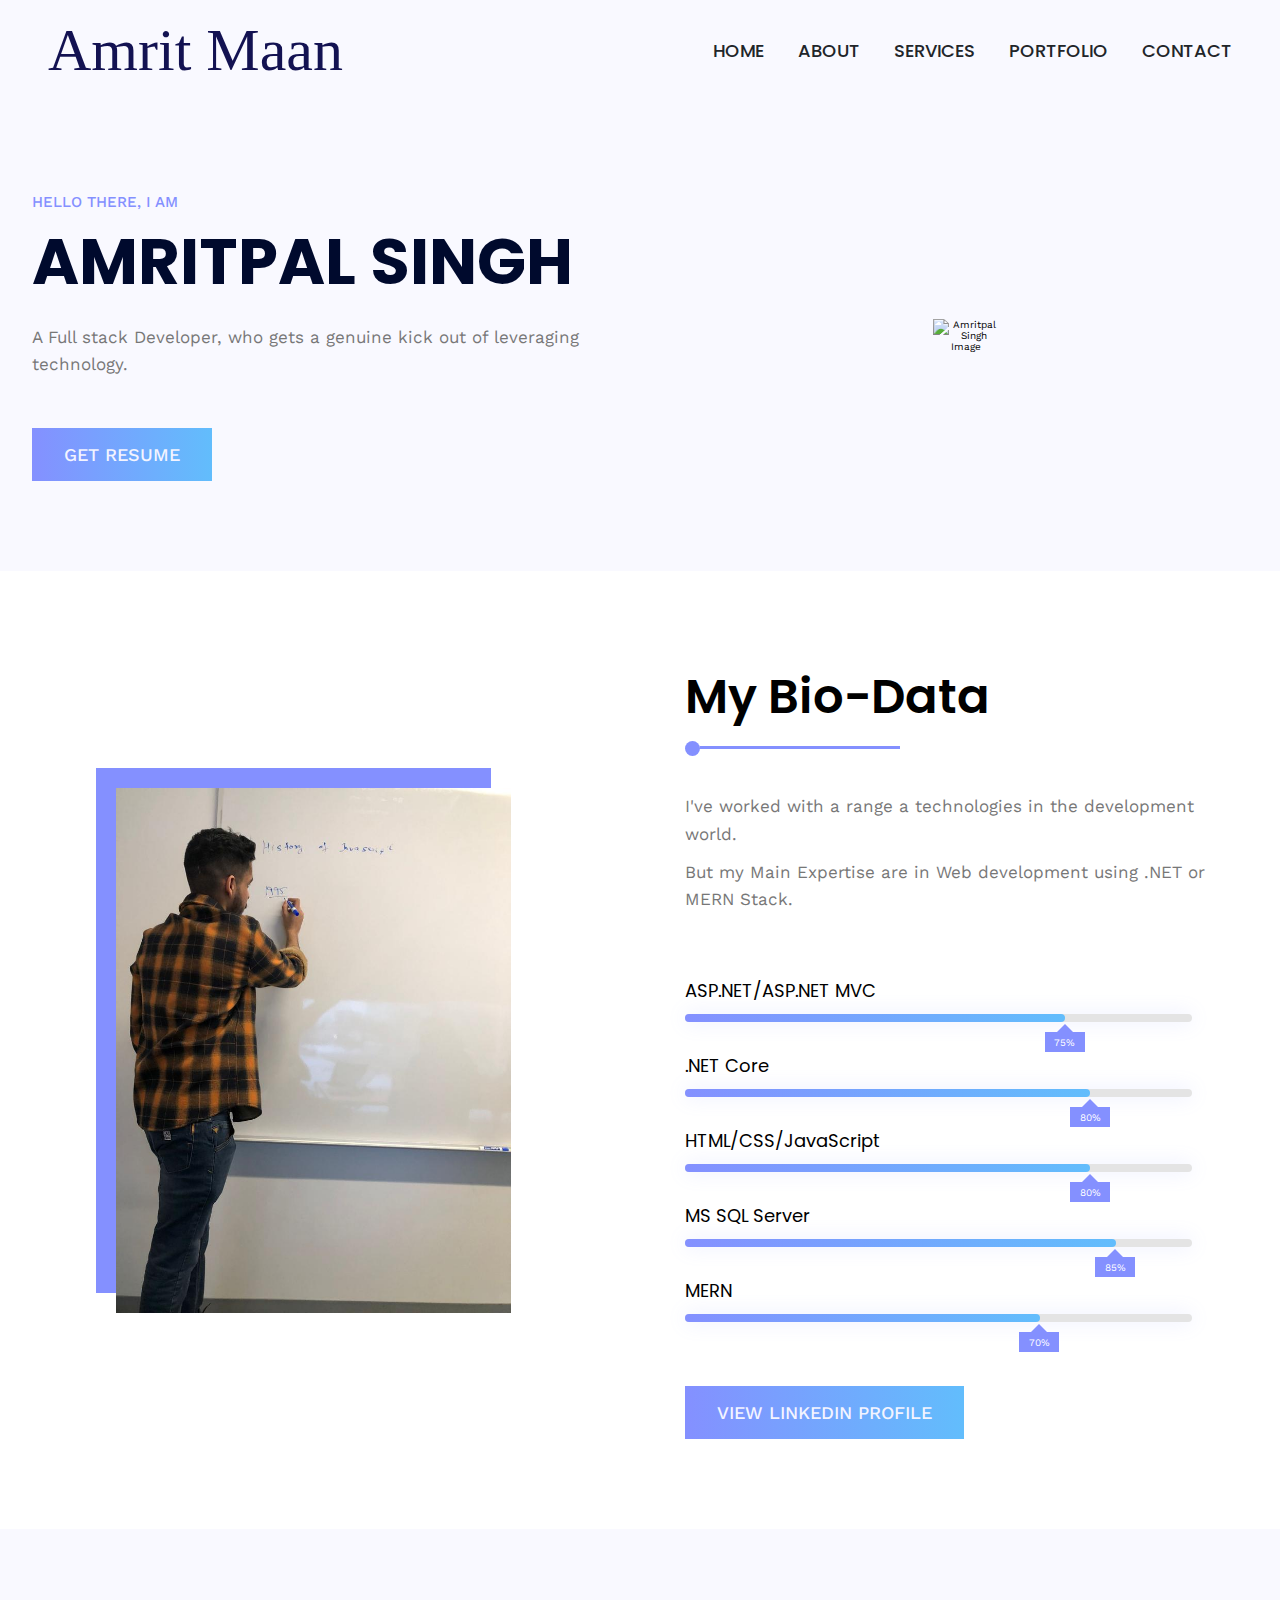
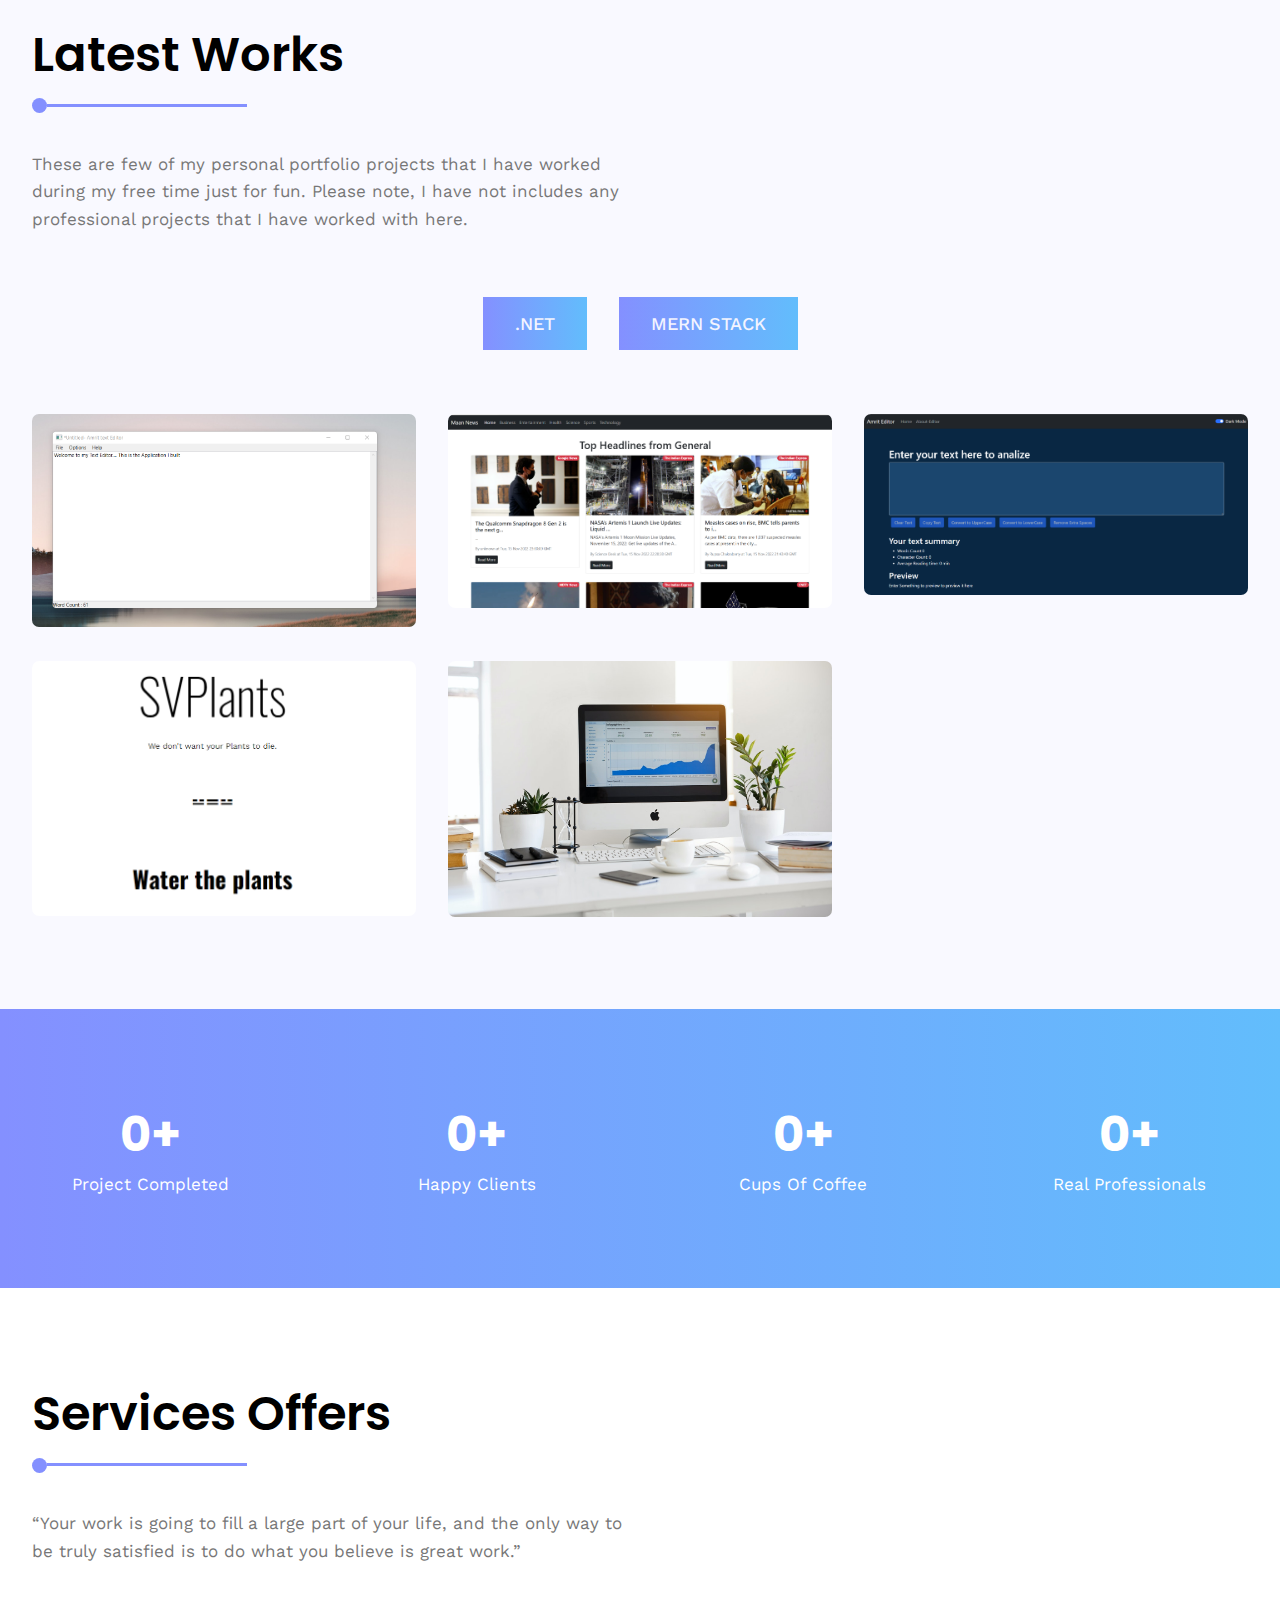
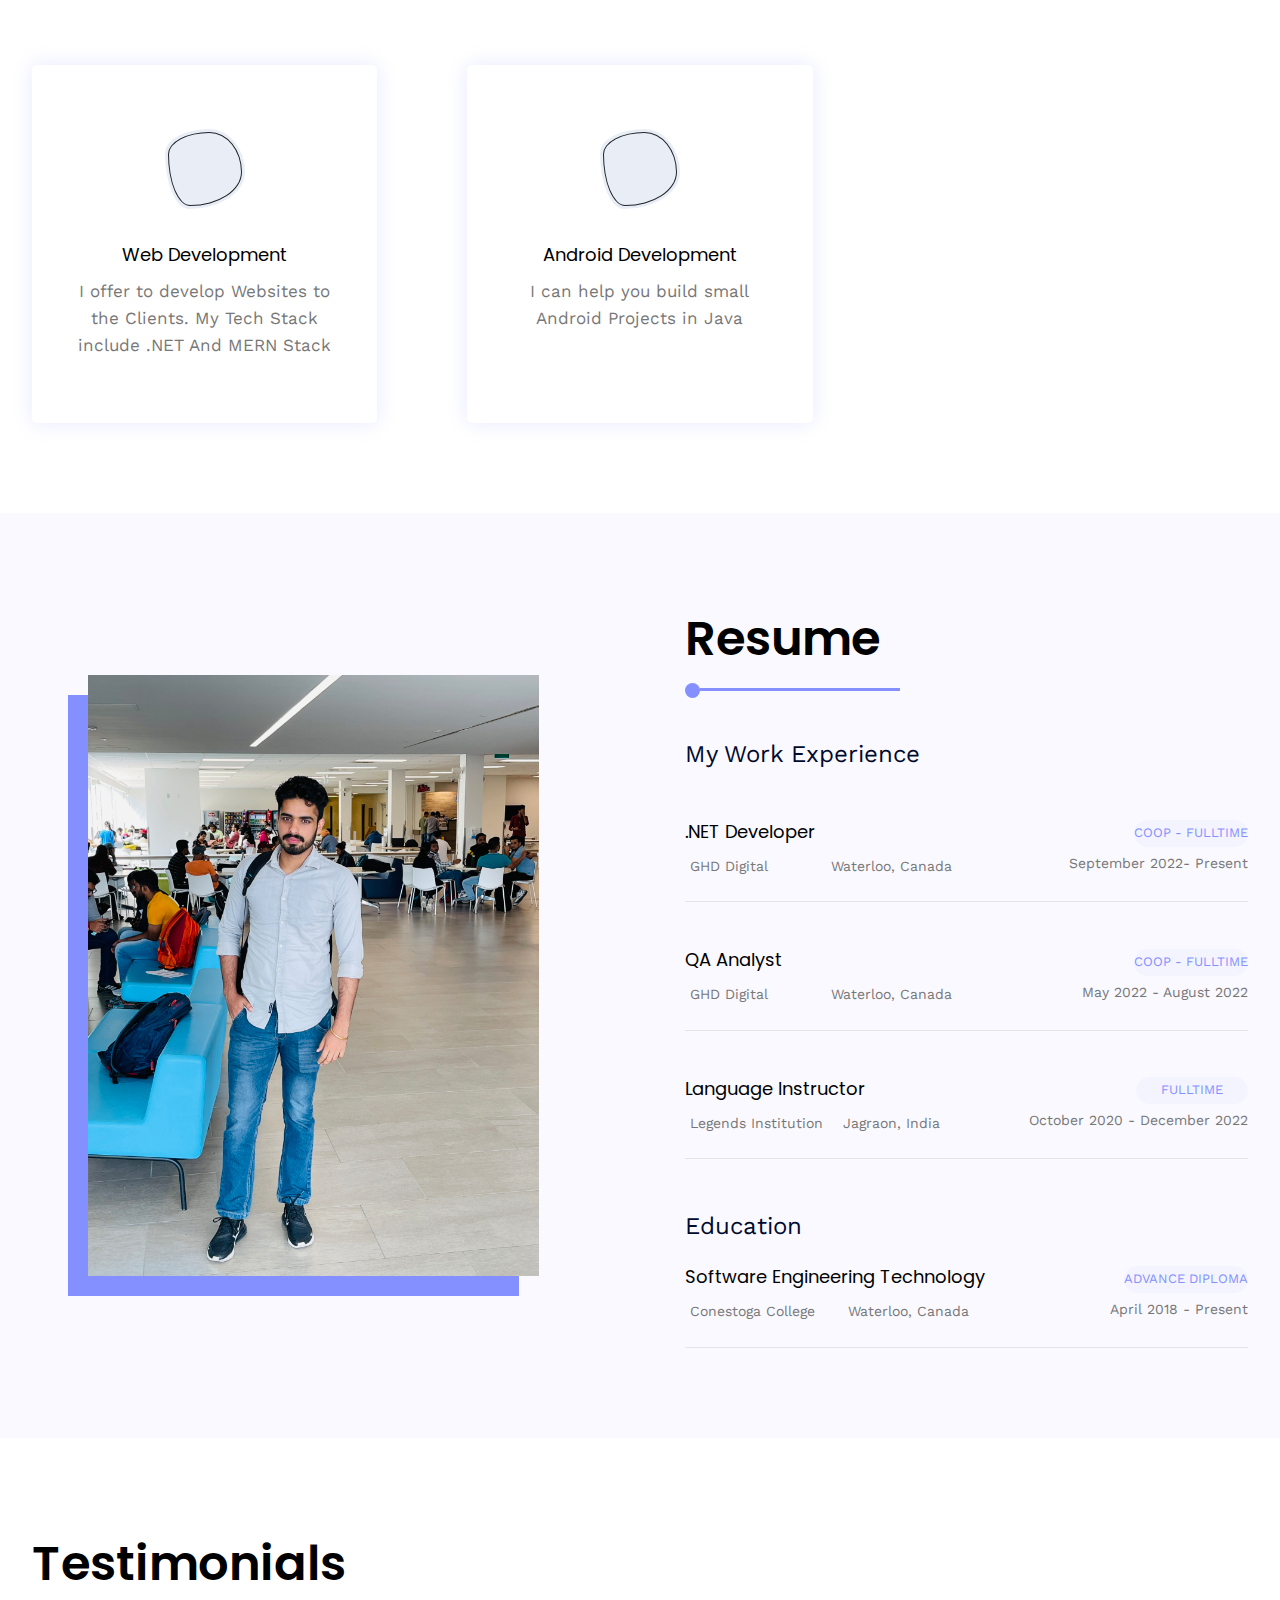
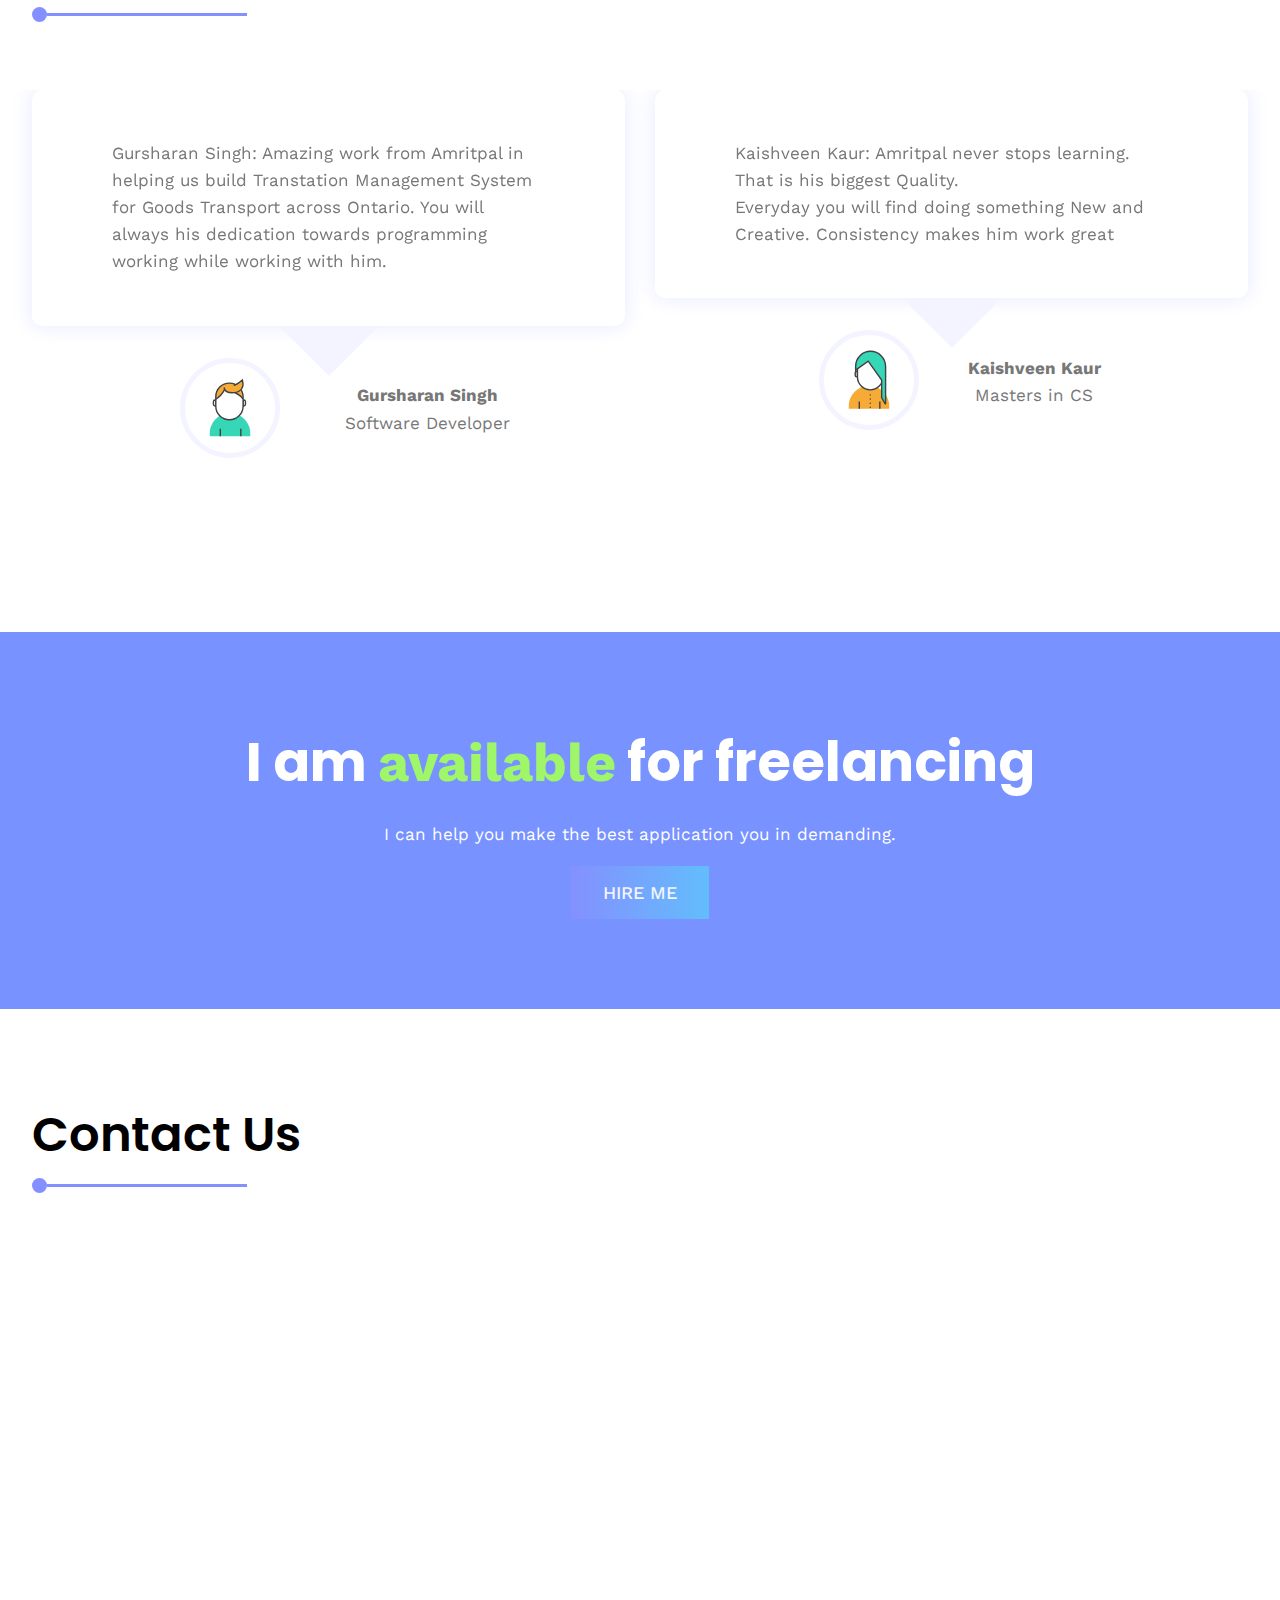
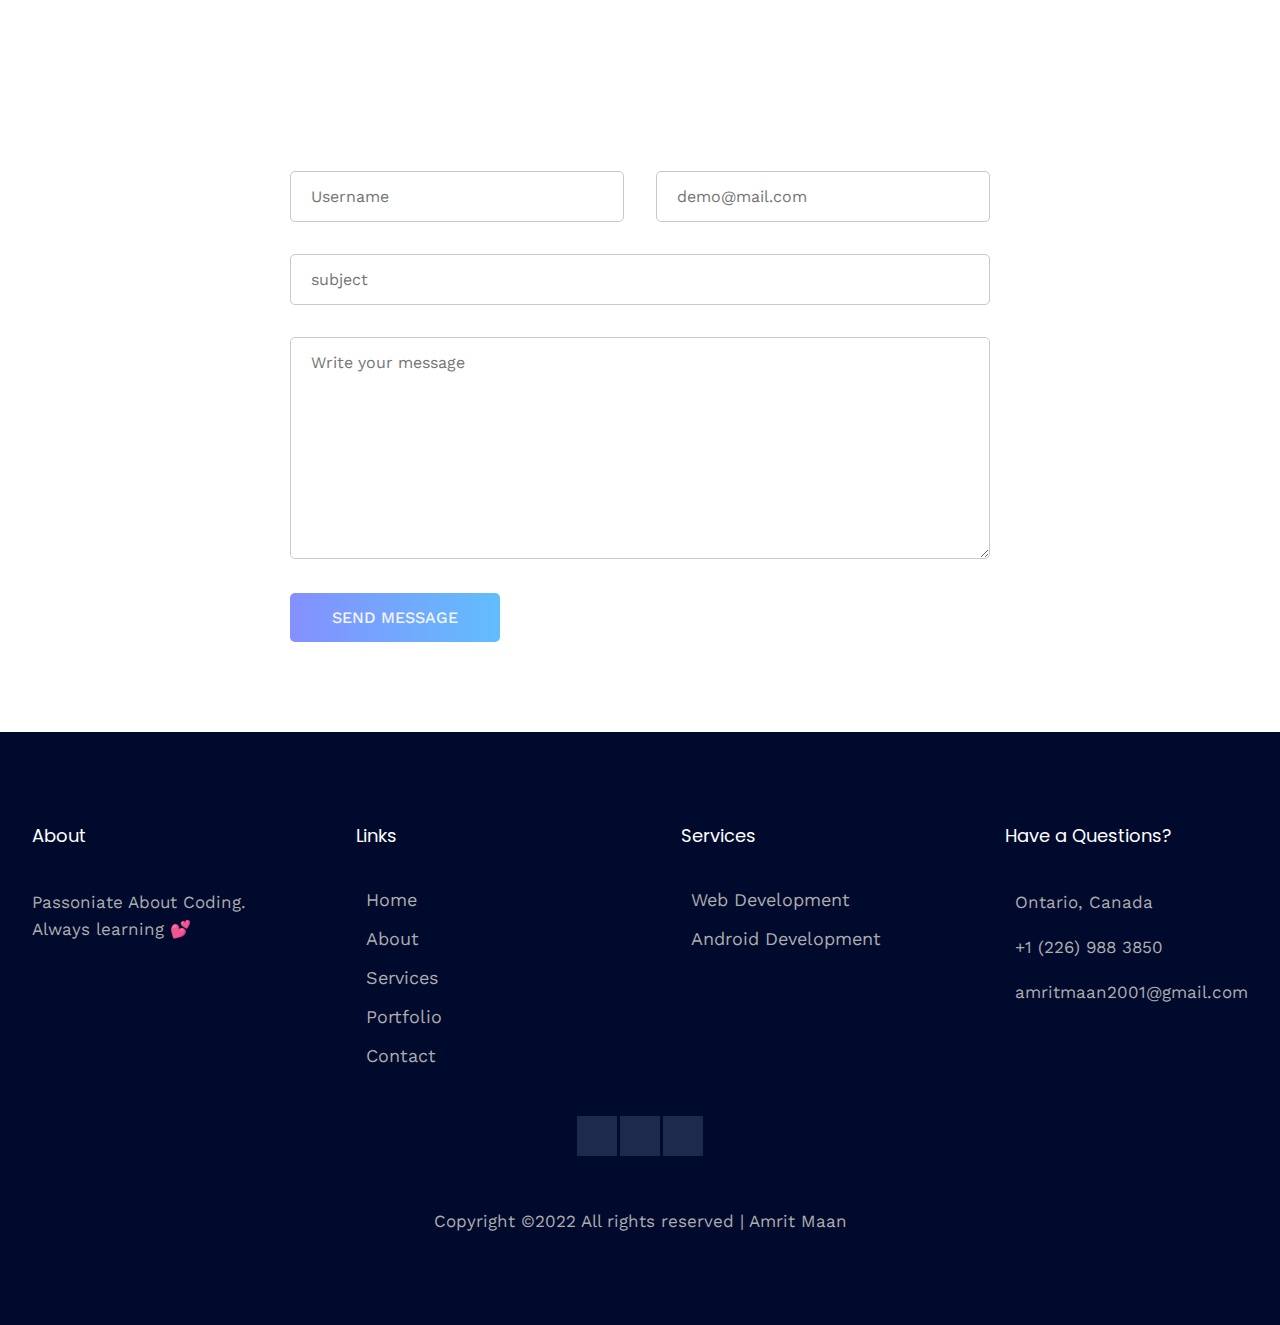
==== index.html @ 1813f5d7 "Portfolio Development Complete" ====
<!DOCTYPE html>
<html lang="en">

<head>
  <meta charset="UTF-8">
  <meta http-equiv="X-UA-Compatible" content="IE=edge">
  <meta name="viewport" content="width=device-width, initial-scale=1.0">
  <meta name="description" content="This is Amritpal Singh Personal Portfolio">
  <meta name="keywords" content="Amritpal, Singh, Personal, Portfolio, .NET, Developer, MERN, Software">
  <meta name="author" content="Amritpal Singh">
  <link rel="shortcut icon" href="images/Favicon/favicon.ico" type="image/x-icon">
  <link rel="apple-touch-icon" sizes="57x57" href="images/Favicon/apple-icon-57x57.png">
  <link rel="apple-touch-icon" sizes="60x60" href="images/Favicon/apple-icon-60x60.png">
  <link rel="apple-touch-icon" sizes="72x72" href="images/Favicon/apple-icon-72x72.png">
  <link rel="apple-touch-icon" sizes="76x76" href="images/Favicon/apple-icon-76x76.png">
  <link rel="apple-touch-icon" sizes="114x114" href="images/Favicon/apple-icon-114x114.png">
  <link rel="apple-touch-icon" sizes="120x120" href="images/Favicon/apple-icon-120x120.png">
  <link rel="apple-touch-icon" sizes="144x144" href="images/Favicon/apple-icon-144x144.png">
  <link rel="apple-touch-icon" sizes="152x152" href="images/Favicon/apple-icon-152x152.png">
  <link rel="apple-touch-icon" sizes="180x180" href="images/Favicon/apple-icon-180x180.png">
  <link rel="icon" type="image/png" sizes="192x192"  href="images/Favicon/android-icon-192x192.png">
  <link rel="icon" type="image/png" sizes="32x32" href="images/Favicon/favicon-32x32.png">
  <link rel="icon" type="image/png" sizes="96x96" href="images/Favicon/favicon-96x96.png">
  <link rel="icon" type="image/png" sizes="16x16" href="images/Favicon/favicon-16x16.png">
  <link rel="manifest" href="/manifest.json">
  <meta name="msapplication-TileColor" content="#ffffff">
  <meta name="msapplication-TileImage" content="/ms-icon-144x144.png">
  <meta name="theme-color" content="#ffffff">


  <link rel="stylesheet" href="https://cdnjs.cloudflare.com/ajax/libs/font-awesome/6.2.0/css/all.min.css"
    integrity="sha512-xh6O/CkQoPOWDdYTDqeRdPCVd1SpvCA9XXcUnZS2FmJNp1coAFzvtCN9BmamE+4aHK8yyUHUSCcJHgXloTyT2A=="
    crossorigin="anonymous" referrerpolicy="no-referrer" />
  <link rel="stylesheet" href="https://cdn.jsdelivr.net/npm/swiper@8/swiper-bundle.min.css" />
  <link rel="stylesheet" href="css/style.css">
  <script src="./index.js" defer></script>
  <title>Amrit Maan</title>
</head>

<body>
  <header class="header">
    <a href="./index.html">
      <div id="logo">Amrit Maan</div>
    </a>

    <nav class="navbar">
      <ul class="navbar-lists">
        <li><a href="./index.html" class="navbar-link home-link">Home</a></li>
        <li>
          <a href="./about.html" class="navbar-link about-link">About</a>
        </li>
        <li>
          <a class="navbar-link service-link" href="services.html">Services</a>
        </li>
        <li>
          <a class="navbar-link portfolio-link" href="./index.html#portfolio">Portfolio</a>
        </li>
        <li>
          <a class="navbar-link contact-link" href="./contact.html">Contact</a>
        </li>
      </ul>
    </nav>
    <div class="mobile-navbar-btn">
      <ion-icon name="menu-outline" class="mobile-nav-icon"></ion-icon>
      <ion-icon name="close-outline" class="mobile-nav-icon"></ion-icon>
    </div>
  </header>



  <!-- ======================================== 
          Our Main Hero Section Start  
    ========================================  -->
  <main>
    <section class="section-hero section">
      <div class="container grid grid-two-column">
        <div class="section-hero-data">
          <p class="hero-top-data">Hello There, I am</p>
          <h1 class="hero-heading">Amritpal Singh</h1>
          <p class="hero-para">
            A Full stack Developer, who gets a genuine kick out of leveraging technology.
          </p>
          <div>
            <a href="#" class="btn hireme-btn">Get Resume</a>
          </div>
        </div>
        <!-- hero section right side  -->
        <div class="section-hero-image">
          <picture>
            <source srcset="images/hero2.JPEG" type="image/webp" />
            <source srcset="images/hero2.JPEG" type="image/jpg" />
            <img src="images/Hero2.JPEG" alt="Amritpal Singh Image" class="hero-img" loading="lazy" />
          </picture>
        </div>
      </div>
    </section>
  </main>

  <!-- ======================================== 
          Our Bio-Data Section Start  
    ========================================  -->

  <section class="section-biodata section">
    <div class="container grid grid-two-column">
      <div class="bio-image">
        <img src="images/Hero.JPG" alt="my bio data image" />
      </div>
      <!-- bio right side data  -->
      <div class="bio-data">
        <h2 class="common-heading">my bio-data</h2>
        <p>
          I've worked with a range a technologies in the development world.
        </p>
        <br />
        <p>
          But my Main Expertise are in Web development using .NET or MERN Stack.
        </p>
        <div class="bio-data-stats">
          <div class="bio-stats">
            <h3>ASP.NET/ASP.NET MVC</h3>
            <div class="bio-progress-bar">
              <span>75%</span>
            </div>
          </div>
          <div class="bio-stats">
            <h3>.NET Core</h3>
            <div class="bio-progress-bar bio-progress-2">
              <span>80%</span>
            </div>
          </div>
          <div class="bio-stats">
            <h3>HTML/CSS/JavaScript</h3>
            <div class="bio-progress-bar bio-progress-3">
              <span>80%</span>
            </div>
          </div>
          <div class="bio-stats">
            <h3>MS SQL Server</h3>
            <div class="bio-progress-bar bio-progress-4">
              <span>85%</span>
            </div>
          </div>
          <div class="bio-stats">
            <h3>MERN</h3>
            <div class="bio-progress-bar bio-progress-5">
              <span>70%</span>
            </div>
          </div>
        </div>
        <div class="bio-data-btn">
          <a href="https://www.linkedin.com/in/amritpal-singh-11212001" class="btn">View LinkedIn Profile</a>
        </div>
      </div>
    </div>
  </section>






  <!-- ======================================== 
          Our portfolio Section Start  
    ========================================  -->
  <section class="section section-portfolio" id="portfolio-section">
    <div class="container">
      <h2 class="common-heading">Latest Works</h2>
      <p>
        These are few of my personal portfolio projects that I have worked during my free time just for fun.
        Please note, I have not includes
        any professional projects that I have worked with here.
      </p>
    </div>

    <div class="p-btns">
      <div class="btn p-btn" data-btn-num="1">.NET</div>
      <div class="btn p-btn" data-btn-num="2">MERN Stack</div>
    </div>

    <div class="container grid grid-three-column portfolio-images">
      <div class="img-overlay p-btn--1">
        <img src="images/folio/Text-Editor-WPF.png" alt="my works" loading="lazy" />
        <div class="overlay">
          <a href="https://github.com/Amrit-Maan2221/Text-Editor-Application" target="_thapa"
            class="common-heading">.NET Text Editor Application</a>
        </div>
      </div>

      <div class="img-overlay p-btn--2">
        <img src="images/folio/News-website.png" alt="my works" loading="lazy" />
        <div class="overlay">
          <a href="https://github.com/Amrit-Maan2221/News-website-ReactJs" target="_thapa" class="common-heading">MAAN
            NEWS- News Website
          </a>
        </div>
      </div>

      <div class="img-overlay p-btn--2">
        <img src="images/folio/Web Text Editor.png" alt="portfolio images " loading="lazy" />
        <div class="overlay">
          <a href="https://github.com/Amrit-Maan2221/Text-Editor-Using-React" target="_blank" class="common-heading">Web
            Text Editor</a>
        </div>
      </div>
      <div class="img-overlay p-btn--2 p-btn--1">
        <img src="images/folio/SV-Plants.png" alt="portfolio images " loading="lazy" />
        <div class="overlay">
          <a href="https://github.com/Amrit-Maan2221/SVPlants-PlantWateringSystem" target="_blank"
            class="common-heading">SV Plants - Plant Watering System</a>
        </div>
      </div>
      <div class="img-overlay p-btn--1">
        <img src="images/folio/5.jpg" alt="portfolio images " loading="lazy" />
        <div class="overlay">
          <a href="" target="_blank" class="common-heading">Employee Management System</a>
        </div>
      </div>
    </div>
  </section>




  <!-- ======================================== 
          Our work counter Section Start  
    ========================================  -->

  <section class="section section-work-data">
    <div class="container grid grid-four-column">
      <div>
        <h2 class="counter-numbers" data-number="10+">0+</h2>
        <p>project completed</p>
      </div>
      <div>
        <h2 class="counter-numbers" data-number="10+">0+</h2>
        <p>Happy Clients</p>
      </div>
      <div>
        <h2 class="counter-numbers" data-number="10+">0+</h2>
        <p>cups of coffee</p>
      </div>
      <div>
        <h2 class="counter-numbers" data-number="10+">0+</h2>
        <p>real professionals</p>
      </div>
    </div>
  </section>





  <!-- ======================================== 
          Our Services  Section Start  
    ========================================  -->

  <section class="section section-services">
    <div class="container">
      <h2 class="common-heading">Services Offers</h2>
      <p>
        “Your work is going to fill a large part of your life, and the only way to be truly satisfied is to do what you believe is great work.”
      </p>
    </div>

    <!-- services offers card  -->
    <div class="container grid grid-three-column">

      <div class="service-box">
        <ion-icon name="logo-react" class="service-icon"></ion-icon>
        <h3>web development</h3>
        <p>
          I offer to develop Websites to the Clients. My Tech Stack include .NET And MERN Stack
        </p>
      </div>
      <div class="service-box">
        <ion-icon name="logo-android" class="service-icon"></ion-icon>
        <h3>Android Development</h3>
        <p>
          I can help you build small Android Projects in Java
        </p>
      </div>


    </div>
  </section>




  <!-- ======================================== 
          Our Resume  Section Start  
    ========================================  -->

  <section class="section section-resume">
    <div class="container grid grid-two-column">
      <!-- resume left side  -->
      <div class="resume-img">
        <img class="lazy-img" src="images/About.jpg" alt="resume image" loading="lazy" />
      </div>

      <!-- resume right side  -->
      <div class="resume-data">
        <h2 class="common-heading">resume</h2>
        <p class="resume-para">My Work Experience</p>

        <div class="resume-data-subsection">
          <div class="resume-data-left">
            <h3>.NET Developer</h3>
            <div class="grid grid-two-column">
              <p>
                <ion-icon name="business-outline"></ion-icon> GHD Digital
              </p>
              <p>
                <ion-icon name="location-outline"></ion-icon> Waterloo, Canada
              </p>
            </div>
          </div>

          <div class="resume-data-right">
            <p class="resume-data-button">Coop - fulltime</p>
            <p>
              <ion-icon name="calendar-outline"></ion-icon>
              <span>September 2022- Present</span>
            </p>
          </div>
        </div>
        <!-- end  -->

        <div class="resume-data-subsection">
          <div class="resume-data-left">
            <h3>QA Analyst</h3>
            <div class="grid grid-two-column">
              <p>
                <ion-icon name="business-outline"></ion-icon> GHD Digital
              </p>
              <p>
                <ion-icon name="location-outline"></ion-icon> Waterloo, Canada
              </p>
            </div>
          </div>

          <div class="resume-data-right">
            <p class="resume-data-button">Coop - fulltime</p>
            <p>
              <ion-icon name="calendar-outline"></ion-icon>
              <span>May 2022 - August 2022 </span>
            </p>
          </div>
        </div>
        <!-- end  -->

        <div class="resume-data-subsection">
          <div class="resume-data-left">
            <h3>Language Instructor</h3>
            <div class="grid grid-two-column">
              <p>
                <ion-icon name="business-outline"></ion-icon> Legends Institution
              </p>
              <p>
                <ion-icon name="location-outline"></ion-icon> Jagraon, India
              </p>
            </div>
          </div>

          <div class="resume-data-right">
            <p class="resume-data-button">fulltime</p>
            <p>
              <ion-icon name="calendar-outline"></ion-icon>
              <span>October 2020 - December 2022 </span>
            </p>
          </div>
        </div>
        <!-- end  -->

        <div class="resume-data-bottom-subsection">
          <p class="resume-para">Education</p>
          <div class="resume-data-subsection margin-small">
            <div class="resume-data-left">
              <h3>Software Engineering Technology</h3>
              <div class="grid grid-two-column">
                <p>
                  <i class="fa-solid fa-graduation-cap"></i>
                  Conestoga College
                </p>
                <p>
                  <ion-icon name="location-outline"></ion-icon> Waterloo, Canada
                </p>
              </div>
            </div>

            <div class="resume-data-right">
              <p class="resume-data-button">Advance Diploma</p>
              <p>
                <ion-icon name="calendar-outline"></ion-icon>
                <span>April 2018 - Present </span>
              </p>
            </div>
          </div>
          <!-- end -->
        </div>
      </div>
    </div>
  </section>








  <!-- ======================================== 
          Our Testimonial Section Start  
    ========================================  -->

  <section class="section section-testimonial">
    <div class="container">
      <h2 class="common-heading">Testimonials</h2>
    </div>
    <!-- Slider main container -->
    <!-- Swiper -->
    <div class="swiper mySwiper container">
      <div class="swiper-wrapper">
        <div class="swiper-slide">

          <div class="swiper-client-msg">
            <p>Gursharan Singh: Amazing work from Amritpal in helping us build Transtation Management System for Goods Transport 
              across Ontario. You will always his dedication towards programming working while working with him.
            </p>
          </div>
          <div class="swiper-client-data grid grid-two-column">
            <figure>
              <img src="images/male-avatar.svg" loading="lazy" alt="">
            </figure>
            <div class="client-data-details">
              <p><b>Gursharan Singh</b></p>
              <p>Software Developer</p>
            </div>
          </div>
        </div>
        <!-- slide end  -->
        <div class="swiper-slide">

          <div class="swiper-client-msg">
            <p>Kaishveen Kaur: Amritpal never stops learning. That is his biggest Quality.<br/> Everyday you will find doing something New and Creative. Consistency makes him work great</p>
          </div>
          <div class="swiper-client-data grid grid-two-column">
            <figure>
              <img src="images/female-avatar.svg" alt="" loading="lazy">
            </figure>
            <div class="client-data-details">
              <p><b>Kaishveen Kaur</b></p>
              <p>Masters in CS</p>
            </div>
          </div>
        </div>
        <!-- slide end  -->
       

      </div>
      <div class="swiper-pagination"></div>
    </div>
    </div>
  </section>





  <!-- ======================================== 
          Our Freelancing   Section Start  
    ========================================  -->

  <section class="section section-freelancing">
    <div class="overlay"></div>
    <div class="container">
      <h2>I am <span>available</span> for freelancing</h2>
      <p>
        I can help you make the best application you in demanding.
      </p>
      <a href="./contact.html" class="btn">HIRE ME</a>
    </div>
  </section>


  <!-- ======================================== 
          Our contact us   Section Start  
    ========================================  -->

  <section class="section section-contact">
    <div class="container">
      <h2 class="common-heading">Contact Us</h2>
      <div class="section-contact-map">
        <iframe
          src="https://www.google.com/maps/embed?pb=!1m18!1m12!1m3!1d92638.88562930217!2d-80.61675923327745!3d43.482197125405804!2m3!1f0!2f0!3f0!3m2!1i1024!2i768!4f13.1!3m3!1m2!1s0x882bf1565ffe672b%3A0x5037b28c7231d90!2sWaterloo%2C%20ON!5e0!3m2!1sen!2sca!4v1668231505254!5m2!1sen!2sca"
          width="100%" height="450" style="border:0;margin: 0 auto;" allowfullscreen="" loading="lazy"
          referrerpolicy="no-referrer-when-downgrade"></iframe>
      </div>
      <div class="section-contact-main contact-container">
        <form action="https://formspree.io/f/mqkjnbge" method="POST">
          <div class="grid grid-two-column">
            <div>
              <label for="username"></label>
              <input type="text" name="username" placeholder="Username" id="username" required autocomplete="off" />
            </div>
            <div>
              <label for="email"></label>
              <input type="email" name="email" placeholder="demo@mail.com" id="email" autocomplete="off" required />
            </div>
          </div>

          <div>
            <label for="subject"></label>
            <input type="text" name="subject" placeholder="subject" id="subject" autocomplete="off" required />
          </div>
          <div>
            <label for="textarea"></label>
            <textarea name="textarea" id="textarea" cols="30" rows="10" autocomplete="off"
              placeholder="Write your message" required></textarea>
          </div>

          <div>
            <input type="submit" name="submit" id="submit" class="btn" value="send message" />
          </div>
        </form>
      </div>

    </div>
  </section>


  <!-- ======================================== 
          Our Footer   Section Start  
    ========================================  -->
  <footer class="section-footer section">
    <div class="container grid grid-four-column">
      <div class="f-about">
        <h3>About</h3>
        <p>
          Passoniate About Coding. Always learning 💕
        </p>
      </div>
      <!-- end -->
      <div class="f-links">
        <h3>Links</h3>
        <ul>
          <li>
            <span>
              <ion-icon name="arrow-forward-outline"></ion-icon>
            </span><a href="./index.html">home</a>
          </li>
          <li>
            <span>
              <ion-icon name="arrow-forward-outline"></ion-icon>
            </span><a href="./about.html">about</a>
          </li>
          <li>
            <span>
              <ion-icon name="arrow-forward-outline"></ion-icon>
            </span><a href="./services.html">services</a>
          </li>
          <li>
            <span>
              <ion-icon name="arrow-forward-outline"></ion-icon>
            </span><a href="./index.html#portfolio">portfolio</a>
          </li>

          <li>
            <span>
              <ion-icon name="arrow-forward-outline"></ion-icon>
            </span><a href="./contact.html">contact</a>
          </li>
        </ul>
      </div>
      <!-- end  -->
      <div class="f-services">
        <h3>Services</h3>
        <ul>
          <li>
            <span>
              <ion-icon name="arrow-forward-outline"></ion-icon>
            </span><a href="./services.html">web development</a>
          </li>
          <li>
            <span>
              <ion-icon name="arrow-forward-outline"></ion-icon>
            </span><a href="./services.html">Android Development</a>
          </li>
        </ul>
      </div>
      <!-- end  -->
      <div class="f-address">
        <h3>Have a Questions?</h3>
        <address>
          <div>
            <p>
              <span>
                <ion-icon name="location-outline"></ion-icon>
              </span>
              Ontario, Canada
            </p>
          </div>

          <div>
            <p>
              <span>
                <ion-icon name="call-outline"></ion-icon>
              </span>
              <a href="tel:+12269883850"> +1 (226) 988 3850 </a>
            </p>
          </div>

          <div>
            <p>
              <span>
                <ion-icon name="mail-outline"></ion-icon>
              </span>
              <a href="mailto:amritmaan2001@gmail.com">
                amritmaan2001@gmail.com
              </a>
            </p>
          </div>
        </address>
      </div>
    </div>

    <div class="container">
      <div class="f-social-icons">
        <a href="https://github.com/Amrit-Maan2221" target="_blank">
          <ion-icon class="icons" name="logo-github"></ion-icon>
        </a>
        <a href="https://www.linkedin.com/in/amritpal-singh-11212001/" target="_blank">
          <ion-icon class="icons" name="logo-linkedin"></ion-icon>
        </a>
        <a href="https://www.instagram.com/amrit_maan.21/" target="_blank">
          <ion-icon class="icons" name="logo-instagram"></ion-icon>
        </a>
      </div>

      <div class="f-credits">
        <p>
          Copyright ©2022 All rights reserved | Amrit Maan
        </p>
      </div>
    </div>
  </footer>





  <script type="module" src="https://unpkg.com/ionicons@5.5.2/dist/ionicons/ionicons.esm.js"></script>
  <script nomodule src="https://unpkg.com/ionicons@5.5.2/dist/ionicons/ionicons.js"></script>
  <script src="https://cdn.jsdelivr.net/npm/swiper@8/swiper-bundle.min.js"></script>
</body>

</html>
---- css/style.css ----
@import url("https://fonts.googleapis.com/css2?family=Poppins:wght@500;600;700;800&family=Work+Sans:wght@400;500&display=swap");

* {
  margin: 0;
  padding: 0;
  box-sizing: border-box;
  font-family: "Work Sans", sans-serif;
}

:root {
  --heading: rgb(0 10 45);
  --para: #777;
  --para-tint: #e4e4e4;
  --white: #fff;
  --black: #212529;
  --helper: #8490ff;
  --overlay: #3e64ff;
  --helper-tint: #f3f4ff;
  --bg: rgb(249 249 255);
  --icons-bg: rgba(144, 172, 209, 0.2);
  --gradient: linear-gradient(0deg, rgb(132 144 255) 0%, rgb(98 189 252) 100%);
  --gradientSupport: -webkit-linear-gradient(0deg,
      rgb(132 144 255) 0%,
      rgb(98 189 252) 100%);
  --shadow: 0px 0px 20px 0px rgb(132 144 255 / 20%);
  --shadowSupport: 0px 20px 20px 0px rgb(132 144 255 / 30%);
}

html {
  font-size: 62.5%;
  /* scroll-behavior: smooth; */
  /* 1rem = 10px */
  overflow-x: hidden;
}

body {
  overflow-x: hidden;
}

h1,
h2,
h3,
h4 {
  font-family: "Poppins", sans-serif;
}

h1 {
  color: var(--heading);
  font-size: 6rem;
  font-weight: 600;
}

h3 {
  font-size: 1.8rem;
  font-weight: 400;
}

p {
  color: var(--para);
  line-height: 1.6;
  font-size: 1.7rem;
}

a {
  text-decoration: none;
}

li {
  list-style: none;
}

/* ===========================================
Header Section Start
======================================= */

.header {
  padding: 0 4.8rem;
  height: 10rem;
  display: flex;
  justify-content: space-between;
  align-items: center;
  background: var(--bg);
  /* background-color: #e7f5ff; */
}

.header #logo {
  font-family: 'Brush Script MT', cursive;
  FONT-SIZE: 6rem;
  color: #131252;
}

.navbar-lists {
  display: flex;
  gap: 4.8rem;
  list-style: none;
}

.navbar-link:link,
.navbar-link:visited {
  display: inline-block;
  text-decoration: none;
  font-size: 1.8rem;
  font-weight: 500;
  text-transform: uppercase;
  color: #212529;
  transition: all 0.3s;
  font-family: "Poppins", sans-serif;
}

.navbar-link:hover,
.navbar-link:active {
  color: var(--helper);
}

.mobile-navbar-btn {
  /* by default for normal screen we want to hide  */
  display: none;
  background: transparent;
  cursor: pointer;
  border: none;
}

.mobile-nav-icon {
  width: 5rem;
  height: 5rem;
  color: #212529;
}

/* for desktop or mobile menu-outline one must be visible  
and we need to hide the close menu icon
*/
.mobile-nav-icon[name="close-outline"] {
  display: none;
}

/* sticky Navbar */
.sticky .header {
  position: fixed;
  top: 0;
  left: 0;
  height: 8rem;
  width: 100%;
  background-color: rgba(255, 255, 255, 1);
  box-shadow: 0 0 2rem 0 rgba(0, 0, 0, 0.1);
  z-index: 9999;
  padding-top: 0;
  padding-bottom: 0;
}

.sticky .section-hero {
  margin-top: 10rem;
}










/* ===========================================
Resuable Code Section 
======================================= */

.section {
  padding: 9rem 0;
}

.container {
  max-width: 140rem;
  margin: 0 auto;
}

.grid {
  display: grid;
  gap: 9rem;
}

.grid-two-column {
  grid-template-columns: repeat(2, 1fr);
  /* grid-template-columns: 1fr 1fr; */
}

.grid-three-column {
  grid-template-columns: repeat(3, 1fr);
  /* grid-template-columns: 1fr 1fr; */
}

.grid-four-column {
  grid-template-columns: repeat(4, 1fr);
  /* grid-template-columns: 1fr 1fr; */
}

.btn {
  background: var(--gradientSupport);
  padding: 1.6rem 3.2rem;
  border: none;
  color: var(--helper-tint);
  display: inline-block;
  text-transform: uppercase;
  font-size: 1.8rem;
  font-weight: 500;
  cursor: pointer;
  transition: all 0.3s ease;
  -webkit-transition: all 0.3s ease 0s;
  -moz-transition: all 0.3s ease 0s;
  -o-transition: all 0.3s ease 0s;
}

.btn:hover,
.btn:active {
  /* box-shadow: 0 2rem 2rem 0 rgb(132 144 255 / 30%); */
  box-shadow: var(--shadowSupport);
}

.common-heading {
  font-size: 4.8rem;
  font-weight: 600;
  margin-bottom: 6rem;
  text-transform: capitalize;
  position: relative;
}

.common-heading::before {
  content: "";
  position: absolute;
  top: 110%;
  left: 0;
  width: 1.5rem;
  height: 1.5rem;
  background: var(--helper);
  border-radius: 50%;
}

.common-heading::after {
  content: "";
  position: absolute;
  top: 118%;
  left: 1.5rem;
  min-width: 20rem;

  height: 0.3rem;
  background: var(--helper);
}

/* ===========================================
  hero Section Start
  ======================================= */

.section-hero {
  background-color: var(--bg);
}

.section-hero-data {
  display: flex;
  flex-direction: column;
  justify-content: center;
  /* align-items: flex-start; */
}

.hero-top-data {
  text-transform: uppercase;
  font-weight: 500;
  font-size: 1.5rem;
  color: var(--helper);
}

.hero-heading {
  text-transform: uppercase;
  font-weight: 700;
  font-size: 6.4rem;
}

.hero-para {
  margin-top: 1.5rem;
  margin-bottom: 5rem;
  max-width: 60rem;
}

.section-hero-image {
  display: flex;
  justify-content: center;
  align-items: center;
}

picture {
  text-align: center;
}

.hero-img {
  max-width: 55%;
}



/* ===========================================
BIO Section Start
======================================= */

.bio-image {
  display: flex;
  justify-content: center;
  align-items: center;
}

.bio-image img {
  width: 70%;
  box-shadow: -2rem -2rem 0 0 var(--helper);
  display: inline-block;
}

.bio-data-stats {
  display: flex;
  padding: 6.4rem 0;
  flex-direction: column;
  gap: 3rem;
}

.bio-stats h3 {
  margin-bottom: 1rem;
}

.bio-progress-bar {
  width: 90%;
  height: 0.8rem;
  background-color: var(--para-tint);
  border-radius: 10rem;
  box-shadow: var(--shadow);
  position: relative;
}

.bio-progress-bar::before {
  content: "";
  position: absolute;
  top: 0;
  left: 0;
  width: 75%;
  height: inherit;
  background: var(--gradientSupport);
  border-radius: 10rem;
}


.bio-progress-2::before,
.bio-progress-3::before {
  width: 80%;
}

.bio-progress-4::before {
  width: 85%;
}


.bio-progress-5::before {
  width: 70%;
}

.bio-progress-bar span {
  position: absolute;
  top: 1.8rem;
  width: 4rem;
  height: 2rem;
  background: var(--helper);
  color: var(--white);
  display: flex;
  justify-content: center;
  align-items: center;
  border: none;
  outline: 0;
}

.bio-progress-bar span {
  left: 71%;
}

.bio-progress-2 span {
  left: 76%;
}

.bio-progress-3 span {
  left: 76%;
}

.bio-progress-4 span {
  left: 81%;
}

.bio-progress-5 span {
  left: 66%;
}

/* to create a caret  */
.bio-progress-bar span::after {
  content: "";
  position: absolute;
  width: 0;
  height: 0;
  border: 0.8rem solid var(--helper);
  border-color: transparent;
  border-bottom-color: var(--helper);
  top: -1.6rem;
}










/* ===========================================
porfolio Section Start
======================================= */
.section-portfolio {
  background: var(--bg);
  transition: all 0.7s linear;
}

.section-portfolio p {
  max-width: 60rem;
}

.p-btns {
  display: flex;
  justify-content: center;
  align-items: center;
  gap: 3.2rem;
  margin-top: 6.4rem;
  margin: 6.4rem 0;
}

.portfolio-images {
  gap: 3.2rem;
  /* margin-top: 6.4rem; */
}

.portfolio-images img {
  width: 100%;
  border-radius: 7px;
  position: relative;
  overflow: hidden;
}

.img-overlay {
  position: relative;
  overflow: hidden;
}

.img-overlay .overlay {
  position: absolute;
  top: 0;
  left: 0;
  width: 100%;
  height: 100%;
  background: var(--gradientSupport);
  opacity: 0;
  display: flex;
  justify-content: center;
  align-items: center;
  transform: translateY(100%);
  transition: all 0.3s linear;
  border-radius: 7px;
}

.img-overlay:hover>.overlay {
  transform: translateY(0);
  opacity: 0.8;
  cursor: pointer;
}

.img-overlay .common-heading {
  margin: 0;
  color: var(--white);
  text-decoration: none;
  font-size: 3.2rem;
}

.p-btn-active {
  transform: translateY(-1rem);
}

.p-image-not-acitve {
  display: none;
}




/* ===========================================
work data Section Start
======================================= */

.section-work-data {
  background: var(--gradientSupport);
  text-align: center;
  transition: all 0.7s linear;
  color: var(--white);
}

.counter-numbers {
  font-size: 4.8rem;
}

.section-work-data p {
  color: var(--white);
  text-transform: capitalize;
}



/* ===========================================
our services Section Start
======================================= */
.section-services {
  transition: all 0.7s linear;
}

.section-services p {
  max-width: 60rem;
}

.section-services .grid {
  margin-top: 10rem;
  row-gap: 10rem;
}

.service-box {
  text-align: center;
  box-shadow: var(--shadow);
  border-radius: 5px;
  padding: 6.4rem 3.4rem;
  transition: all 0.2s linear;
}

.service-box:hover,
.service-box:active {
  transform: translateY(-3rem);
}

.service-icon {
  width: 8rem;
  height: 8rem;
  background-color: var(--icons-bg);
  display: inline-block;
  border-radius: 56% 44% 70% 30% / 30% 54% 46% 70%;
  padding: 1.4rem 1.8rem;
  position: relative;
  color: var(--heading);
  animation: water-wave 3s linear infinite;
}

.service-icon::after {
  content: "";
  position: absolute;
  top: 50%;
  left: 50%;
  transform: translate(-50%, -50%);
  width: 90%;
  height: 90%;
  border-radius: 56% 44% 70% 30% / 30% 54% 46% 70%;
  background: transparent;
  border: 1px solid var(--black);
  animation: water-wave 3s linear infinite;
}

@keyframes water-wave {
  0% {
    border-radius: 56% 44% 70% 30% / 30% 54% 46% 70%;
  }

  50% {
    border-radius: 3% 97% 15% 85% / 72% 0% 100% 28%;
  }

  100% {
    border-radius: 56% 44% 70% 30% / 30% 54% 46% 70%;
  }
}

.service-box h3 {
  text-transform: capitalize;
  margin-top: 3rem;
  margin-bottom: 1rem;
}


/* ===========================================
our REsume Section Start
======================================= */

.section-resume {
  background: var(--bg);
  transition: all 0.7s linear;
}

.resume-img {
  display: flex;
  justify-content: center;
  align-items: center;
}

.resume-img img {
  width: 80%;
  box-shadow: -2rem 2rem 0 0 var(--helper);
}

/* resume right side style  */
.resume-para {
  font-size: 2.4rem;
  letter-spacing: 0;
  text-transform: capitalize;
  color: var(--heading);
}

.resume-data-subsection {
  display: flex;
  justify-content: space-between;
  align-items: center;
  gap: 4.8rem;
  margin-top: 4.4rem;
  padding-bottom: 2.4rem;
  border-bottom: 1px solid var(--para-tint);
}

.resume-data-left .grid {
  gap: 1.5rem;
}

.resume-data-left h3 {
  margin-bottom: 1rem;
}

.resume-data-left .grid p,
.resume-data-right p {
  font-size: 1.4rem;
  display: flex;
  align-items: center;
  gap: 0.5rem;
}

.resume-data-right {
  display: flex;
  flex-direction: column;
  align-items: flex-end;
  justify-content: center;
}

.resume-data-right .resume-data-button {
  font-size: 1.3rem;
  text-transform: uppercase;
  color: var(--helper);
  padding: 0.3rem 0;
  min-width: 50%;
  background: #f3f4ff;
  justify-content: center;
  border-radius: 10rem;
  margin-bottom: 0.5rem;
}

.resume-data-bottom-subsection {
  margin-top: 4.8rem;
}

.resume-data-bottom-subsection .margin-small {
  margin-top: 1.8rem;
}


/* ===========================================
Scroll Section Start
======================================= */

.scrollTop-style {
  position: fixed;
  right: 2%;
  bottom: 5%;
  z-index: 1;
}

.scroll-top {
  width: 4rem;
  height: 4rem;
  background: var(--helper);
  display: inline-block;
  padding: 1.4rem 1.8rem;
  position: relative;
  color: var(--white);
  animation: water-wave 3s linear infinite;
  cursor: pointer;
}



/* ===========================================
our swiper Section Start
======================================= */

.swiper {
  width: 100%;
  height: 100%;
  margin-top: 9rem;
}

.swiper-slide {
  text-align: center;
  font-size: 18px;
  background: #fff;

  /* Center slide text vertically */
  display: -webkit-box;
  display: -ms-flexbox;
  display: -webkit-flex;
  display: flex;
  flex-direction: column;
  -webkit-box-pack: center;
  -ms-flex-pack: center;
  -webkit-justify-content: center;
  justify-content: center;
  -webkit-box-align: center;
  -ms-flex-align: center;
  -webkit-align-items: center;
  align-items: center;
  margin-bottom: 8rem;
}

.swiper-client-msg {
  padding: 5rem 8rem;
  background: var(--white);
  border-radius: 1rem;
  text-align: left;
  box-shadow: var(--shadow);
  position: relative;
}

.swiper-client-msg::before {
  content: "";
  position: absolute;
  bottom: -10rem;
  left: 50%;
  transform: translateX(-50%);
  border: 5rem solid var(--white);
  border-color: transparent;
  border-top-color: var(--helper-tint);
}

.swiper-client-msg p::before {
  content: "\f10d";
  position: absolute;
  top: 0;
  left: 2rem;
  font-size: 5rem;
  font-family: "Font Awesome 6 Free";
  font-weight: 900;
  color: #ced3ff;
}

.swiper-client-msg p::after {
  content: "\f10e";
  position: absolute;
  bottom: 0;
  right: 3rem;
  font-size: 5rem;
  font-family: "Font Awesome 6 Free";
  font-weight: 900;
  color: #ced3ff;
}

.swiper-client-data {
  align-items: center;
  margin-top: 3.2rem;
  gap: 3.2rem;
}

.swiper-slide img {
  max-width: 10rem;
  height: 10rem;
  border-radius: 50%;
  border: 0.5rem solid var(--helper-tint);
}




/* ===========================================
Freelancing Section Start
======================================= */

.section-freelancing {
  background-image: url("../images/folio/3.jpg");
  background-repeat: no-repeat;
  background-size: 100%;
  background-attachment: fixed;
  position: relative;
  transition: all 0.7s linear;
  text-align: center;
}

.section-freelancing .overlay {
  position: absolute;
  top: 0;
  left: 0;
  width: 100%;
  height: 100%;
  background-color: var(--overlay);
  opacity: 0.7;
}

.section-freelancing .container {
  position: relative;
}

.section-freelancing h2 {
  font-size: 5.4rem;
}

.section-freelancing span {
  color: #a0f669;
}

.section-freelancing h2,
.section-freelancing p {
  color: var(--white);
  margin-bottom: 1.8rem;
}



/* ===========================================
contact Section Start
======================================= */

.section-contact-main {
  max-width: 70rem;
  margin: 0 auto;
  margin-top: 9rem;
  transition: all 0.3s linear;
}

.section-contact-main .grid {
  gap: 3.2rem;
}

.section-contact-main form {
  display: flex;
  flex-direction: column;
  gap: 3.2rem;
}

.section-contact-main input,
.section-contact-main textarea {
  padding: 1.5rem 2rem;
  border: 0.1rem solid #c9c9c9;
  border-radius: 5px;
  font-size: 1.6rem;
  font-family: "work sans";
  width: 100%;
}

.section-contact-main input[type="submit"] {
  max-width: 30%;
  border: none;
}

.section-contact-map {
  display: flex;
  justify-content: center;
  align-items: center;
}




/* ===========================================
Footer Section Start
======================================= */

.section-footer {
  background: var(--heading);
  transition: all 0.7s linear;
}

.section-footer h3 {
  color: var(--white);
  margin-bottom: 4rem;
}

.f-about p {
  color: #adadad;
}

.f-links ul,
.f-services ul,
.f-address address {
  display: flex;
  flex-direction: column;
  gap: 1.8rem;
  justify-content: center;
}

.f-links li,
.f-links a,
.f-services li,
.f-services a {
  font-size: 1.8rem;
  color: #adadad;
  text-transform: capitalize;
}

.f-links span,
.f-services span,
.f-address span {
  margin-right: 1rem;
}

.f-address p,
.f-address p a {
  font-style: normal;
  color: #adadad;
}

.f-social-icons {
  margin: 5rem 0;
  text-align: center;
  color: #adadad;
}

.f-social-icons .icons {
  width: 4rem;
  height: 4rem;
  background-color: var(--icons-bg);
  display: inline-block;
  padding: 1.4rem 1.8rem;
  position: relative;
  color: var(--white);
  animation: water-wave 3s linear infinite;
  cursor: pointer;
}

.f-credits p {
  text-align: center;
  color: #adadad;
}

.footer a:hover,
.footer a:active {
  color: var(--white);
}






/* ===========================================
Media Queries Section
======================================= */

@media (max-width: 94em) {
  .container {
    max-width: 130rem;
    padding: 0 3.2rem;
  }

  .navbar-lists {
    gap: 3.4rem;
  }
}

/* for width below 1200px  */
@media (max-width: 75em) {
  html {
    font-size: 56.25%;
  }

  .container {
    max-width: 110rem;
  }

  .grid {
    gap: 4.8rem;
  }

  .section-resume .grid-two-column {
    grid-template-columns: 1fr 2fr;
  }

  .section-resume .resume-data-subsection .grid-two-column {
    grid-template-columns: 1fr 1fr;
  }

  .resume-para {
    margin-bottom: 2.2rem;
  }

  .resume-data-subsection {
    margin-top: 2.2rem;
  }
/* section freelancing */
  .section-freelancing {
    background-size: 150%;
  }
}

/* media queries less then 980px */
@media (max-width: 980px) {

  /* to make all the container with same padding  */
  .container {
    padding: 0 3.2rem;
  }

  html {
    font-size: 50%;
  }

  /* when we are in 980px we need to show the menu open icon */
  .mobile-navbar-btn {
    display: block;
    /* background-color: #212529; */
    z-index: 99999;
    border: 3px solid #212529;
    color: #212529;
  }

  .header {
    position: relative;
  }


  .navbar {
    width: 100%;
    height: 100vh;
    background: var(--gradient);
    position: absolute;
    top: 0;
    left: 0;
    display: flex;
    justify-content: center;
    align-items: center;
    transform: translateX(100%);
    transition: all 0.5s linear;
    opacity: 0;
    visibility: hidden;
    pointer-events: none;
  }

  .navbar-lists {
    flex-direction: column;
    align-items: center;
  }

  .navbar .navbar-lists .navbar-link:link,
  .navbar .navbar-lists .navbar-link:visited {
    color: #212529;
    font-size: 3.2rem;
  }

  .active .navbar {
    opacity: 1;
    visibility: visible;
    pointer-events: auto;
    transform: translateX(0);
    z-index: 9999;
  }

  .active .mobile-navbar-btn .mobile-nav-icon[name="close-outline"] {
    display: block;
  }

  .active .mobile-navbar-btn .mobile-nav-icon[name="menu-outline"] {
    display: none;
  }

  /* hero section  */

  .section-hero h1 {
    line-height: 1.05;
  }

  /* section bidoata  */
  .section-biodata .grid {
    gap: 3rem;
  }

  /* section work  */
  .section-work-data .counter-numbers {
    font-size: 3.2rem;
  }

  /* services section  */

  .section-services .grid {
    gap: 6rem;
  }

  .section-services .grid-three-column {
    grid-template-columns: repeat(2, 1fr);
  }

  /* resume section  */
  .section-resume .grid-two-column {
    grid-template-columns: 1fr;
  }

  .section-resume .grid-two-column img {
    width: 50%;
  }

  .resume-img {
    grid-row: 2;
    transform: translateY(-2rem);
  }

  /* testimonial section  */
  .section-testimonial .grid-three-column {
    grid-template-columns: 2fr;
  }

  .section-footer .grid-four-column {
    grid-template-columns: 1fr 1fr;
  }
  /* section freelancing */
  .section-freelancing {
    background-size: 175%;
  }
}

/* Below 780px  */
@media (max-width: 780px) {
  .container {
    max-width: 720px;
  }

  
  .header #logo {
    FONT-SIZE: 4rem;
  }

  /* hero section  */
  .section-hero .grid-two-column {
    grid-template-columns: 1fr;
  }

  .section-hero-data {
    align-items: center;
  }

  .hero-heading {
    text-align: center;
  }

  .hero-para {
    text-align: center;
    margin-top: 2rem;
    margin-bottom: 2.5rem;
  }

  .section-hero img {
    width: 70%;
  }

  /* section biodata */
  .section-biodata .grid-two-column {
    grid-template-columns: 1fr;
  }

  .section-biodata .bio-image {
    grid-row: 2/3;
  }

  .section-biodata .bio-image img {
    width: 50%;
  }

  /* work section  */
  .section-portfolio .grid-three-column {
    grid-template-columns: repeat(2, 1fr);
  }
  /* section freelancing */
  .section-freelancing {
    background-size: 250%;
  }

}

/* Below 560px  */
@media (max-width: 35em) {
  .header {
    padding: 0 3.2rem;
  }

  .header .logo {
    width: 60%;
  }

  /* work section  */
  .section-work-data .grid-four-column {
    grid-template-columns: 1fr 1fr;
  }

  /* services section  */
  .section-services .grid-three-column {
    grid-template-columns: 1fr;
  }

  /* portfolio btns */
  .p-btns {
    gap: 1.8rem;
  }

  .p-btn {
    padding: 1.2rem 2.4rem;
  }

  /* resume section */
  .resume-data-subsection {
    display: grid;
    gap: 1.6rem;
    grid-template-columns: 1fr;
  }

  .resume-data-right {
    flex-direction: column;
    align-items: self-start;
    justify-content: flex-start;
    gap: 0.8rem;
  }

  .resume-data-right .resume-data-button {
    min-width: 30%;
  }

  .section-resume .resume-data-subsection .grid-two-column {
    grid-template-columns: 1fr;
  }

  /* .section-freelancing */
  .section-freelancing h2 {
    font-size: 2.8rem;
  }

  /* Contact */
  .section-contact-main input[type="submit"] {
    max-width: 45%;
  }
  .section-contact-main .grid.grid-two-column{
    grid-template-columns: 1fr;
    
  }
  .section-footer .grid{
    gap: 0.2rem;
    row-gap: 4.8rem;
  }
  /* Portfolio */
  .img-overlay .common-heading {
    font-size: 1.6rem;
  }
  .section-portfolio .grid-three-column {
    grid-template-columns: repeat(1, 1fr);
}

  /* footer */
  .section-footer .f-about, .section-footer .f-address{
    grid-column: 1/-1;
  }
  .section-footer .f-services li{
    display: flex;
    justify-content: flex-start;
  }

  /* section freelancing */
  .section-freelancing {
    background-size: 450%;
  }
}
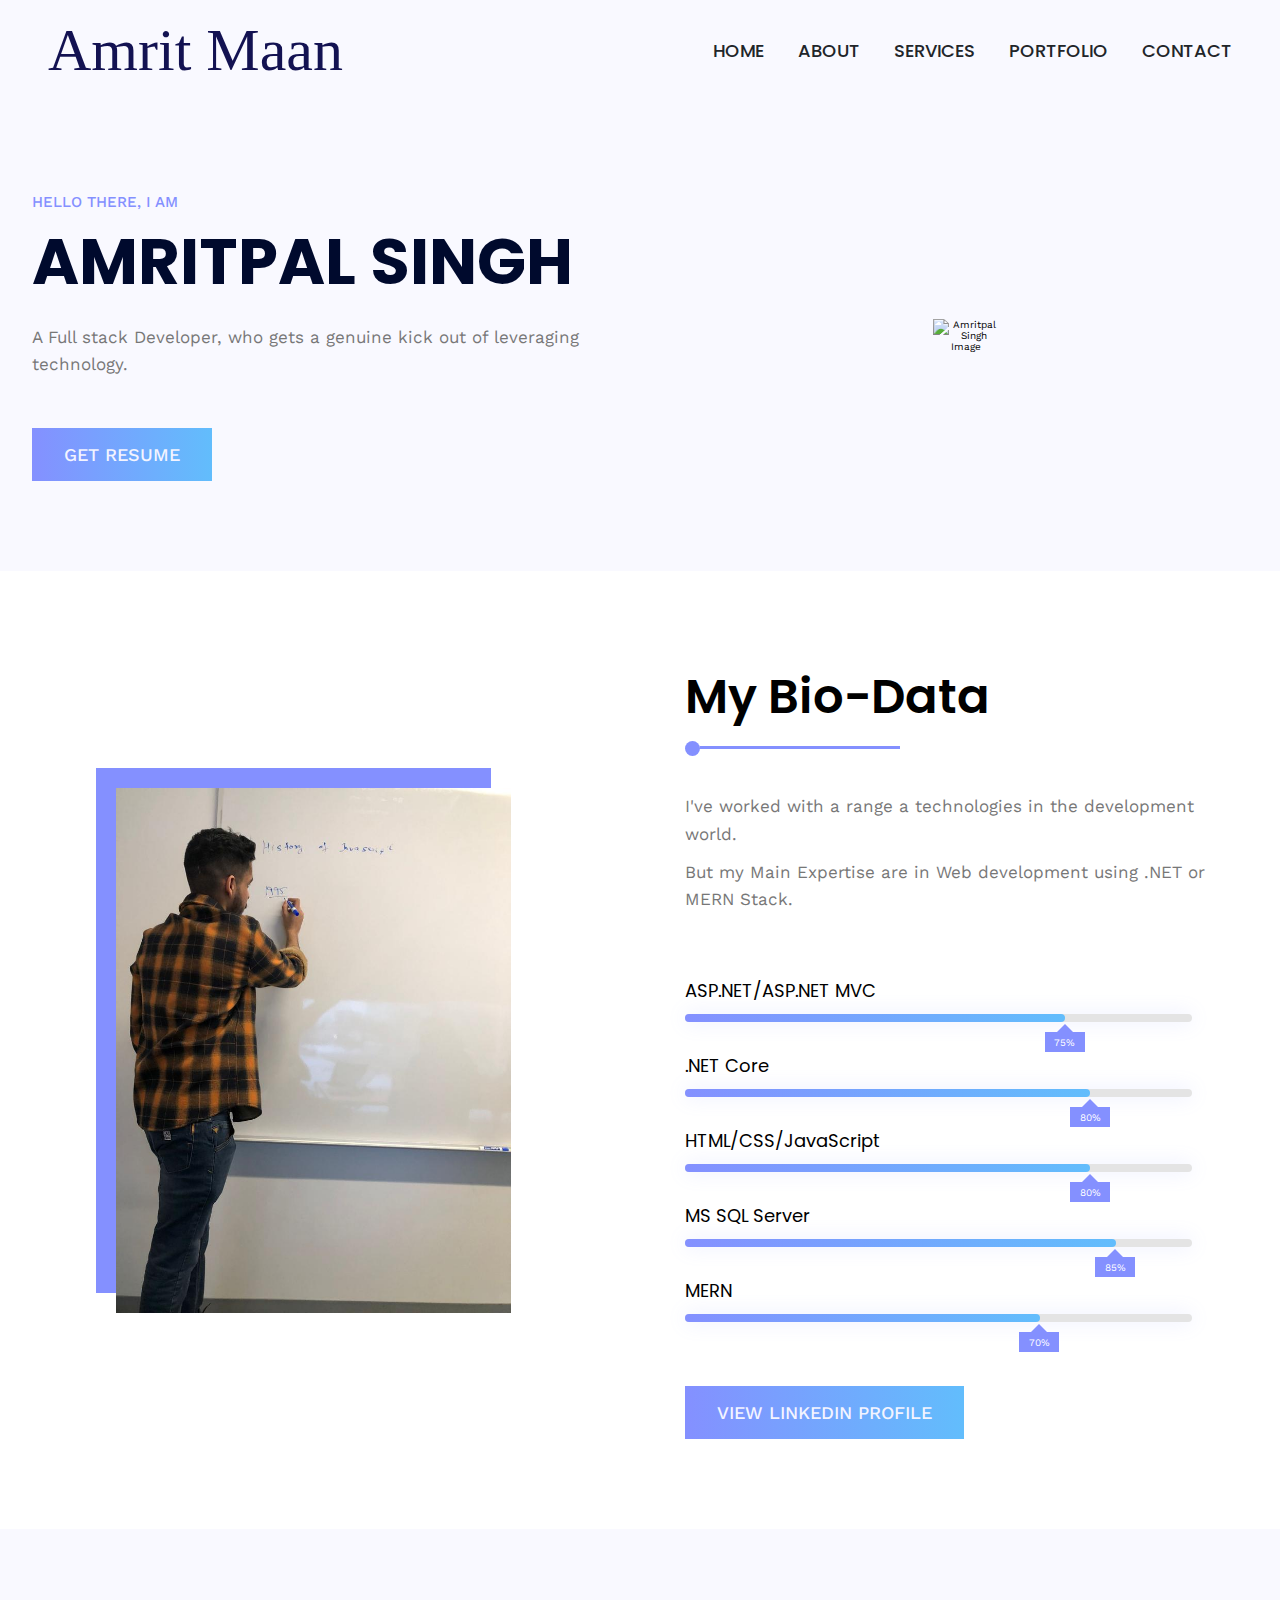
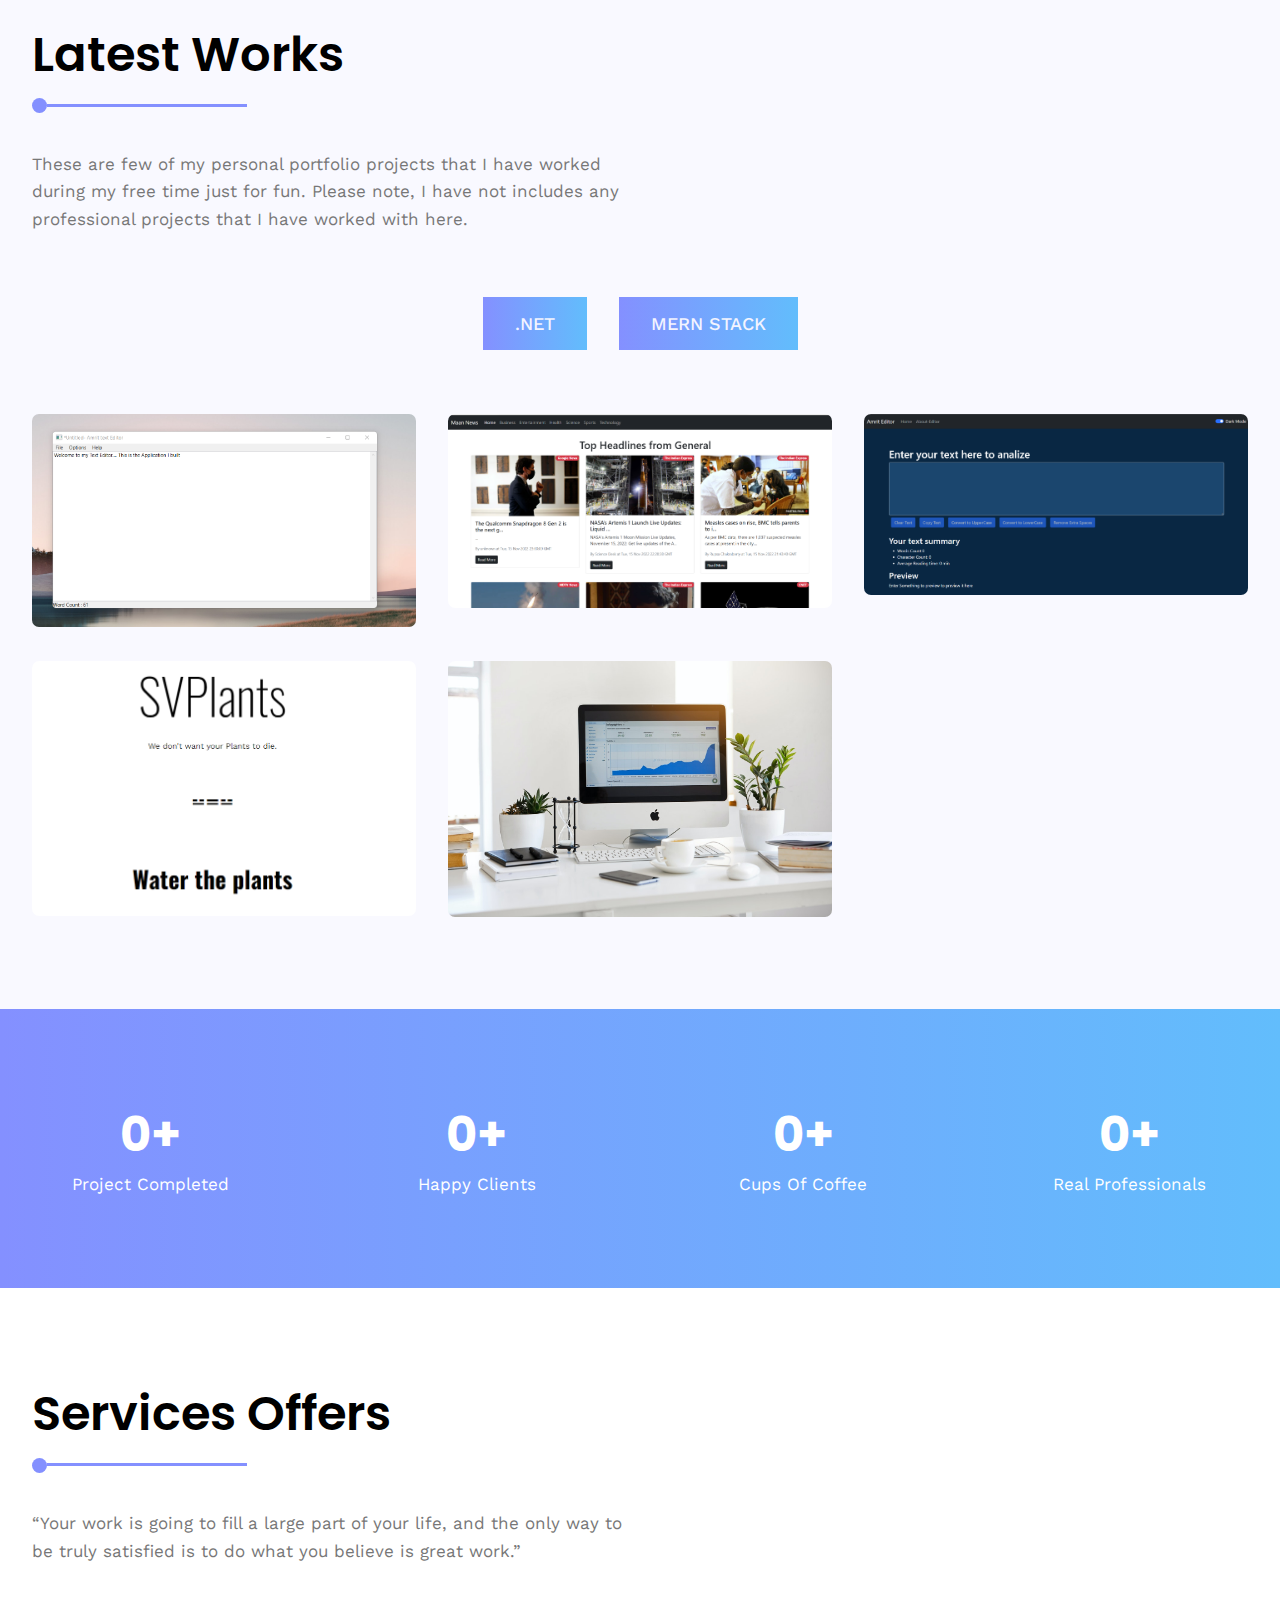
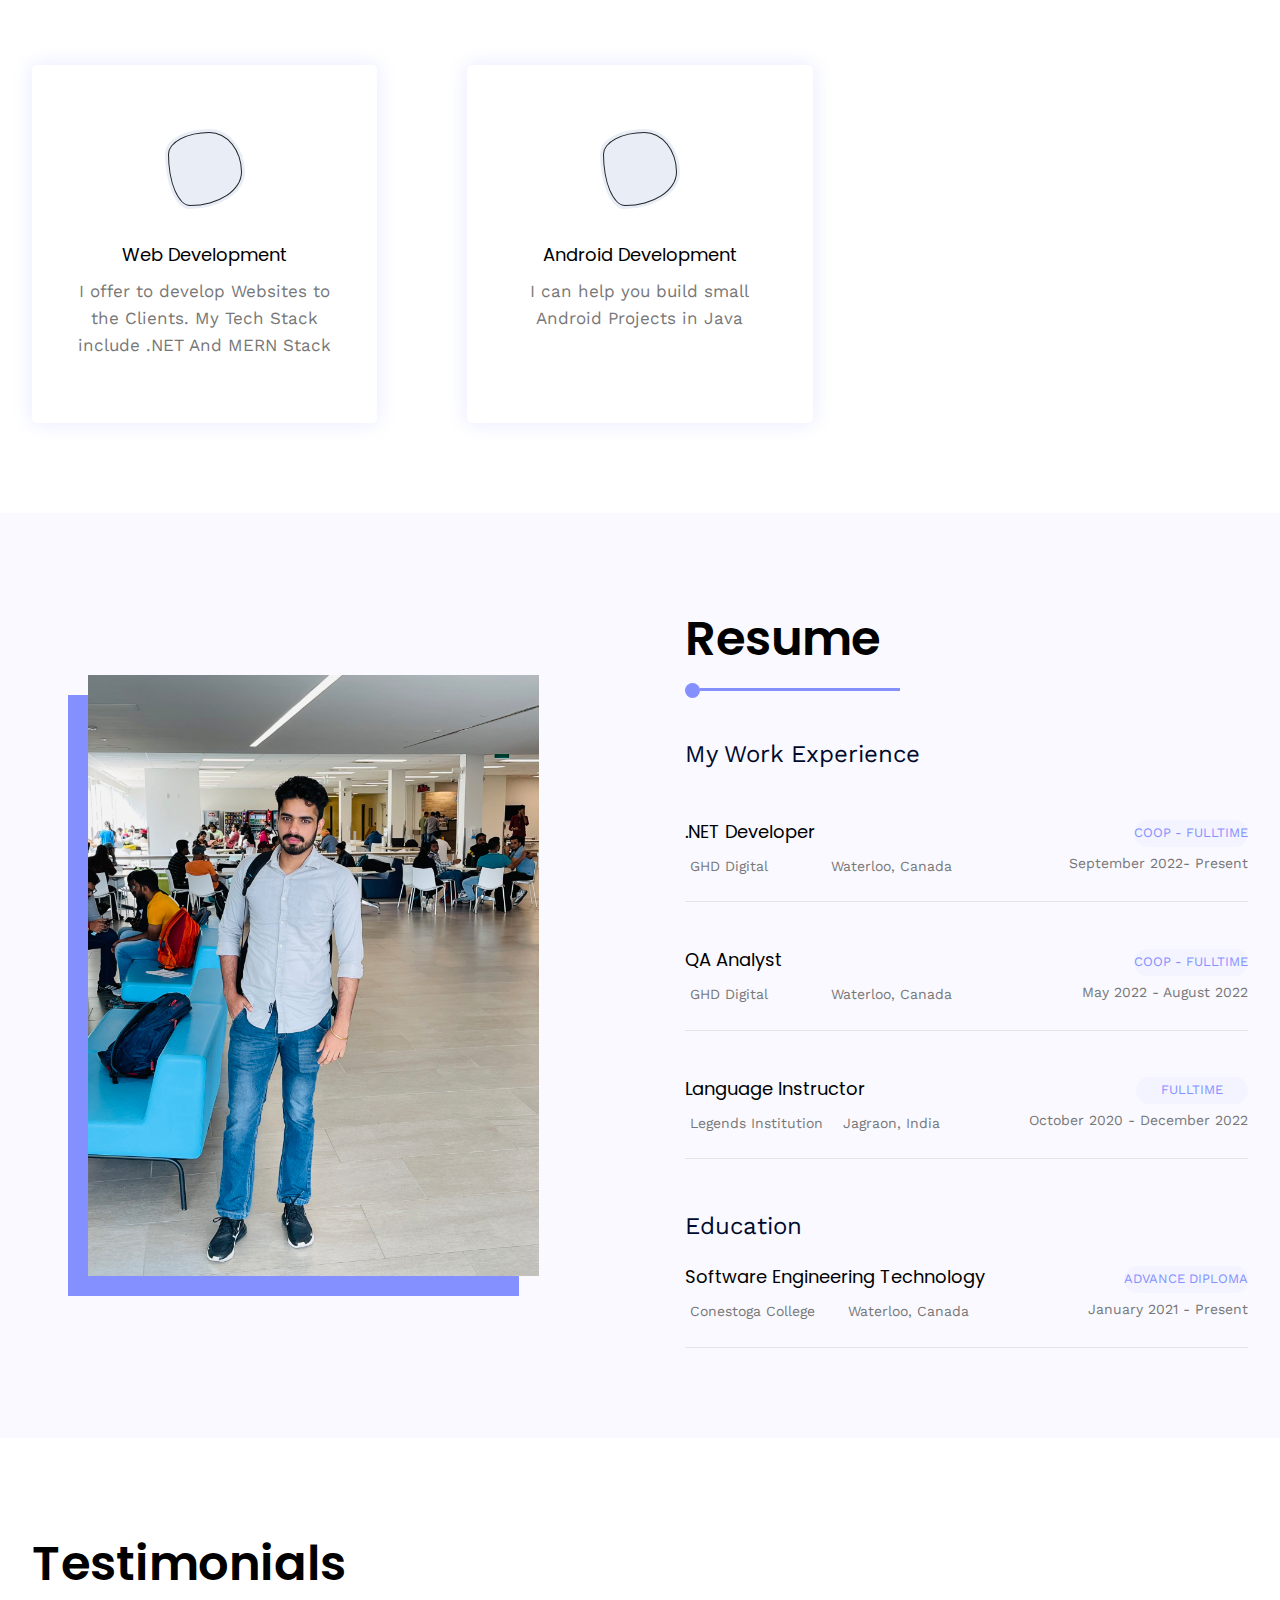
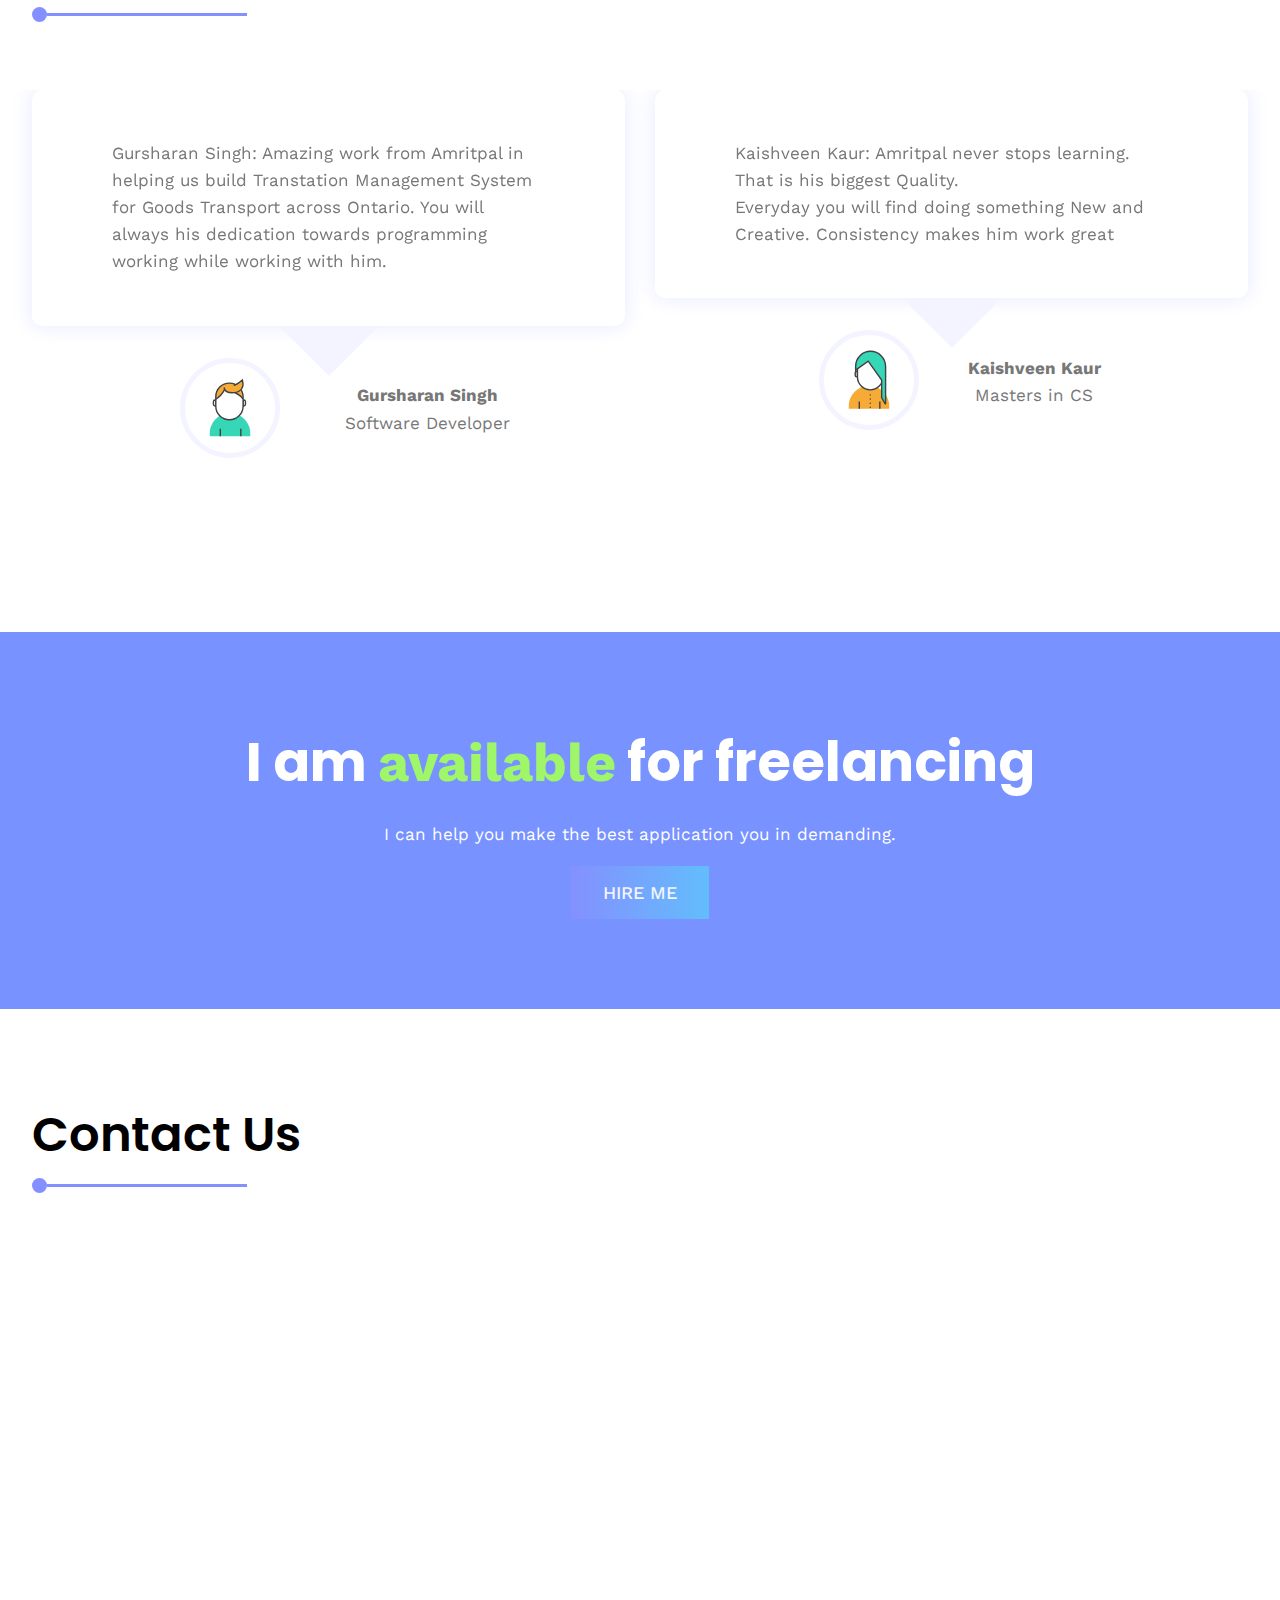
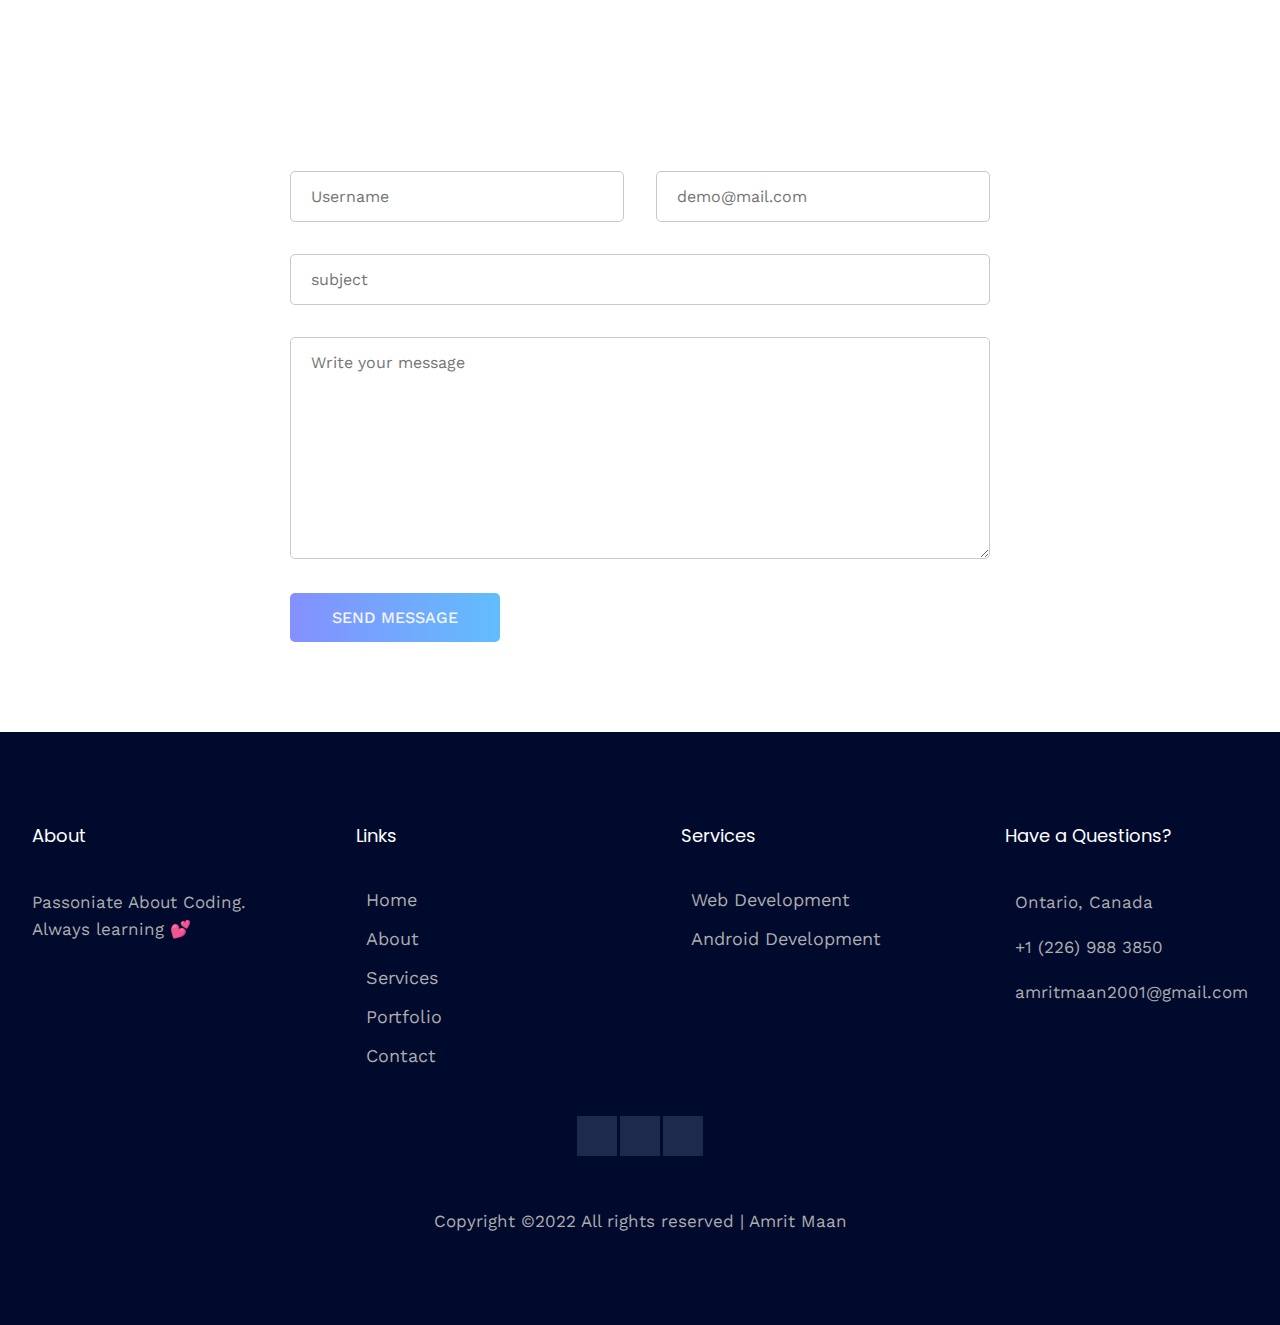
==== commit d1561bdb: "update education date" ====
--- a/index.html
+++ b/index.html
@@ -392,7 +392,7 @@
               <p class="resume-data-button">Advance Diploma</p>
               <p>
                 <ion-icon name="calendar-outline"></ion-icon>
-                <span>April 2018 - Present </span>
+                <span>January 2021 - Present </span>
               </p>
             </div>
           </div>
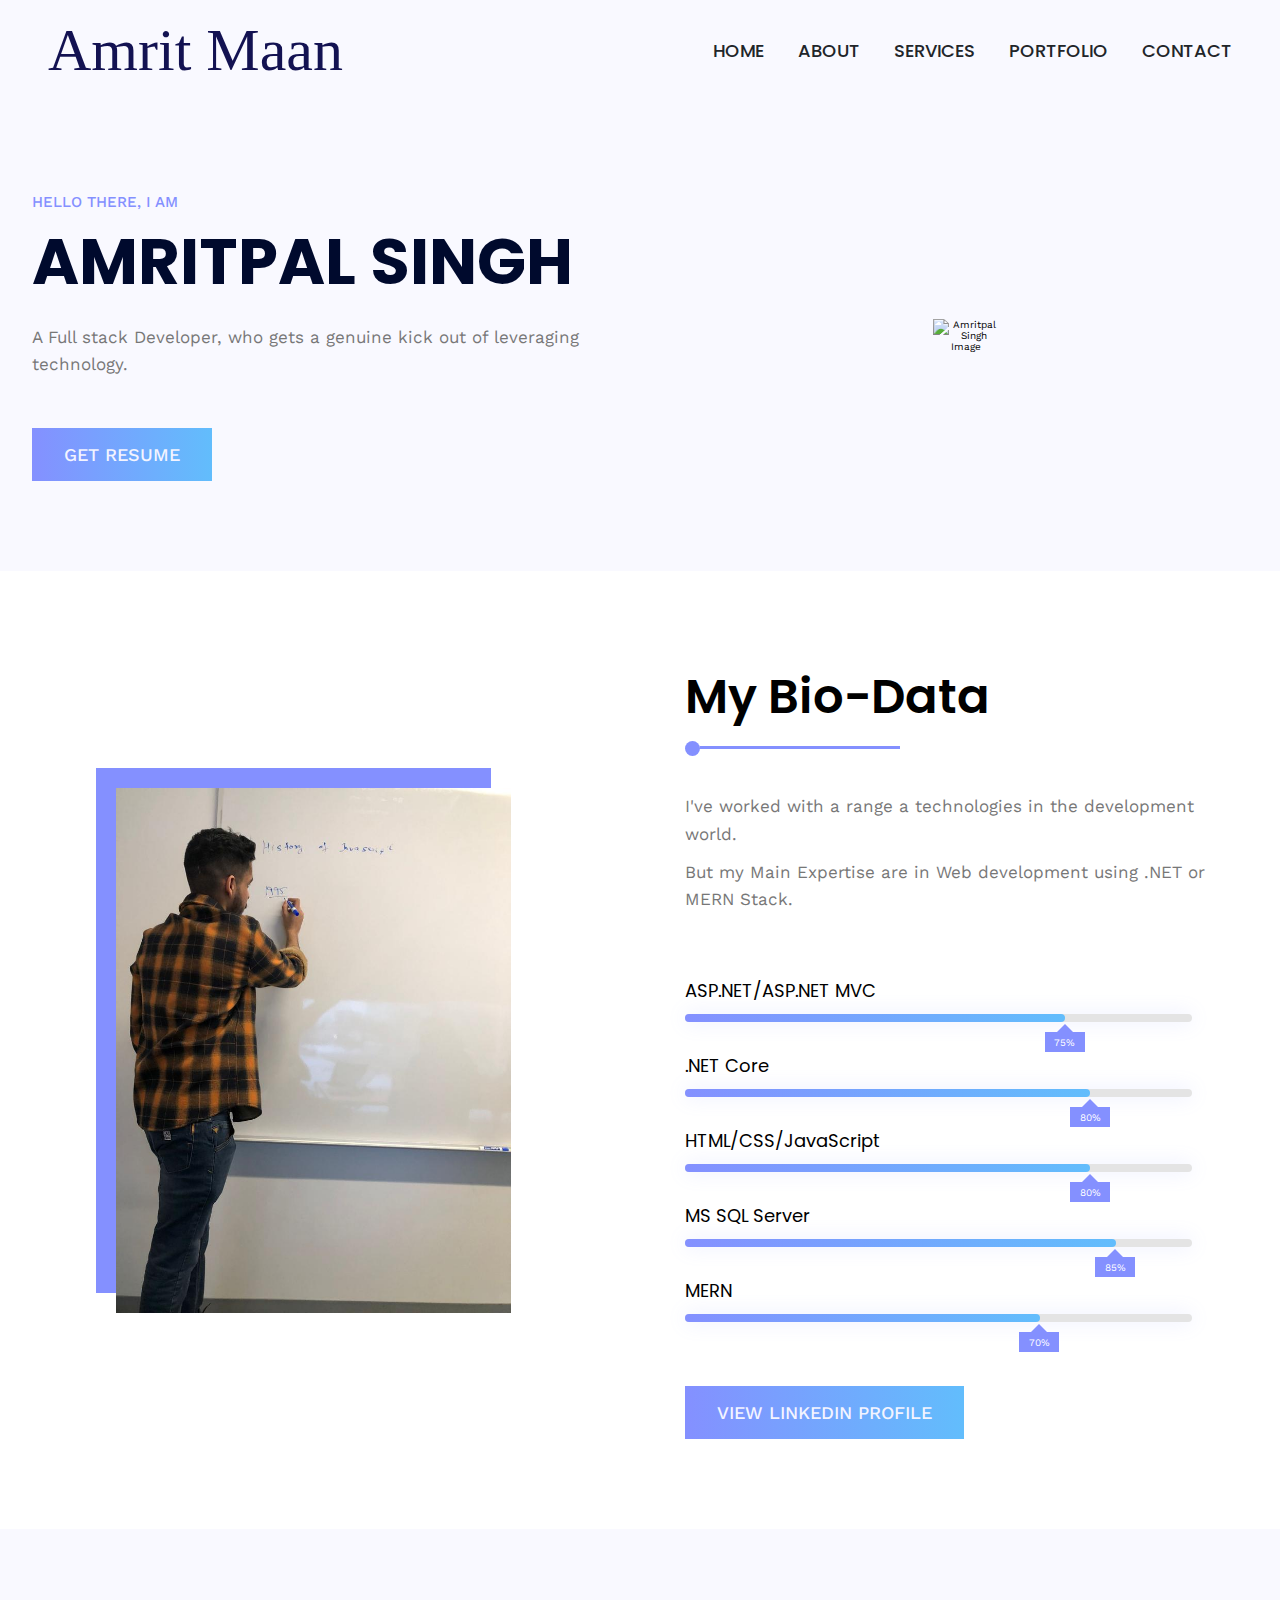
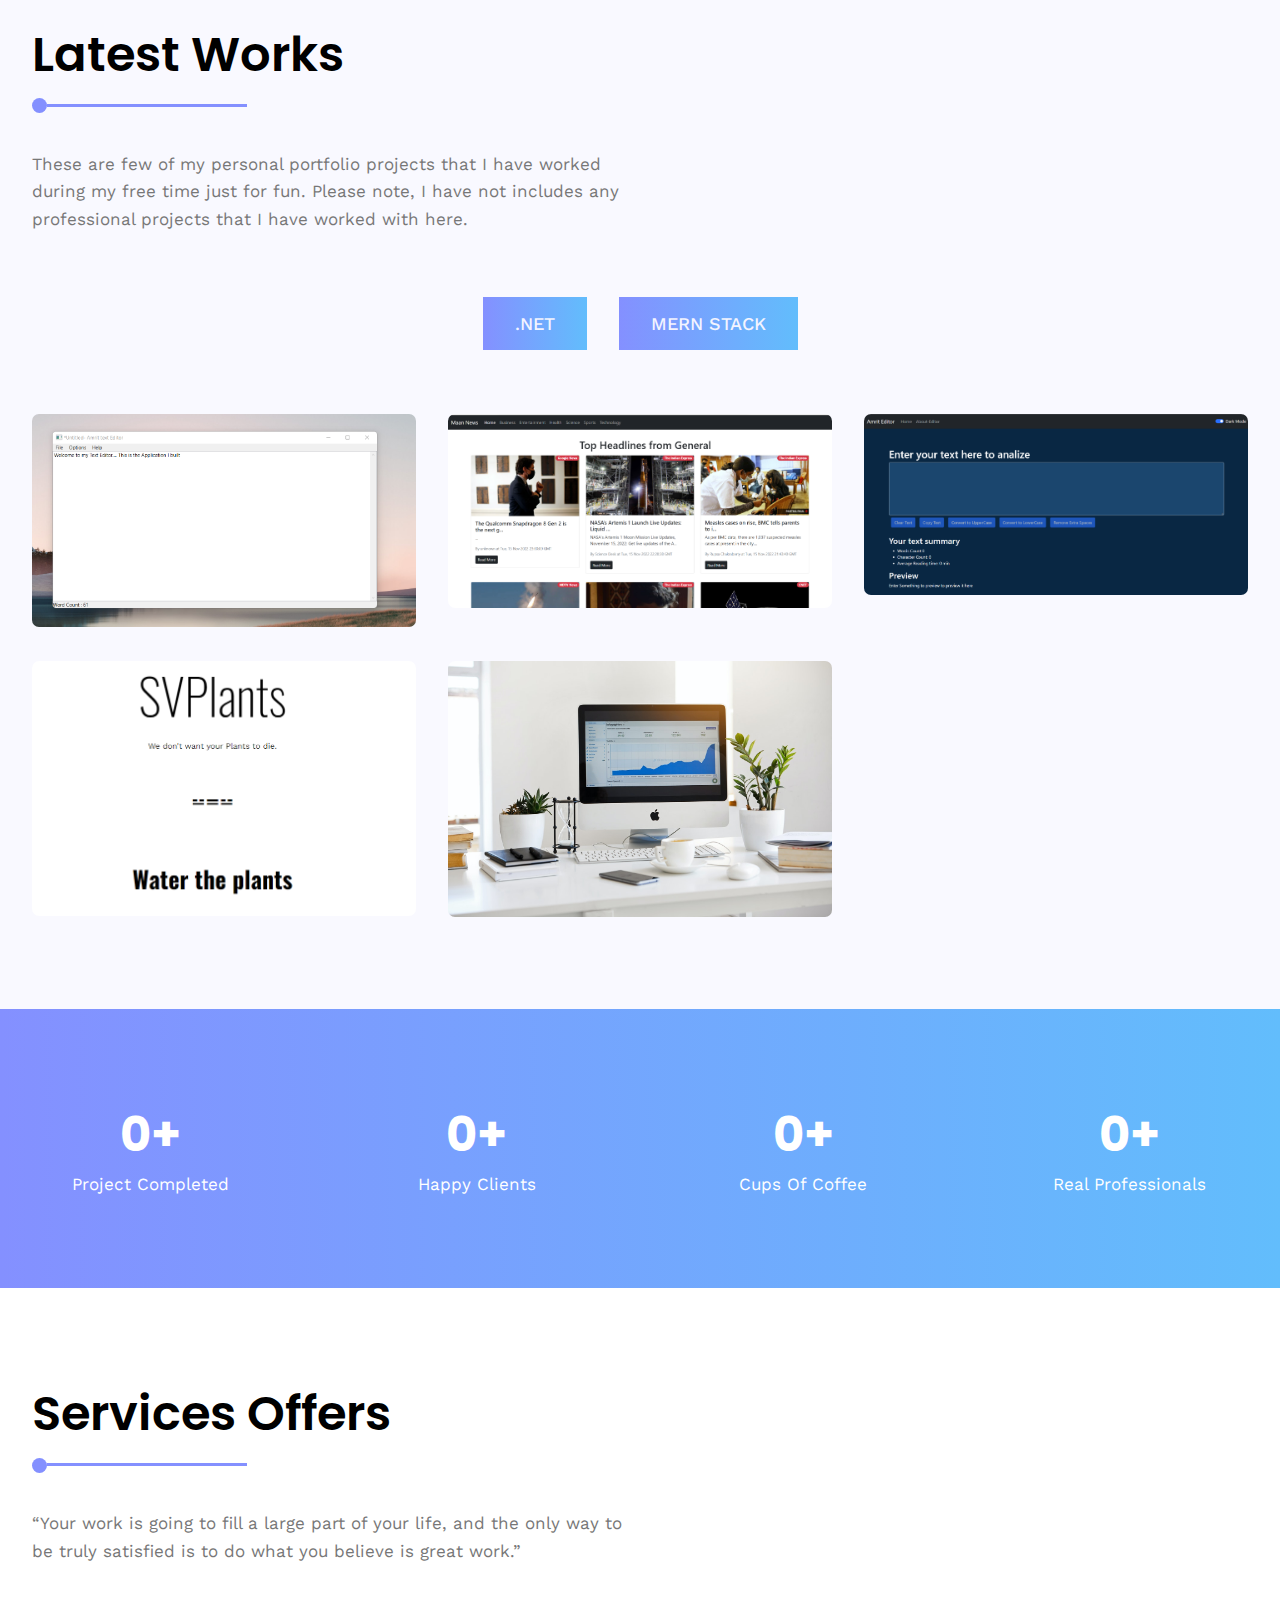
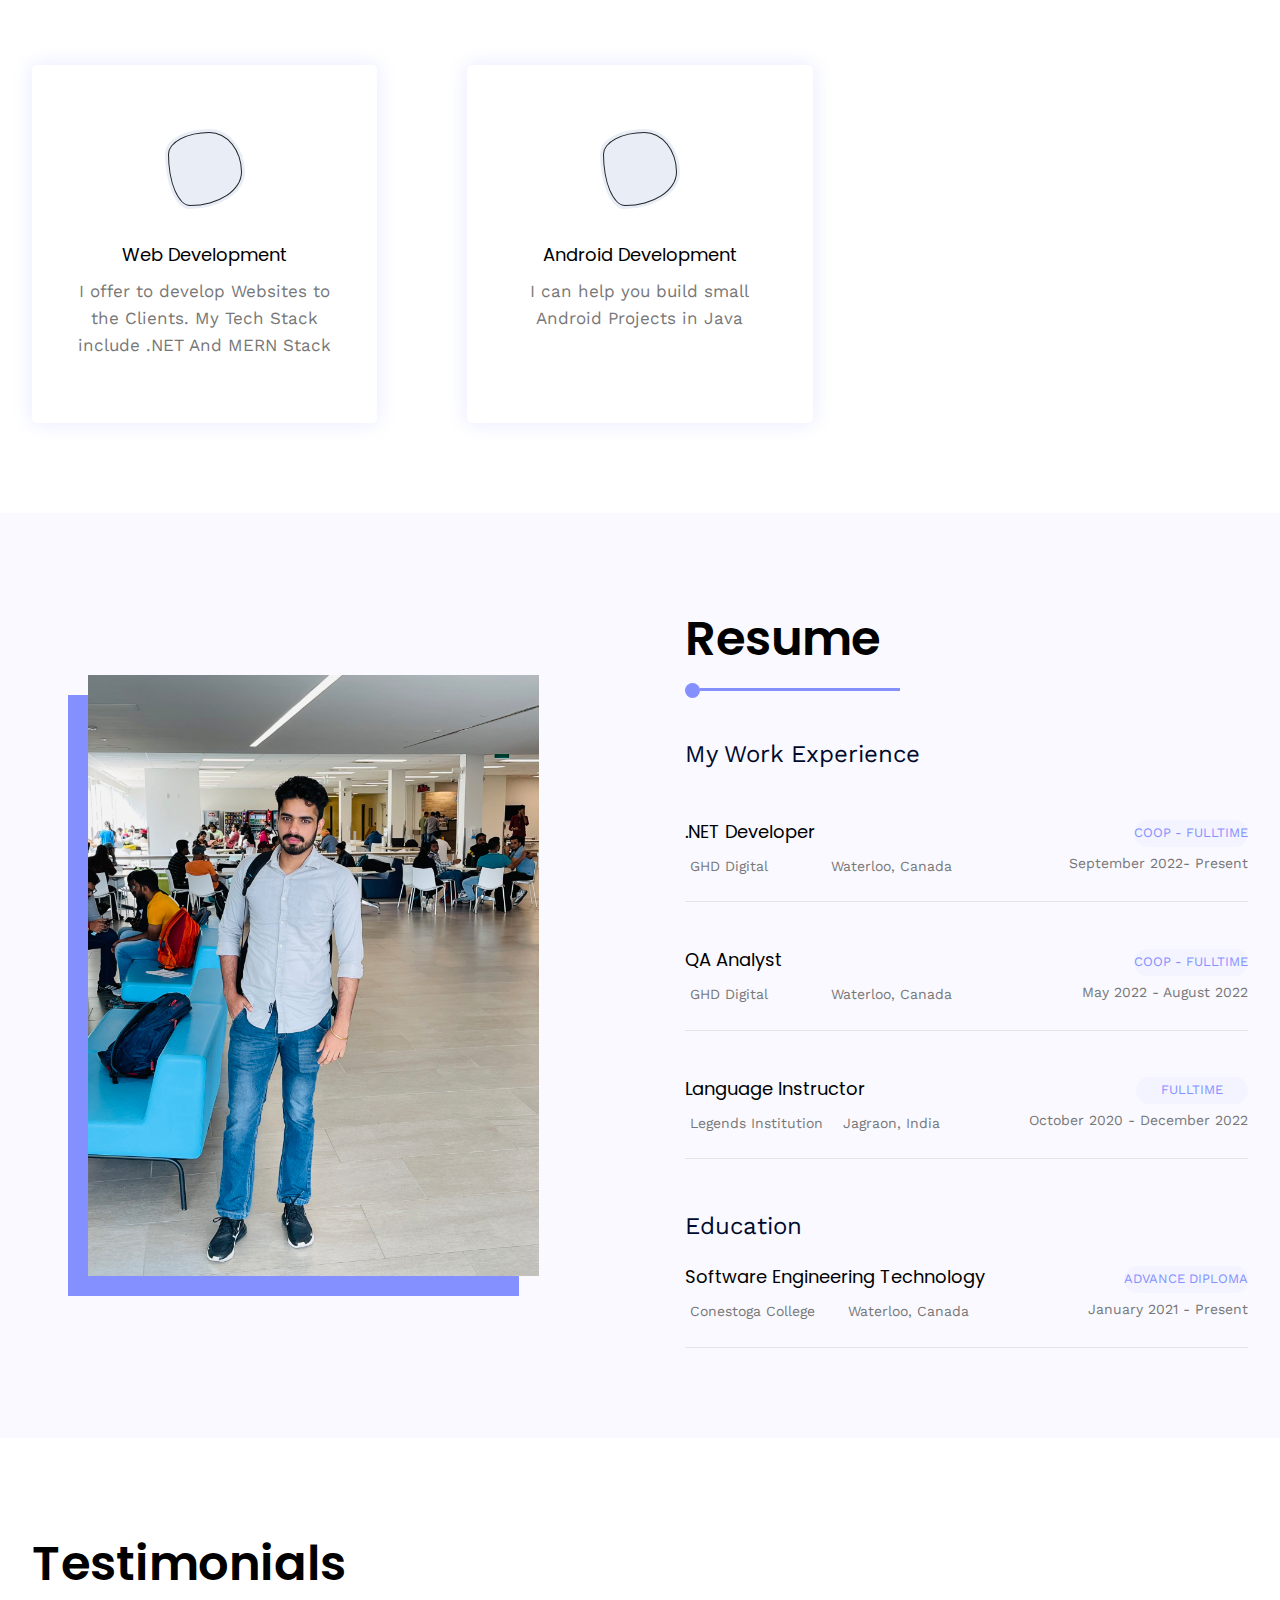
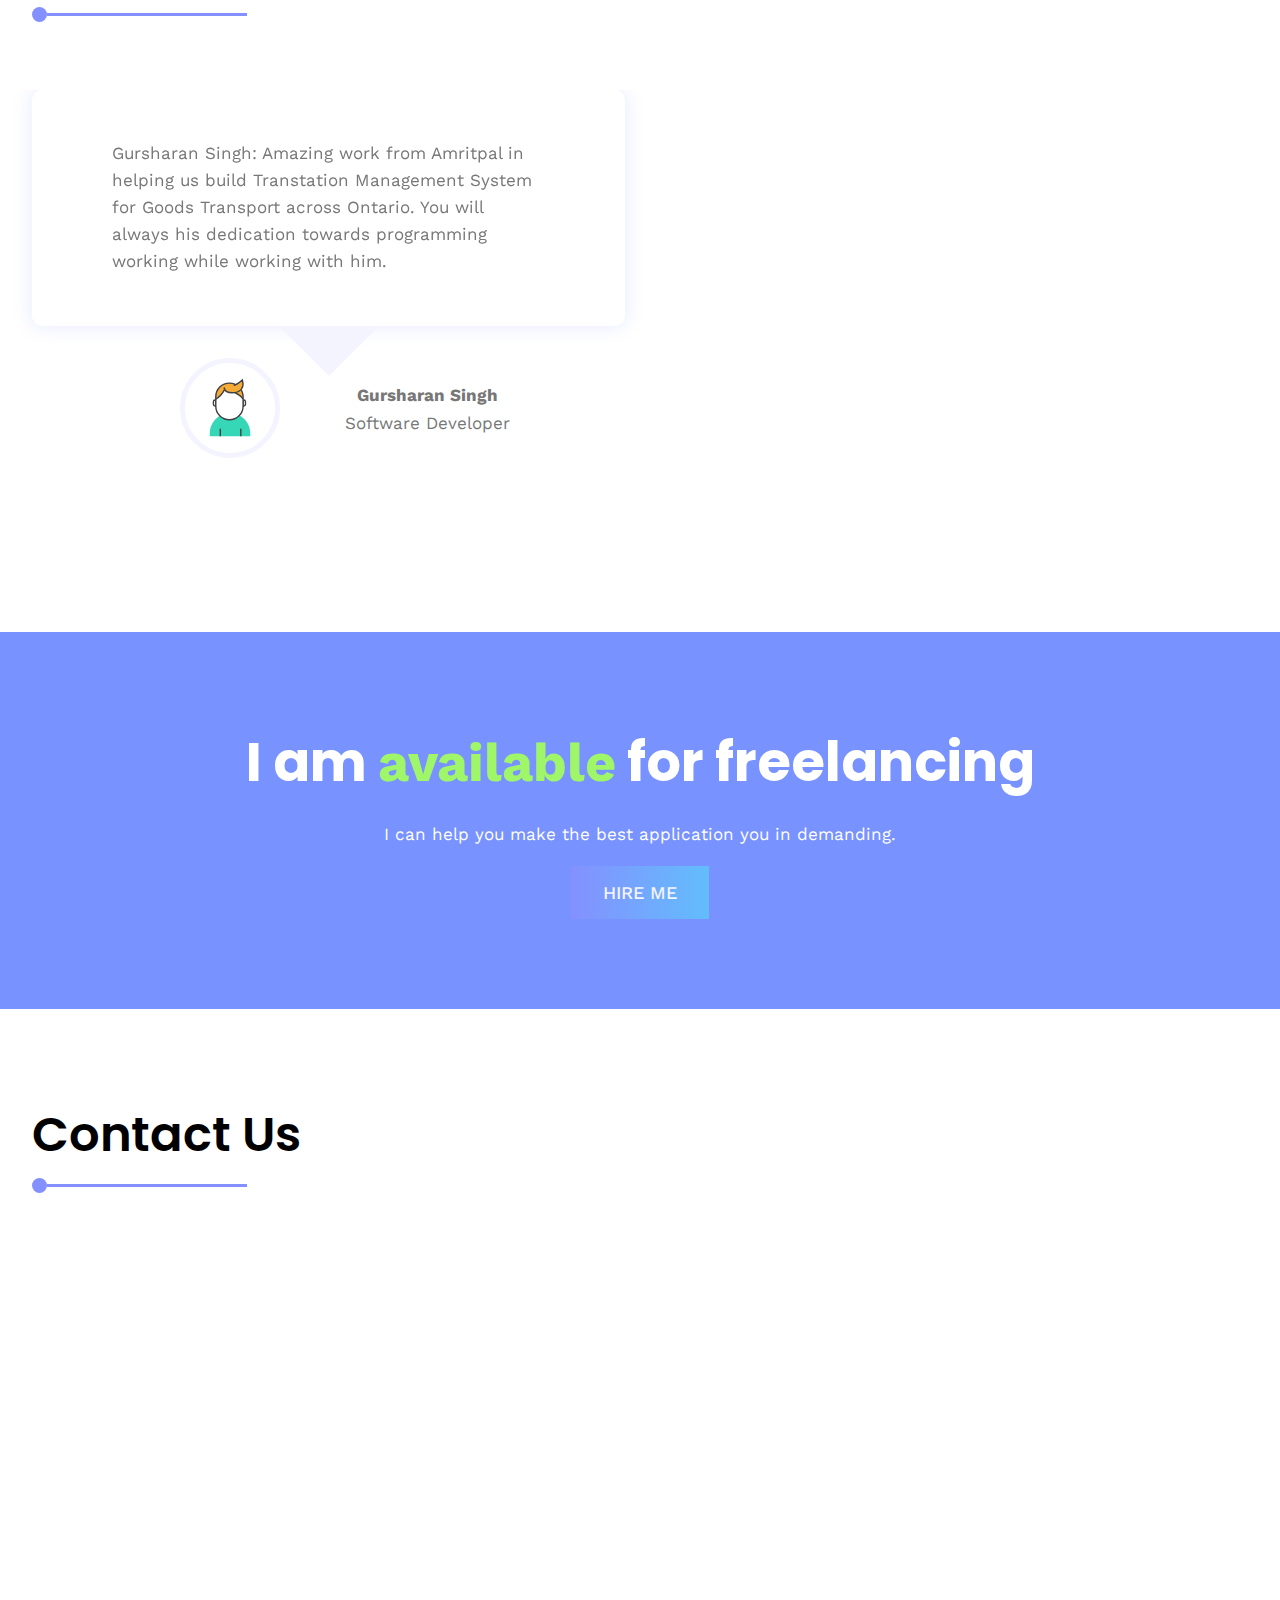
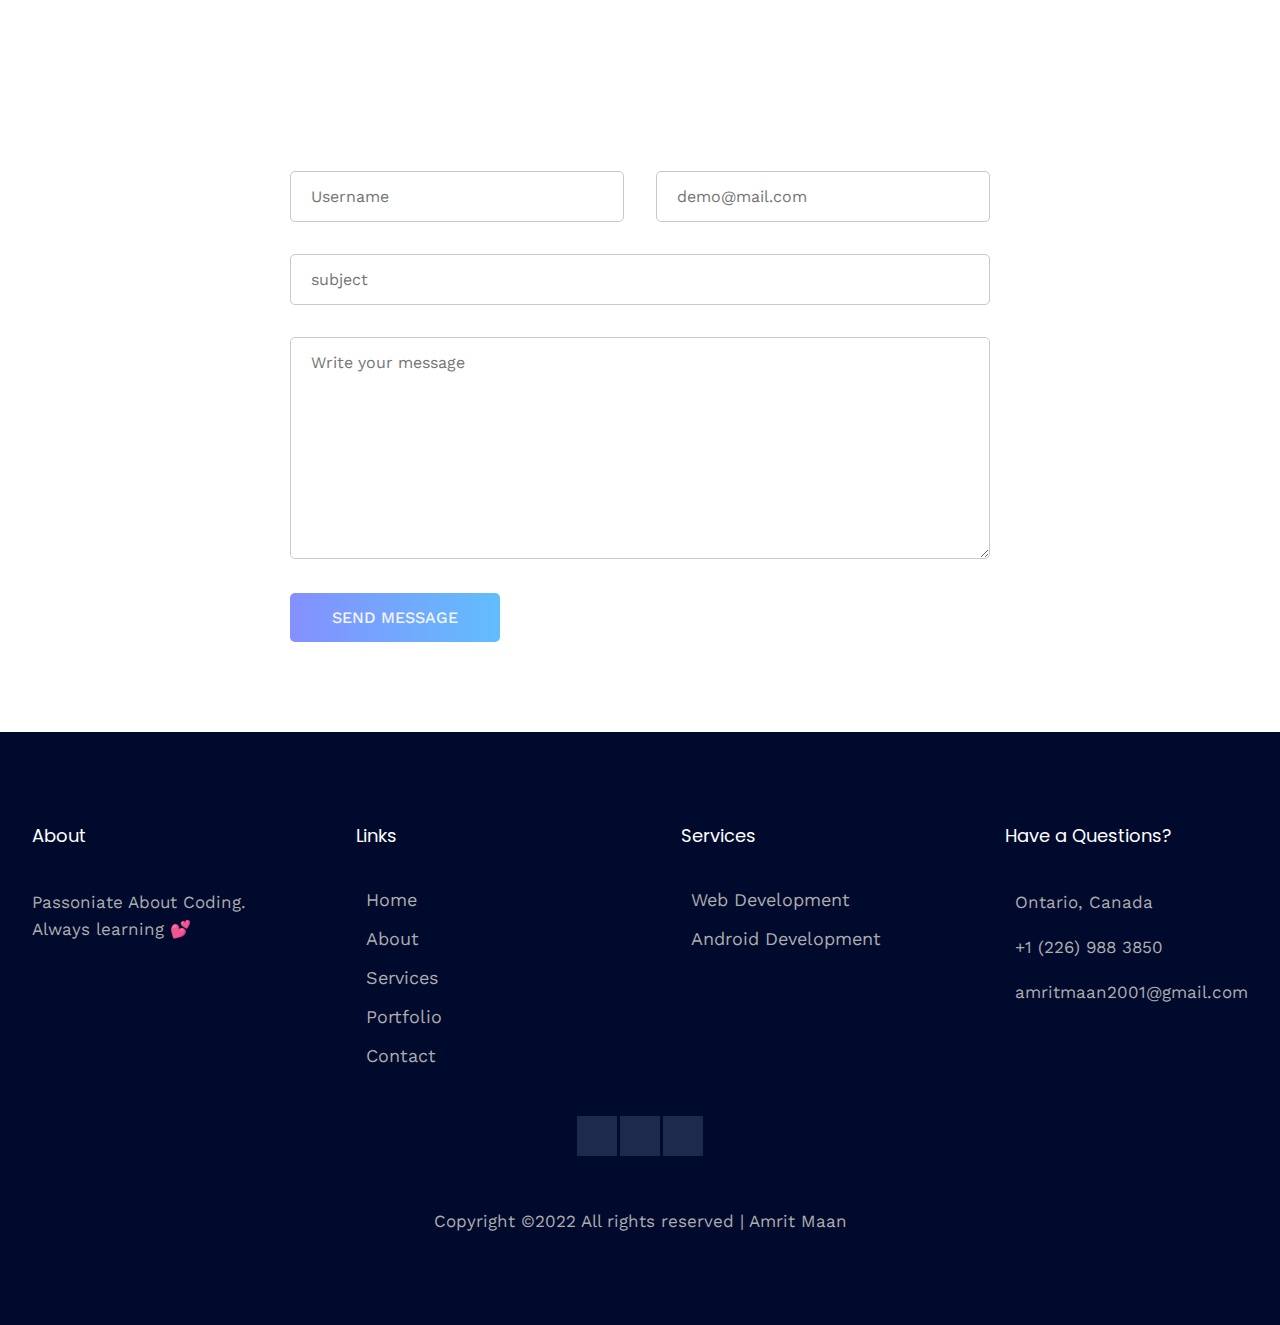
==== commit 6a848ad3: "remove a testimonial for the time being" ====
--- a/index.html
+++ b/index.html
@@ -439,7 +439,7 @@
           </div>
         </div>
         <!-- slide end  -->
-        <div class="swiper-slide">
+        <!-- <div class="swiper-slide">
 
           <div class="swiper-client-msg">
             <p>Kaishveen Kaur: Amritpal never stops learning. That is his biggest Quality.<br/> Everyday you will find doing something New and Creative. Consistency makes him work great</p>
@@ -453,7 +453,7 @@
               <p>Masters in CS</p>
             </div>
           </div>
-        </div>
+        </div> -->
         <!-- slide end  -->
        
 
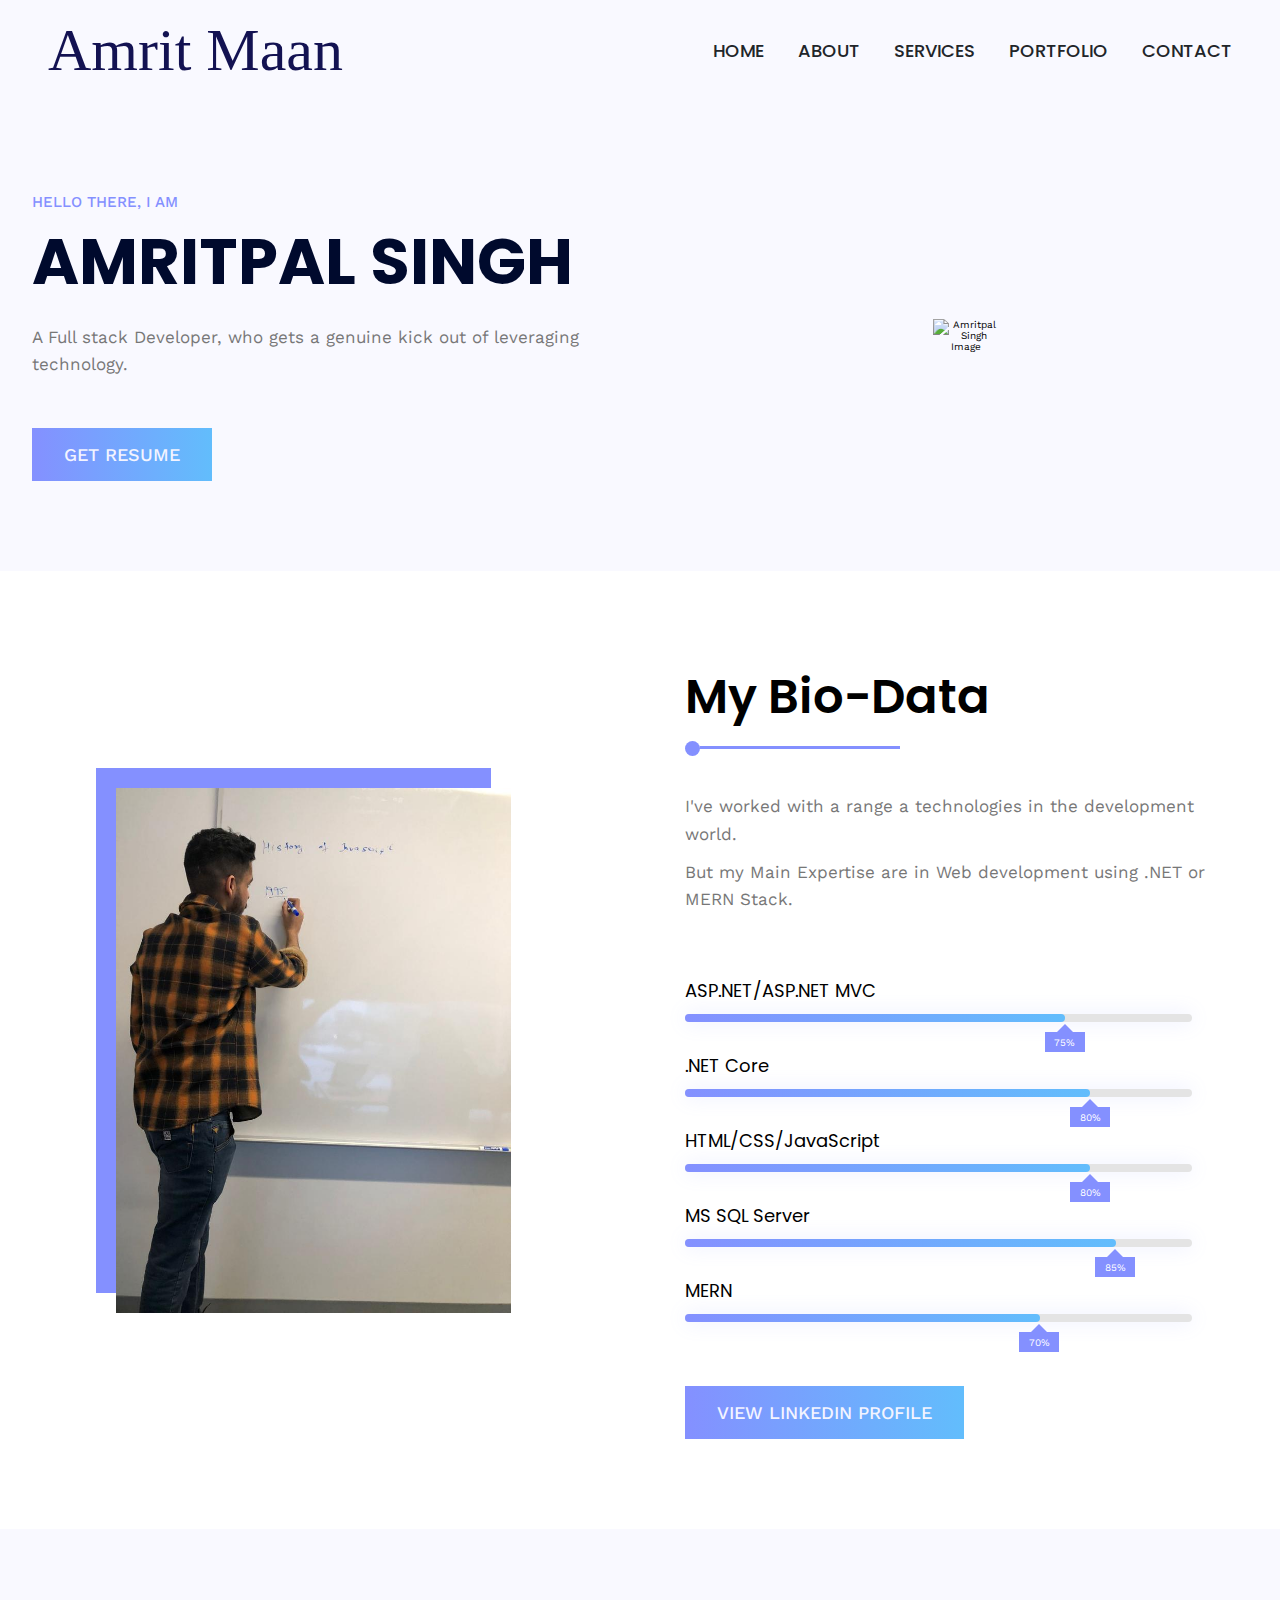
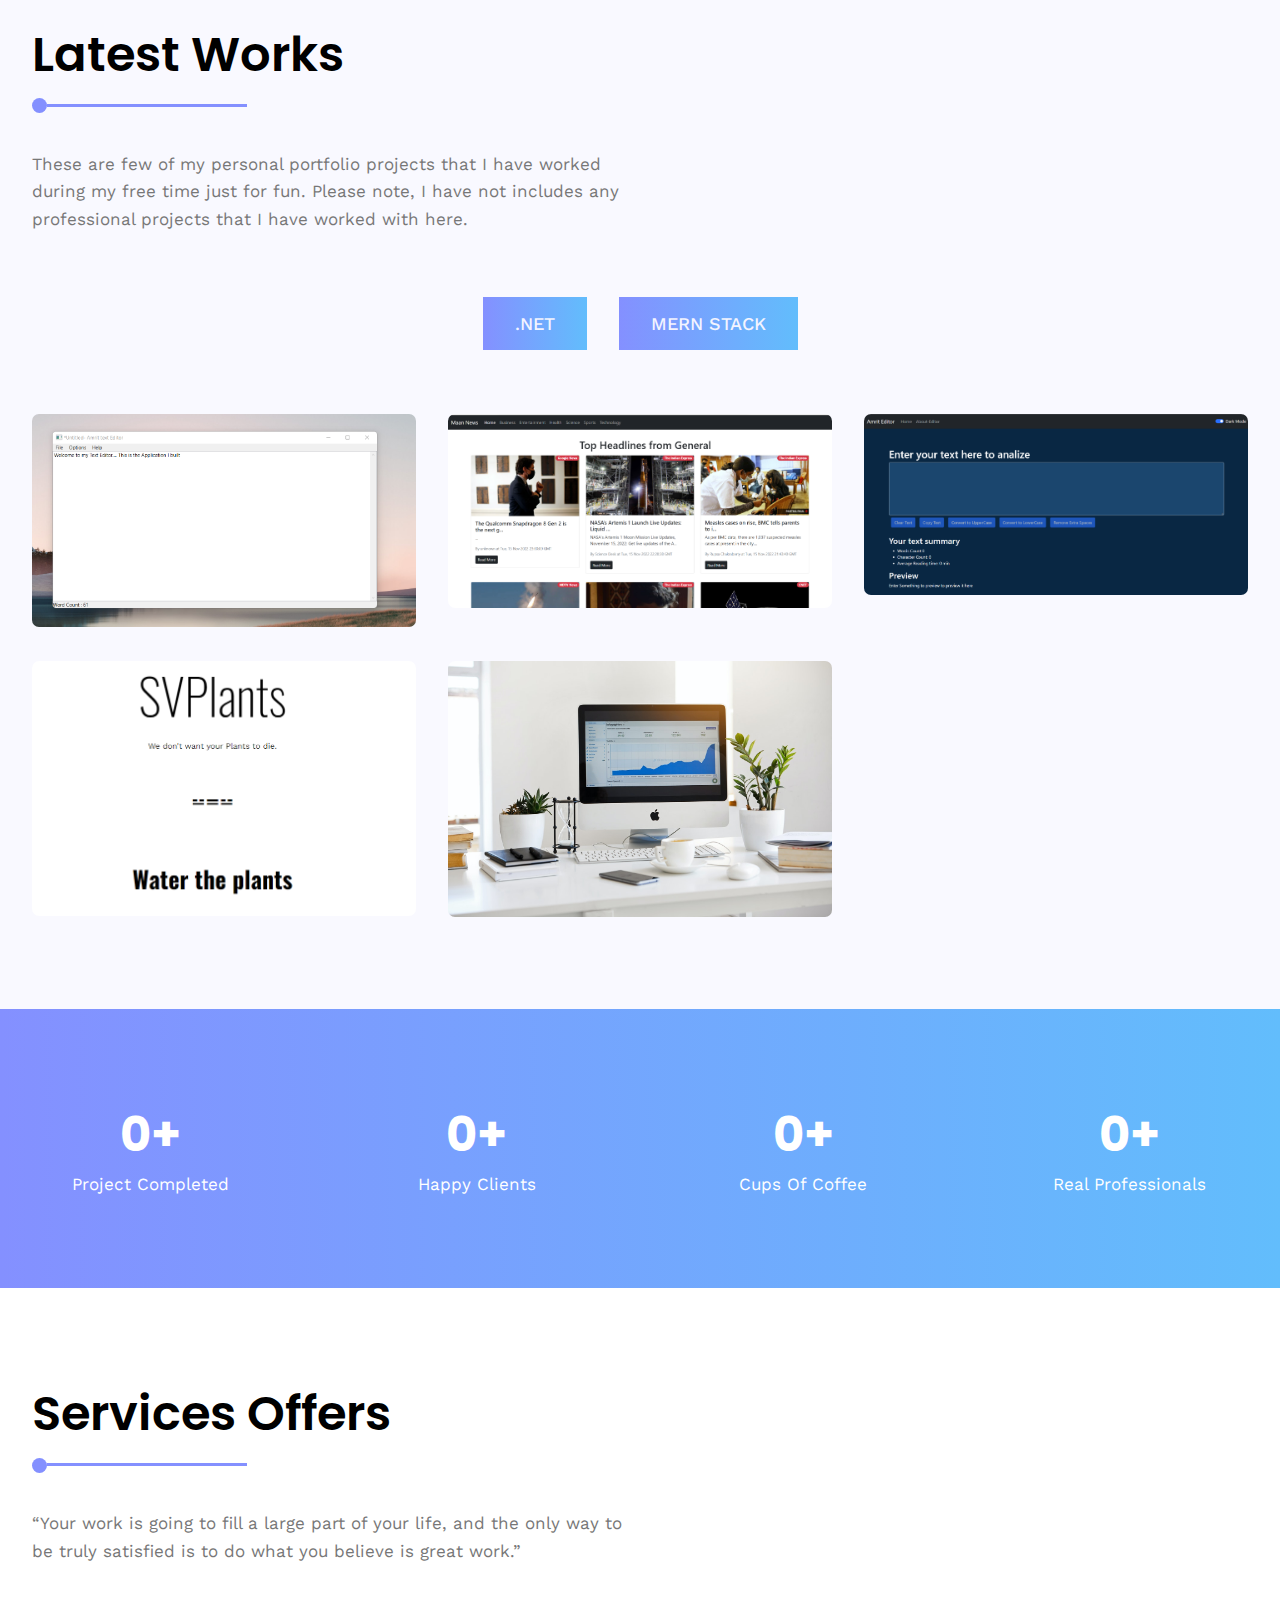
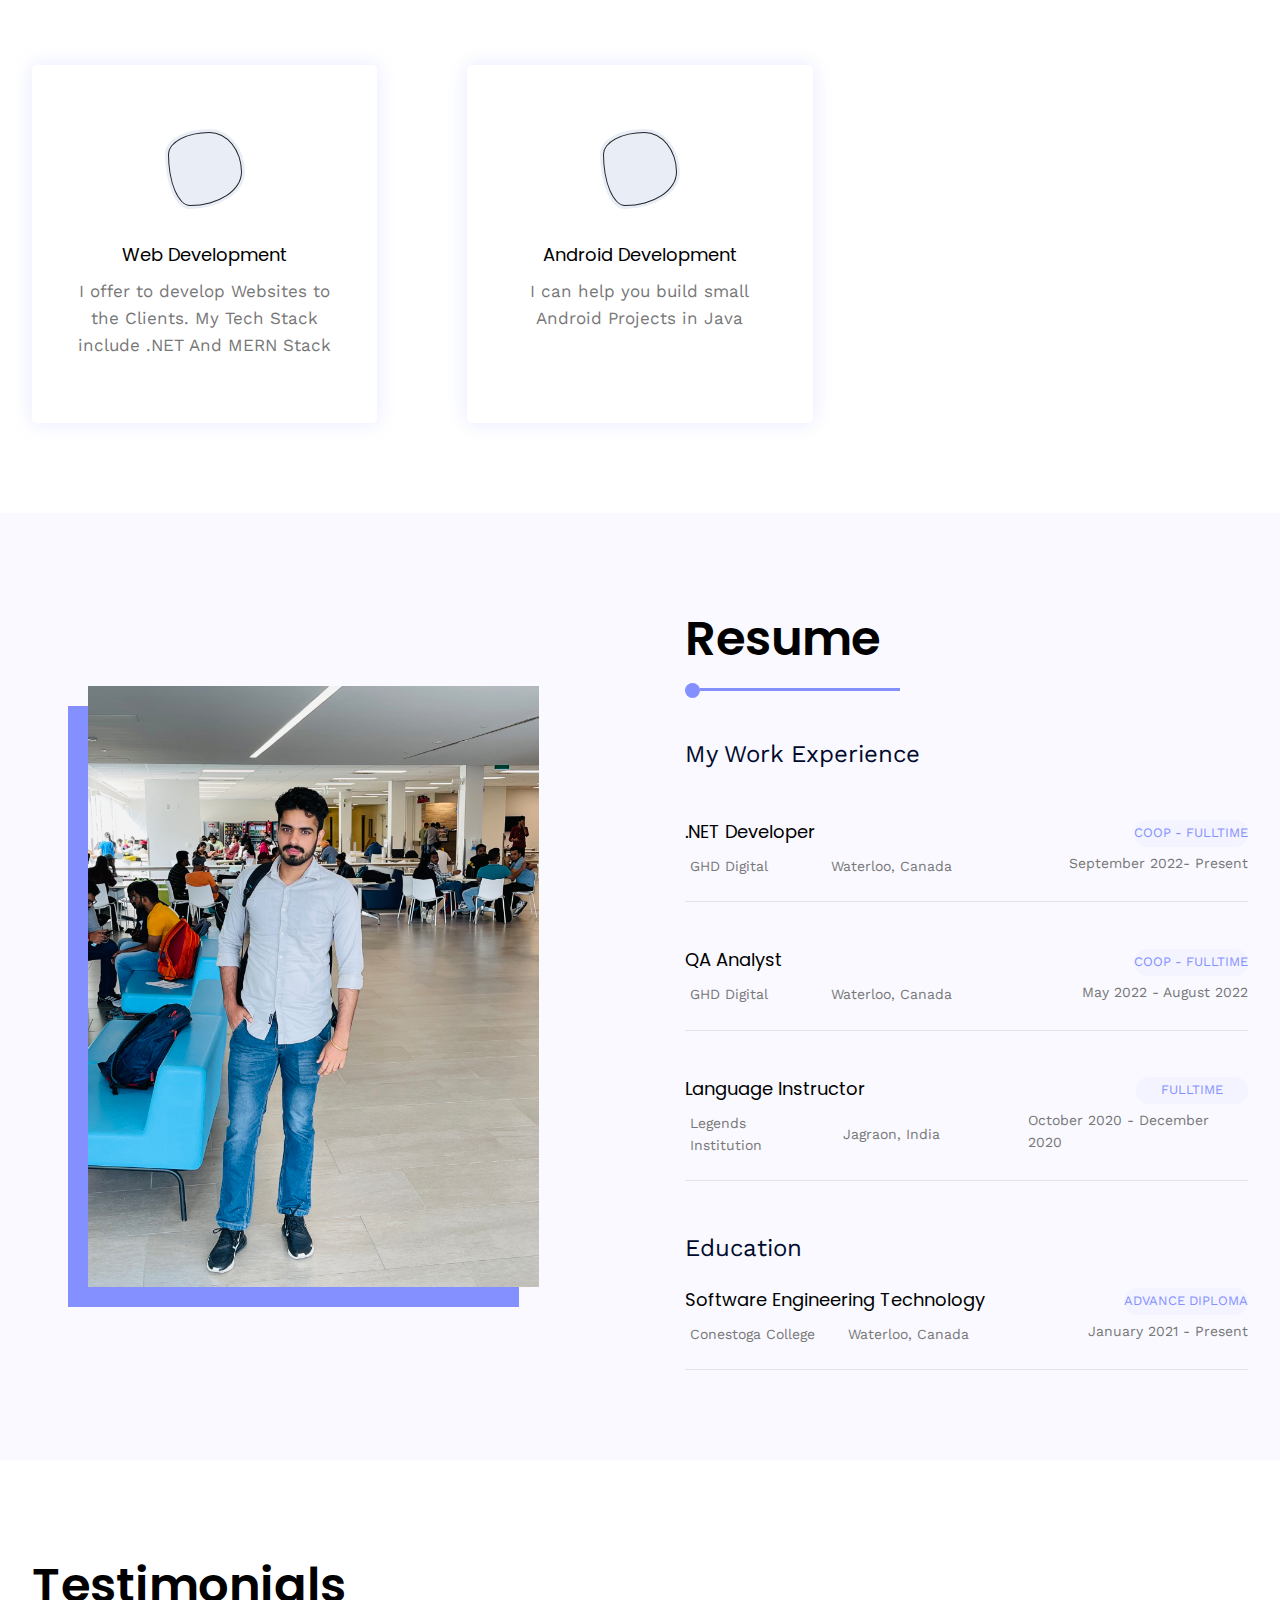
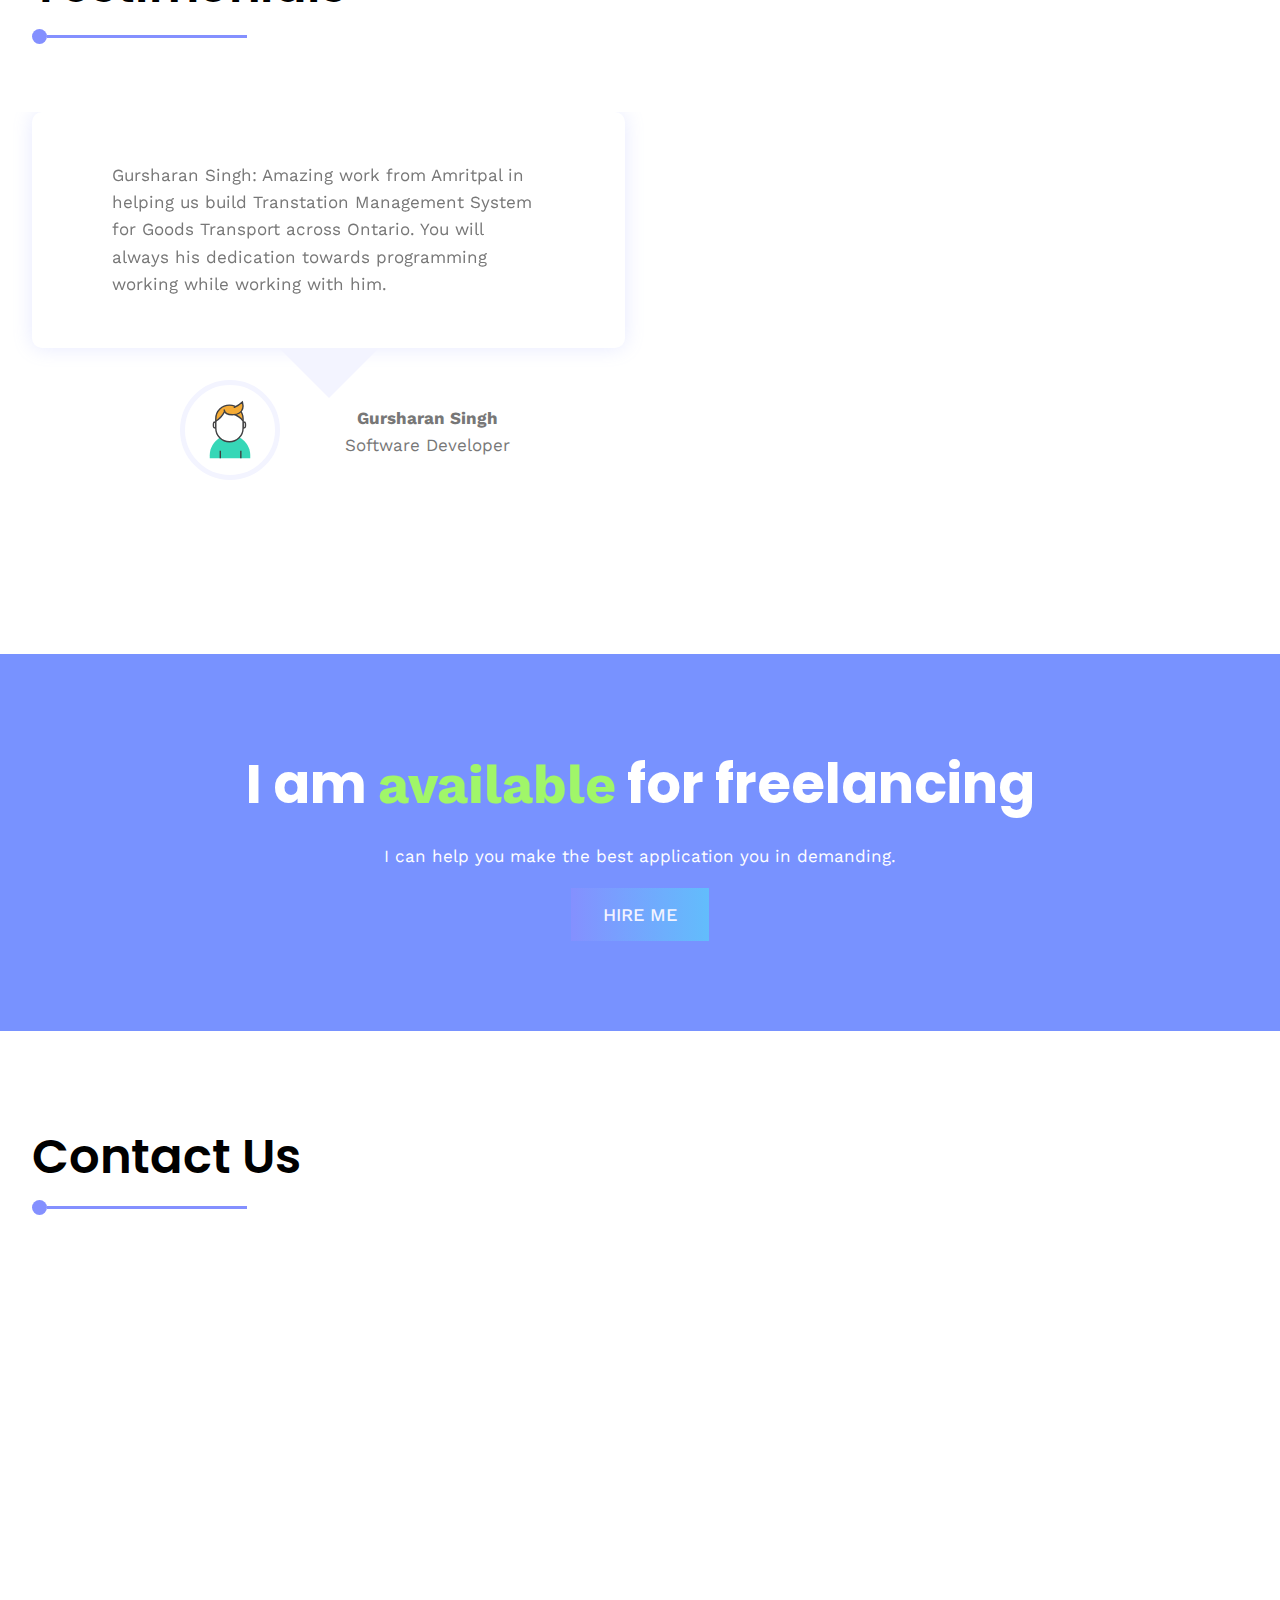
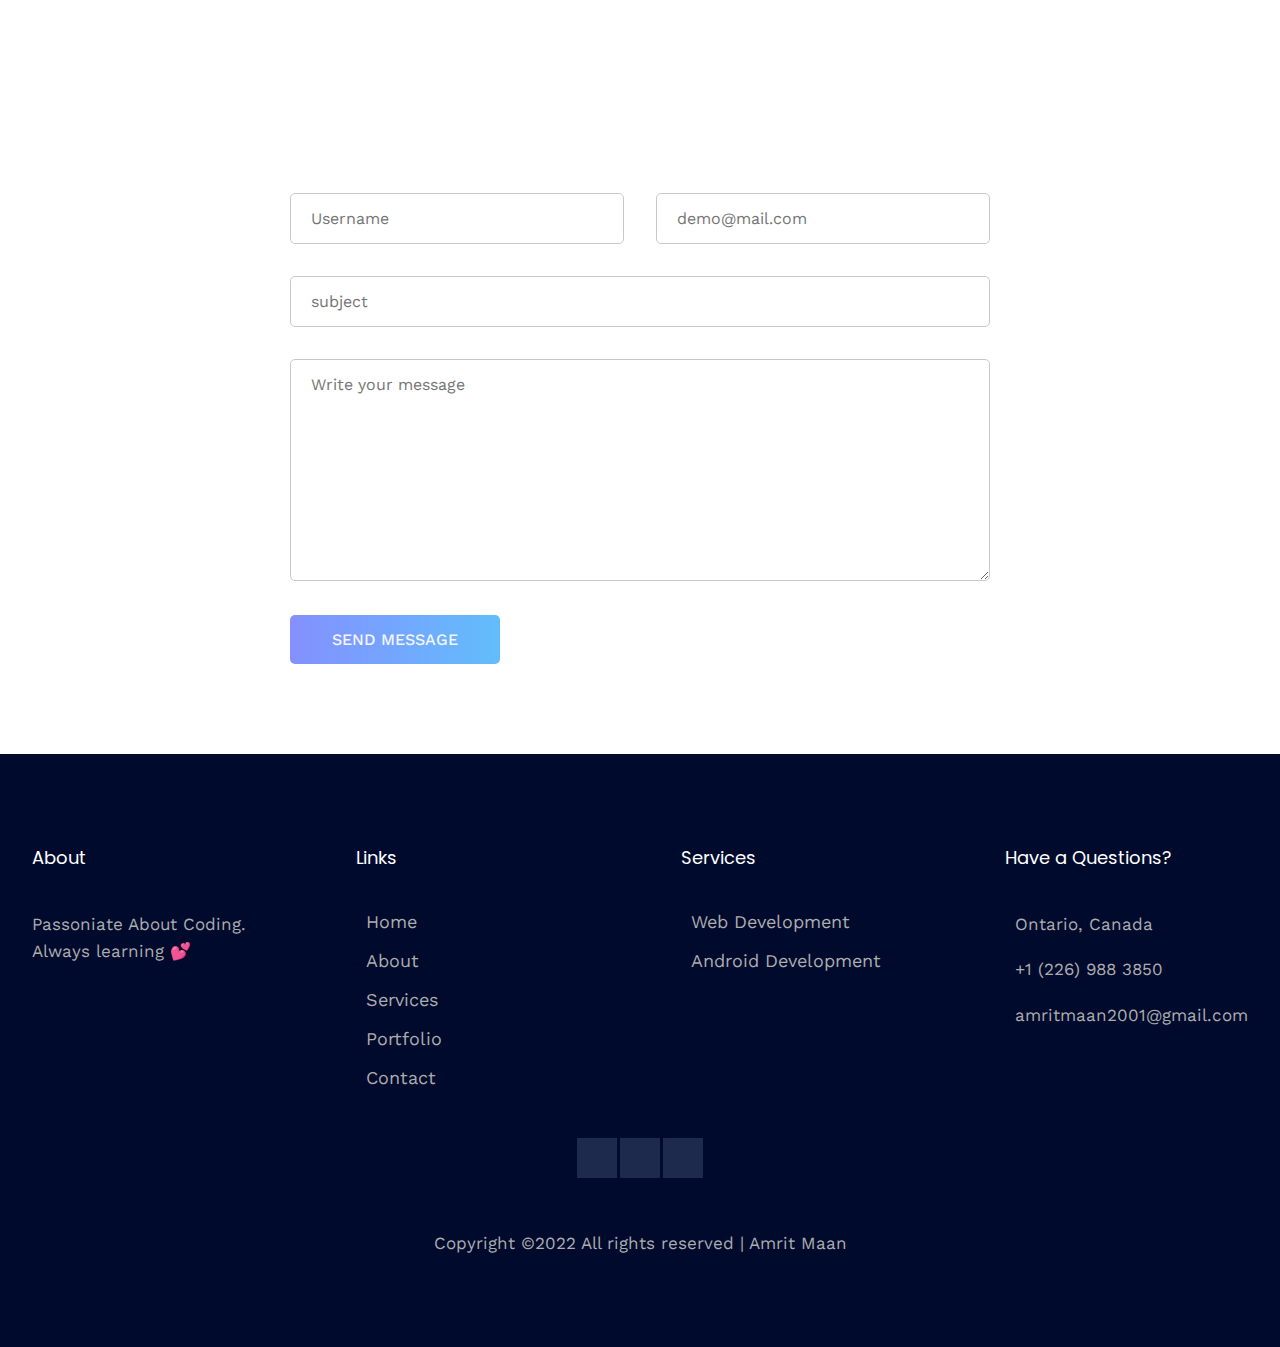
==== commit 33b9cbe1: "Some updates" ====
--- a/index.html
+++ b/index.html
@@ -81,7 +81,7 @@
             A Full stack Developer, who gets a genuine kick out of leveraging technology.
           </p>
           <div>
-            <a href="#" class="btn hireme-btn">Get Resume</a>
+            <a href="./resources/Resume.pdf" class="btn hireme-btn">Get Resume</a>
           </div>
         </div>
         <!-- hero section right side  -->
@@ -366,7 +366,7 @@
             <p class="resume-data-button">fulltime</p>
             <p>
               <ion-icon name="calendar-outline"></ion-icon>
-              <span>October 2020 - December 2022 </span>
+              <span>October 2020 - December 2020 </span>
             </p>
           </div>
         </div>
--- a/css/style.css
+++ b/css/style.css
@@ -69,6 +69,10 @@
   list-style: none;
 }
 
+
+
+
+
 /* ===========================================
 Header Section Start
 ======================================= */
@@ -949,6 +953,10 @@
 .footer a:active {
   color: var(--white);
 }
+
+
+
+
 
 
 
@@ -1259,9 +1267,6 @@
   .img-overlay .common-heading {
     font-size: 1.6rem;
   }
-  .section-portfolio .grid-three-column {
-    grid-template-columns: repeat(1, 1fr);
-}
 
   /* footer */
   .section-footer .f-about, .section-footer .f-address{
@@ -1276,4 +1281,8 @@
   .section-freelancing {
     background-size: 450%;
   }
-}+
+
+  
+}
+
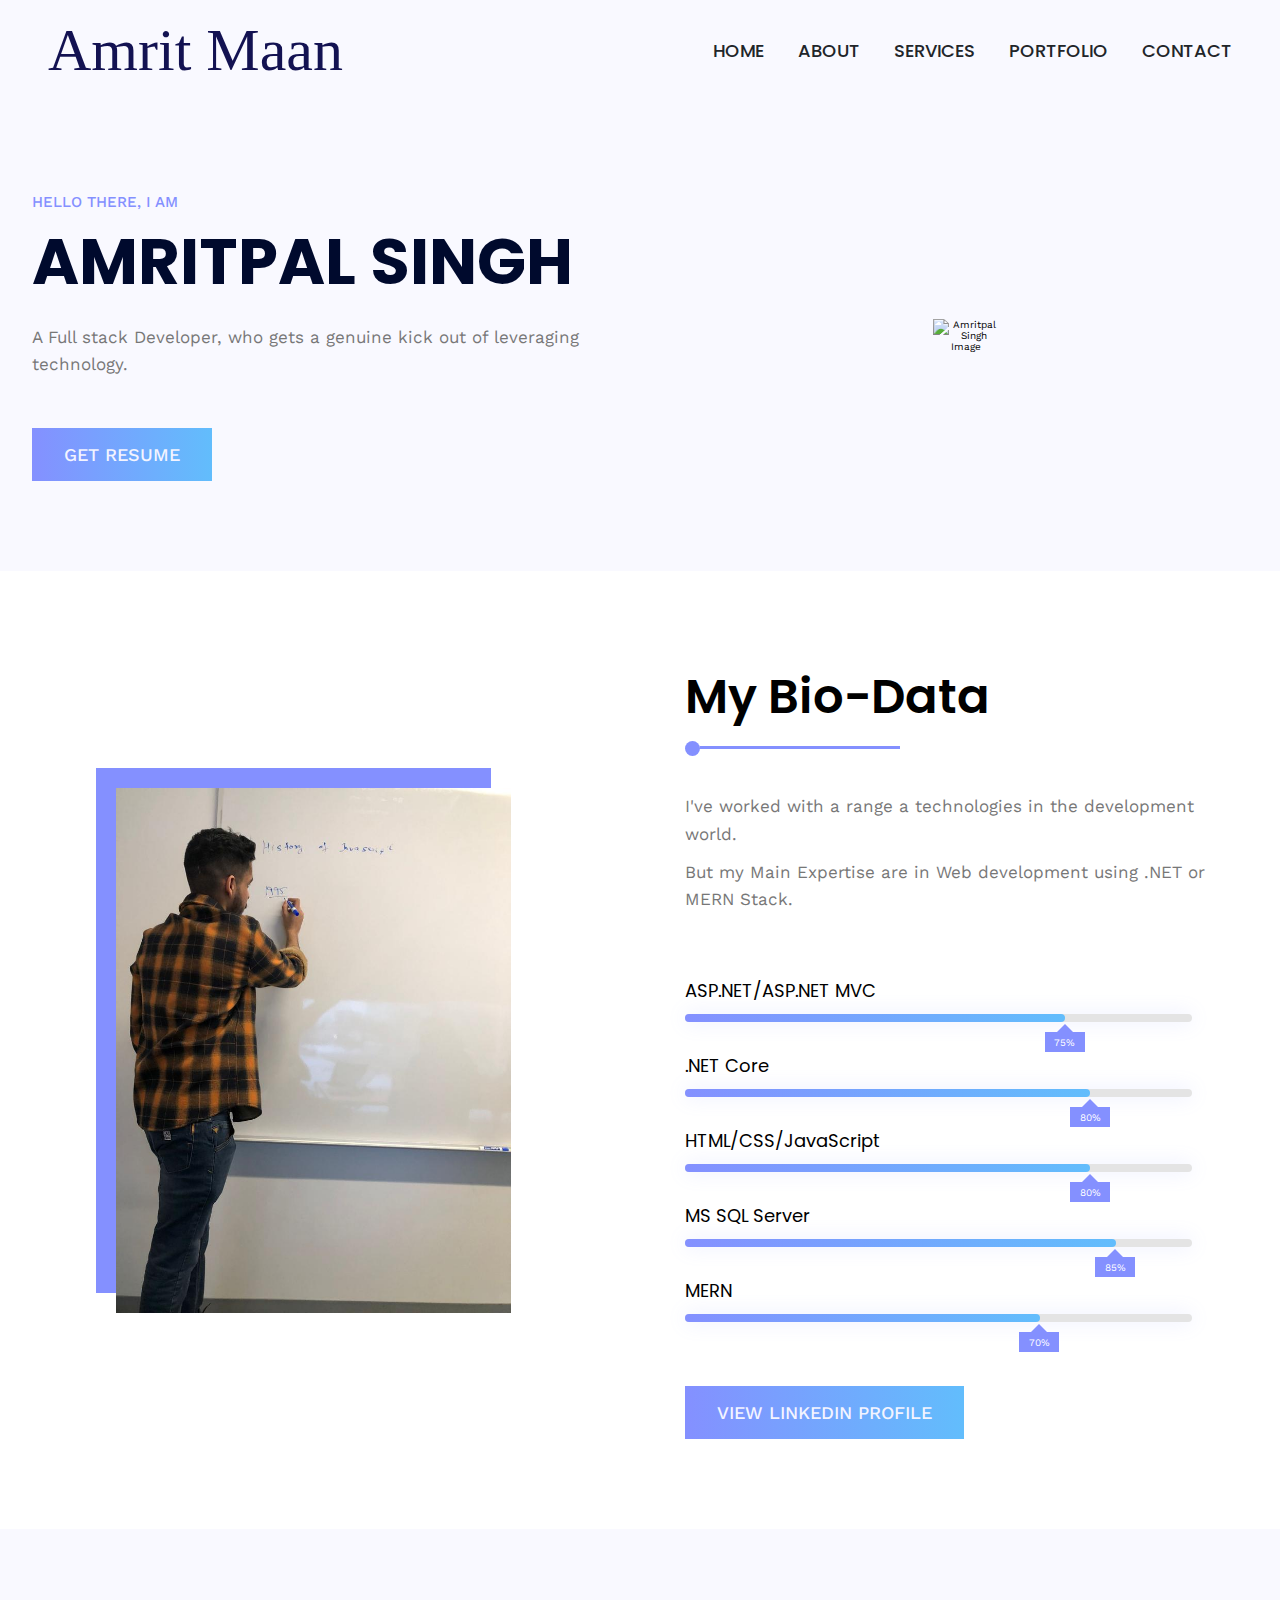
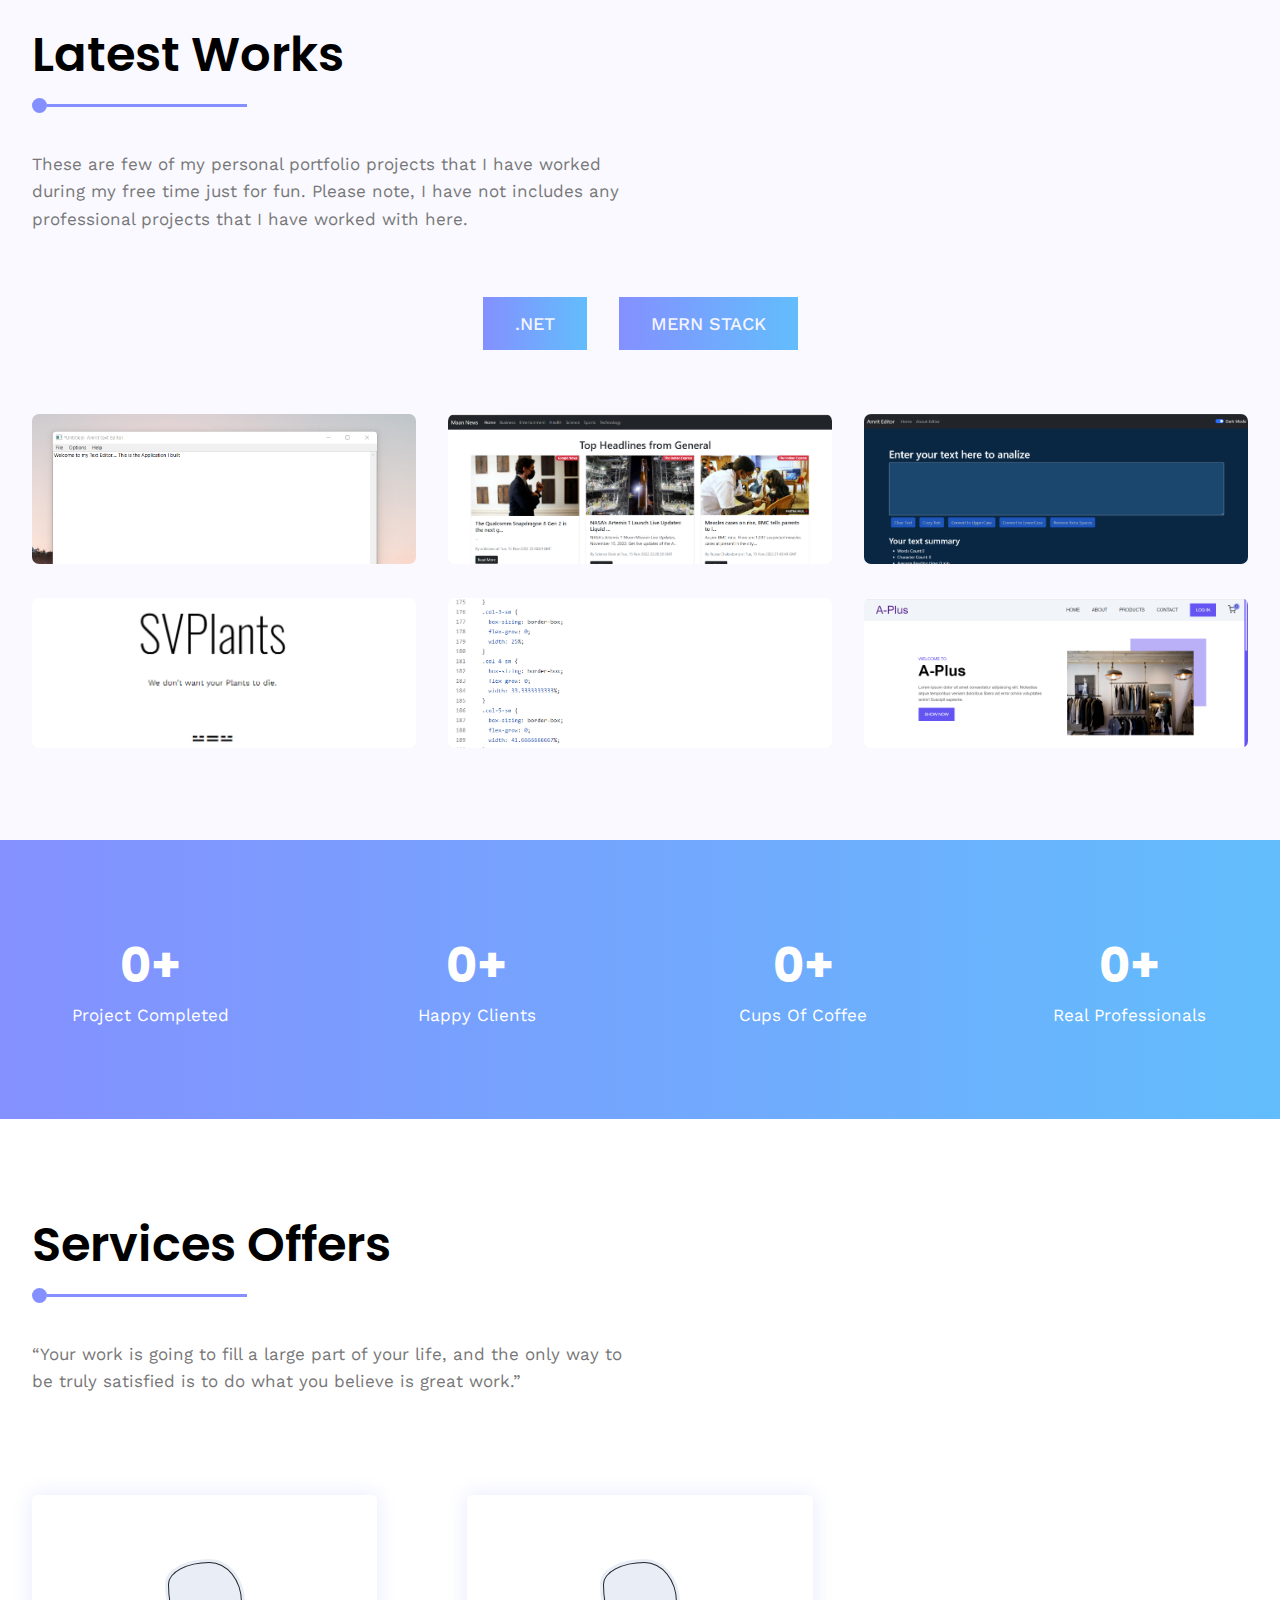
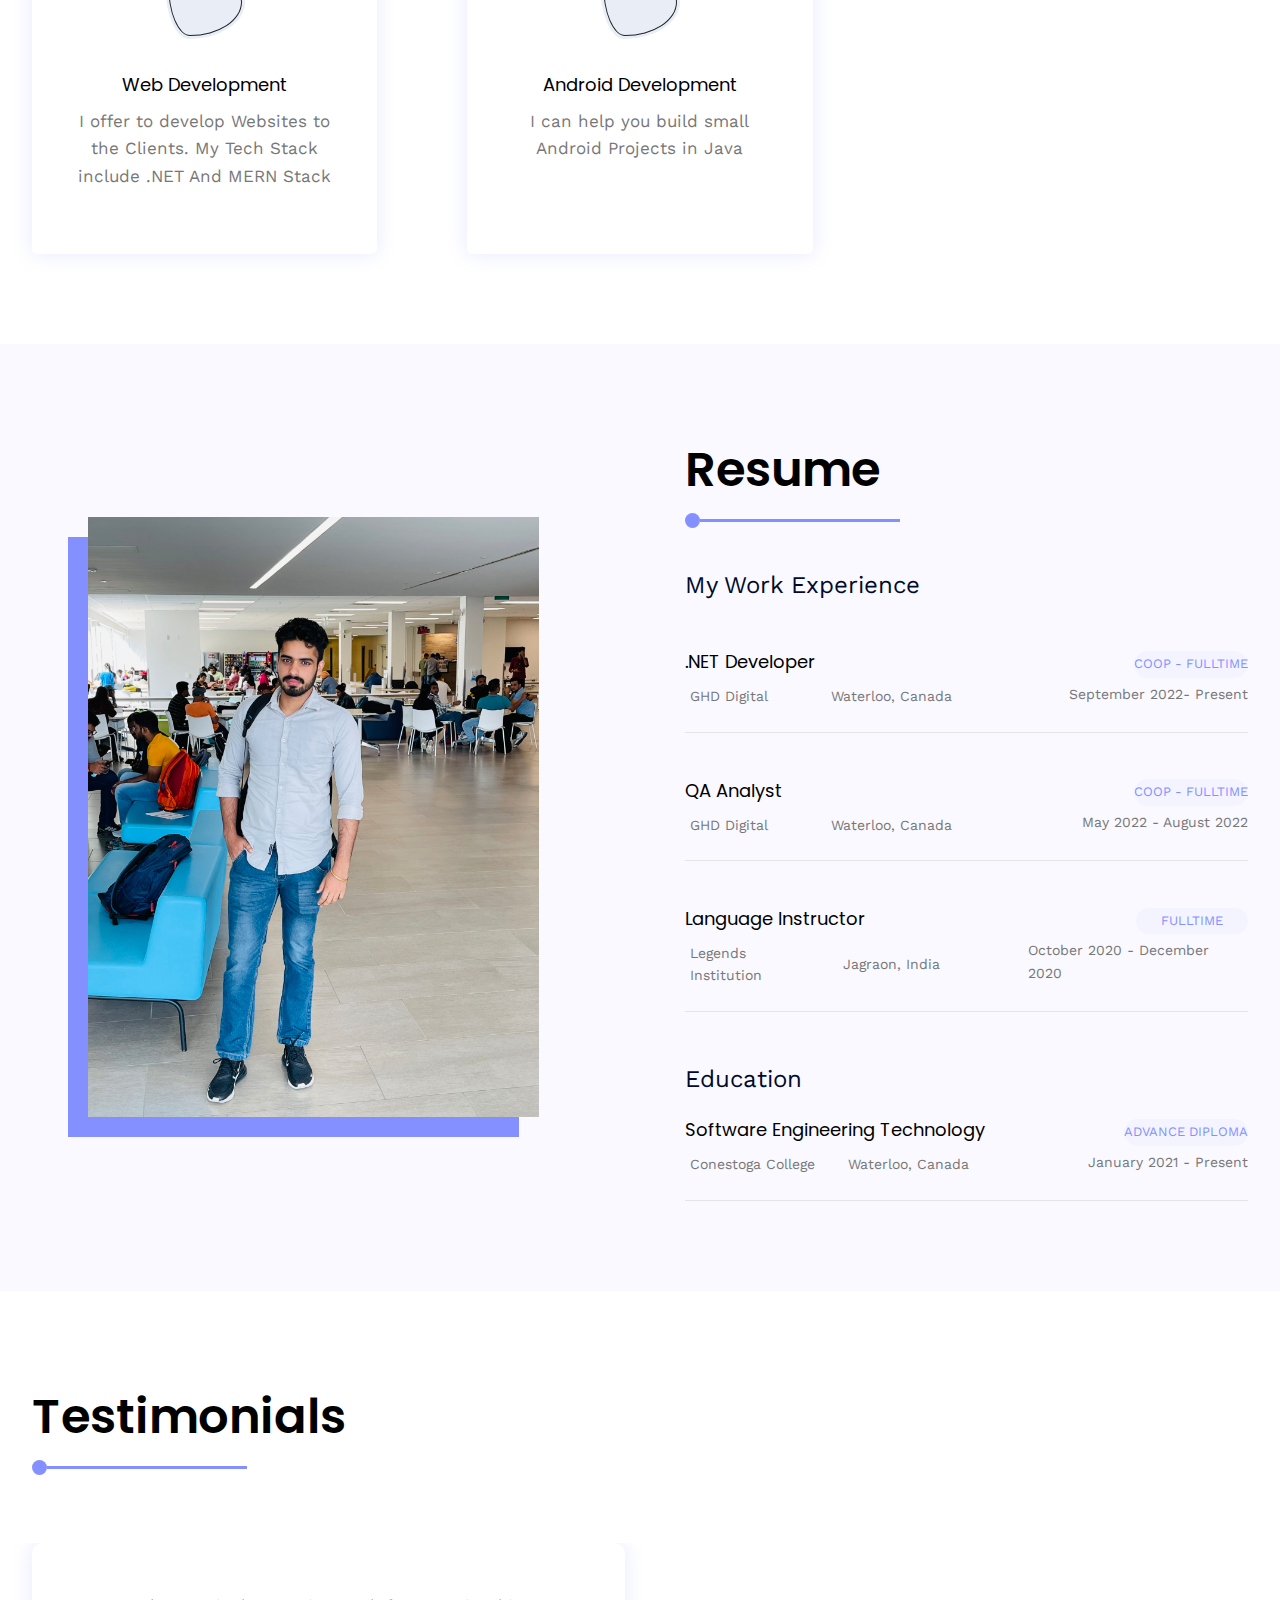
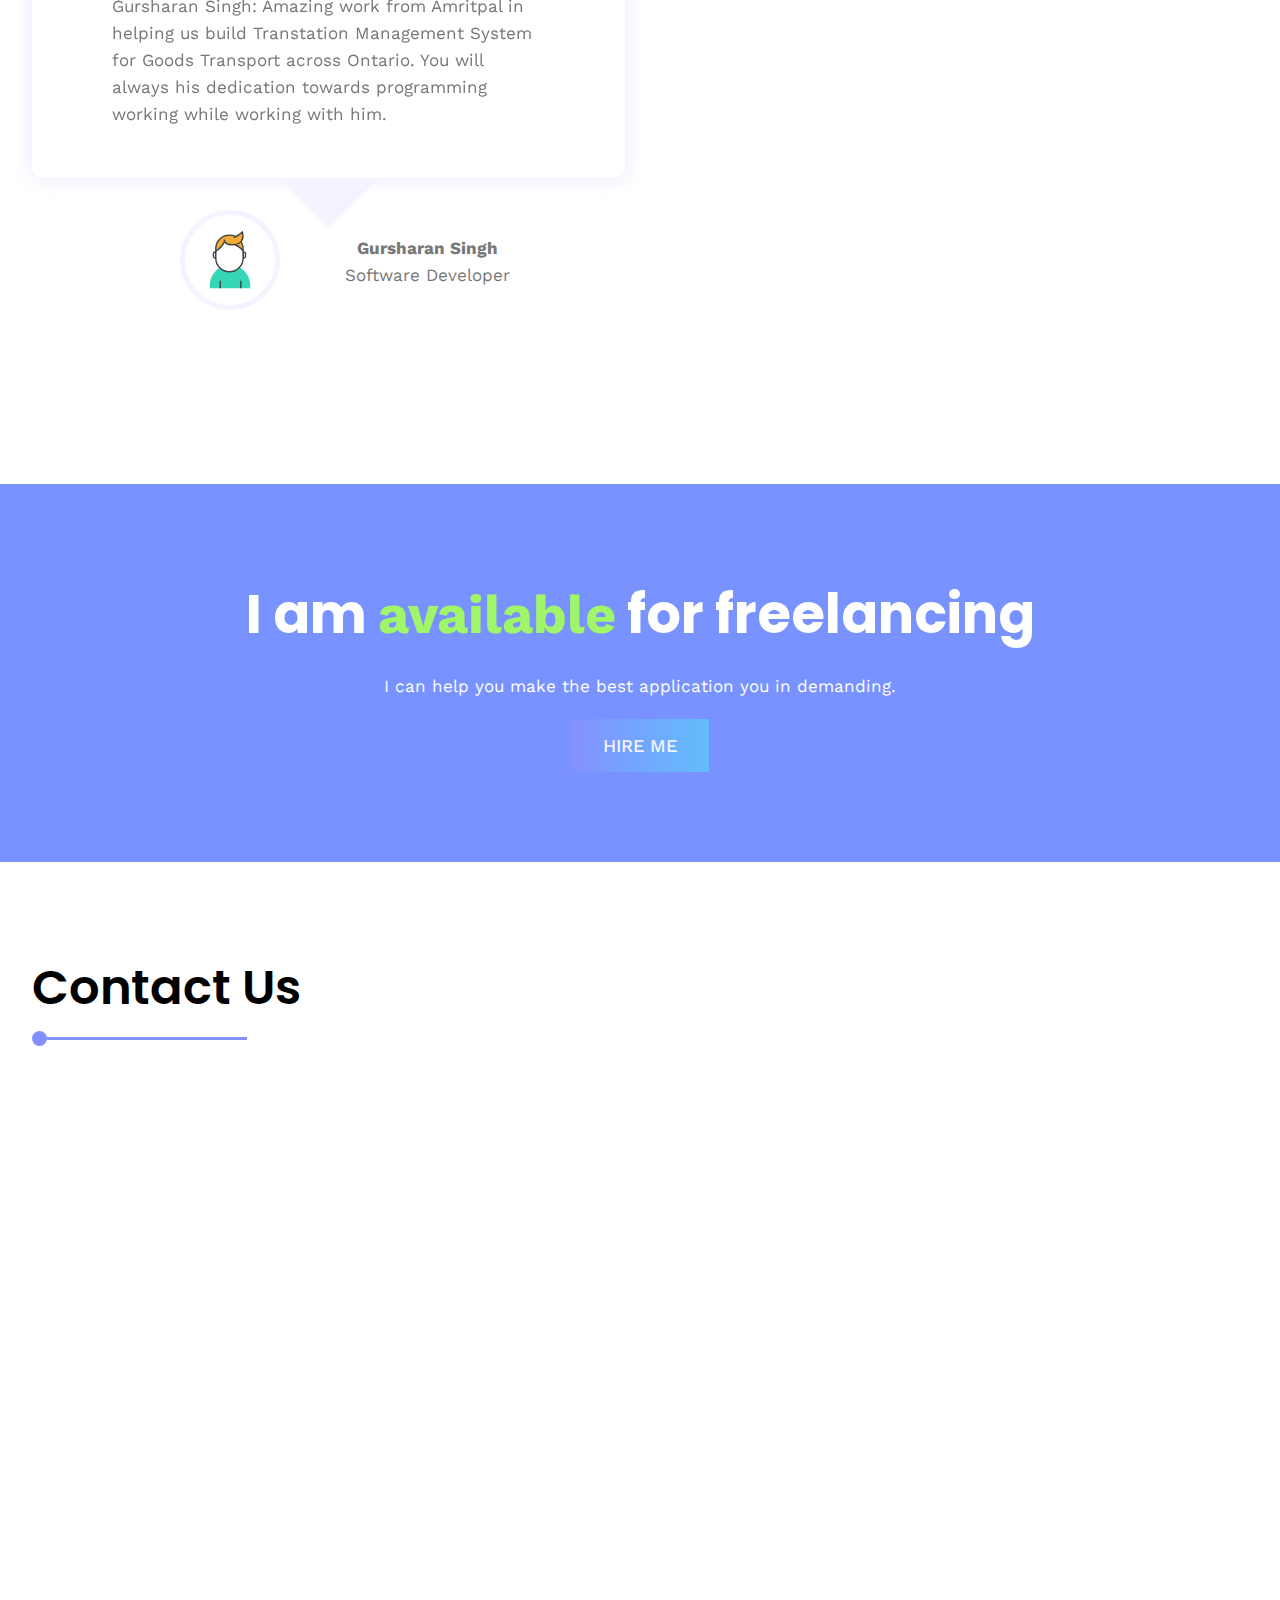
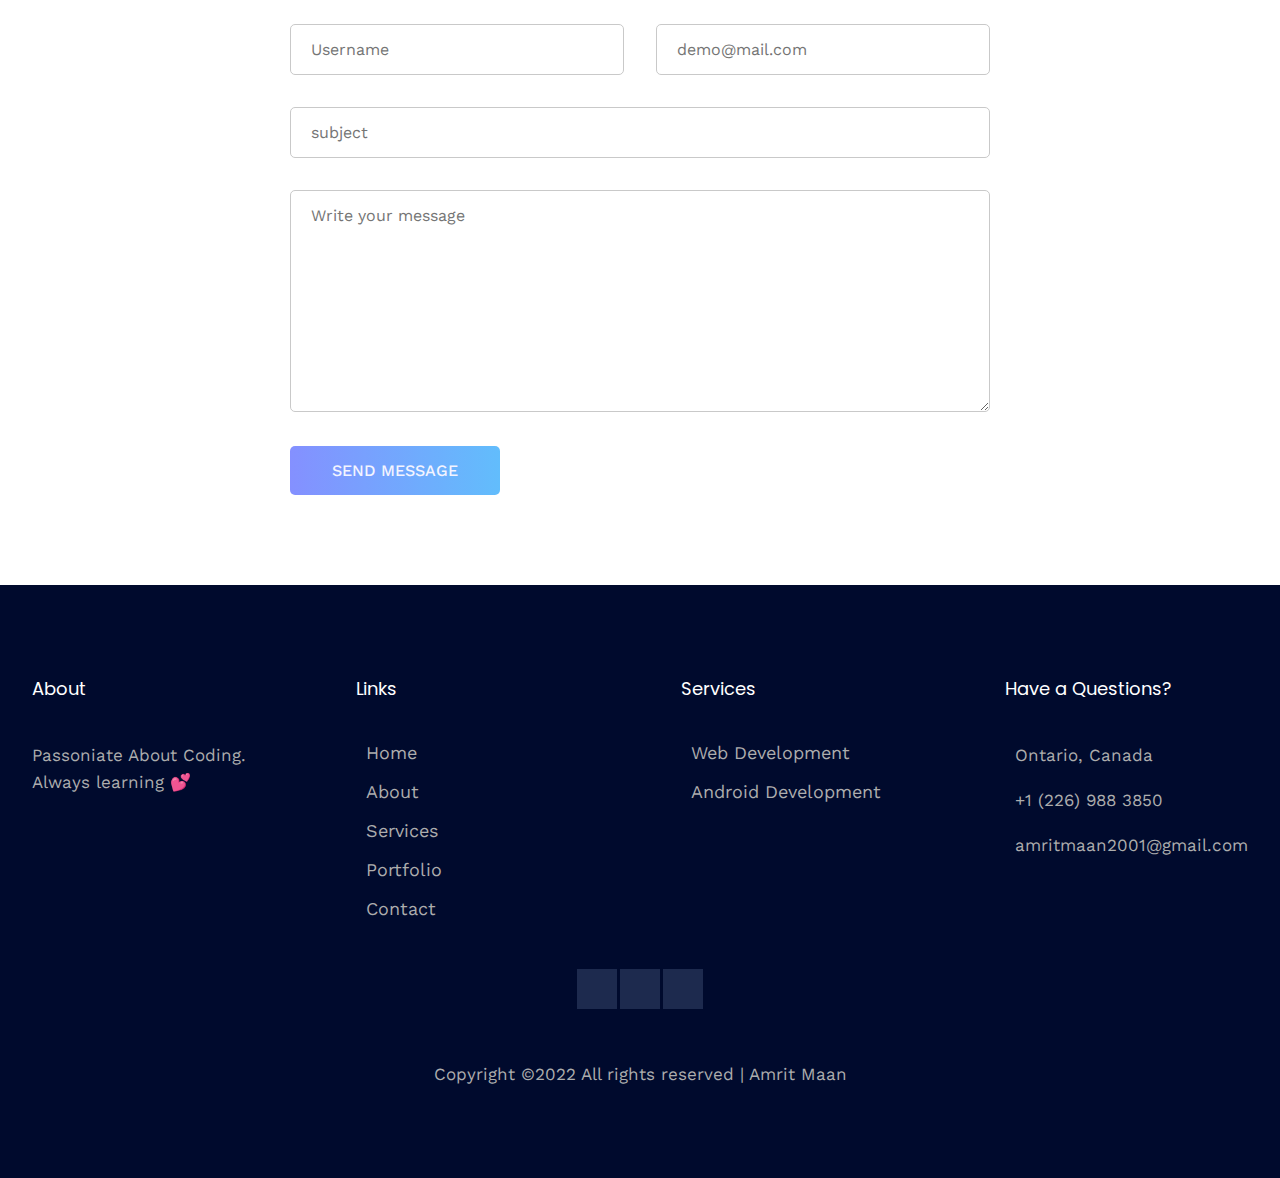
==== commit 59910c4a: "updates" ====
--- a/index.html
+++ b/index.html
@@ -209,10 +209,16 @@
             class="common-heading">SV Plants - Plant Watering System</a>
         </div>
       </div>
-      <div class="img-overlay p-btn--1">
-        <img src="images/folio/5.jpg" alt="portfolio images " loading="lazy" />
+      <div class="img-overlay p-btn--2">
+        <img src="images/folio/stylo.png" alt="portfolio images " loading="lazy" />
         <div class="overlay">
-          <a href="" target="_blank" class="common-heading">Employee Management System</a>
+          <a href="https://amrit-maan2221.github.io/STYLO-CSS-Library/" target="_blank" class="common-heading">Stylo-CSS Library</a>
+        </div>
+      </div>
+      <div class="img-overlay p-btn--2">
+        <img src="images/folio/E-Commerce.png" alt="portfolio images " loading="lazy" />
+        <div class="overlay">
+          <a href="https://a-plus-ecommerce.vercel.app/" target="_blank" class="common-heading">E-Commerce Application</a>
         </div>
       </div>
     </div>
--- a/css/style.css
+++ b/css/style.css
@@ -444,6 +444,9 @@
 
 .portfolio-images img {
   width: 100%;
+  object-fit: cover;
+  object-position: 0px 0px;
+  max-height: 150px;
   border-radius: 7px;
   position: relative;
   overflow: hidden;
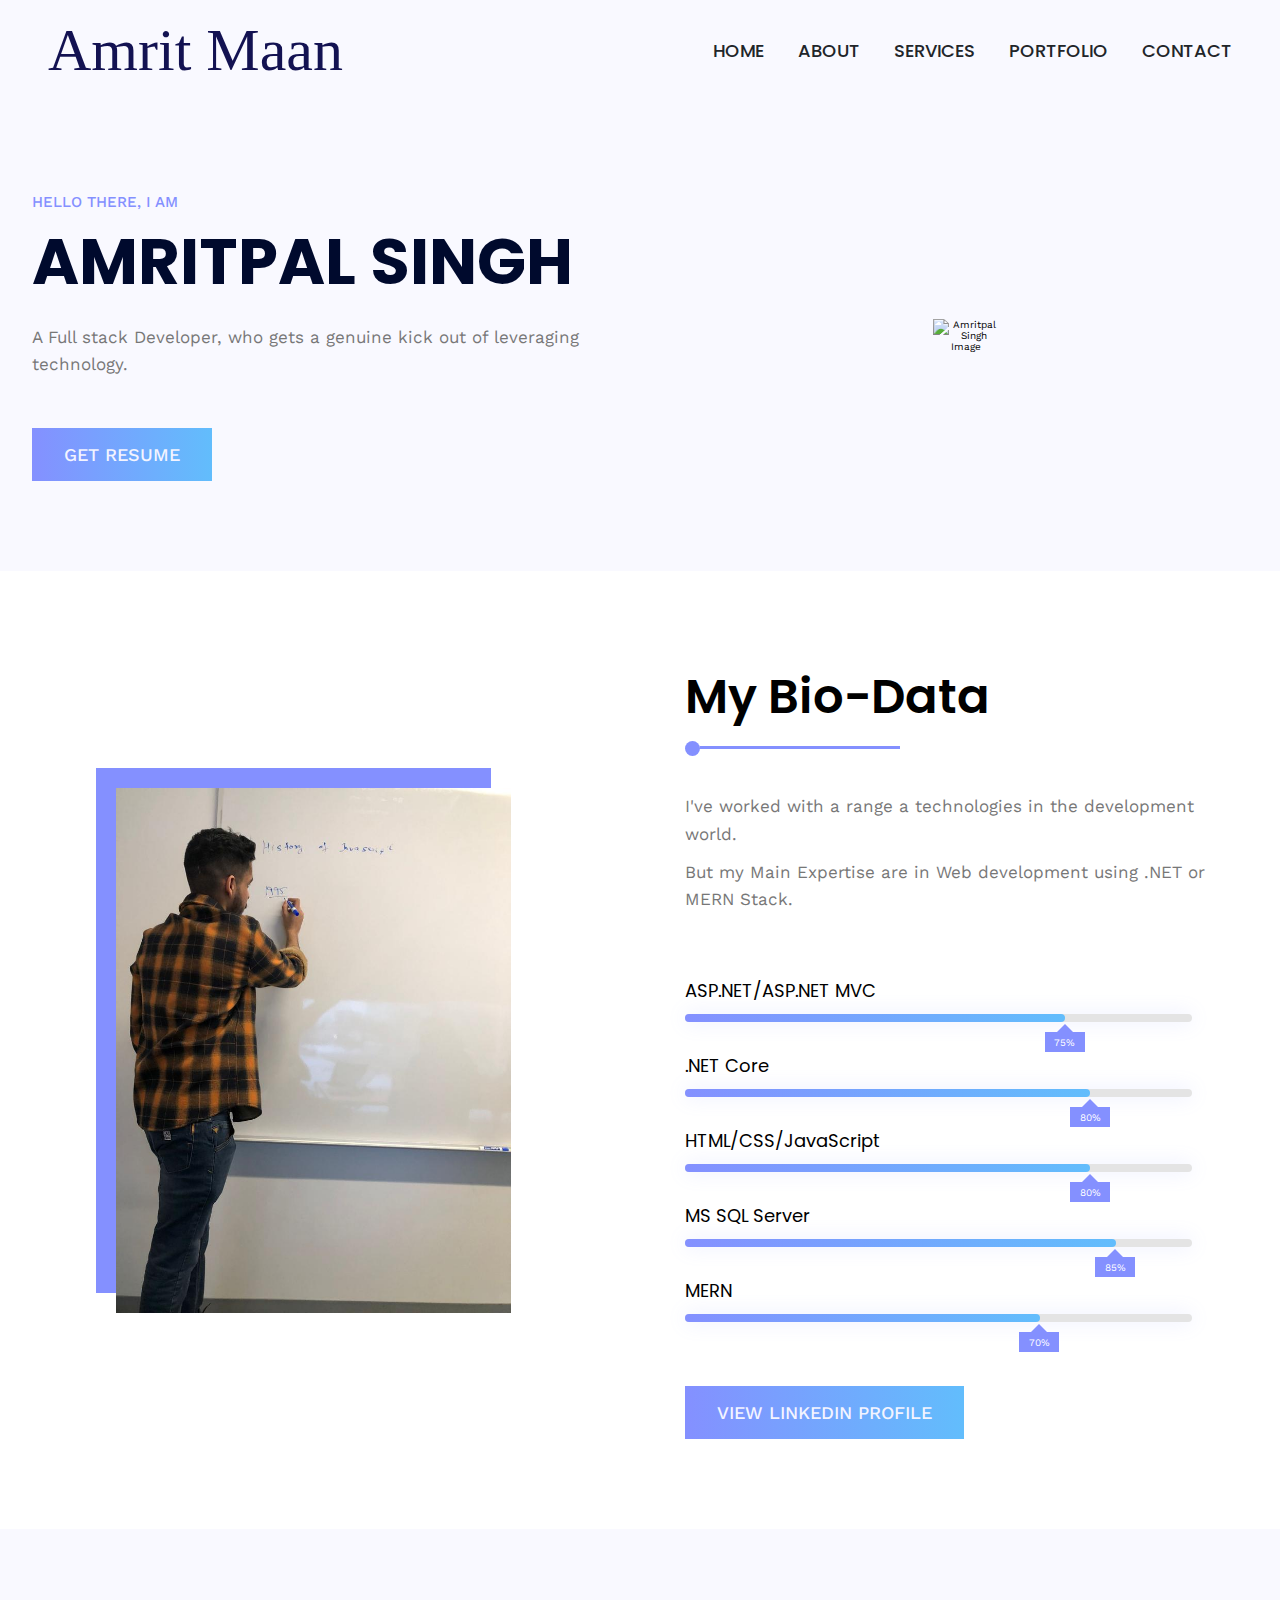
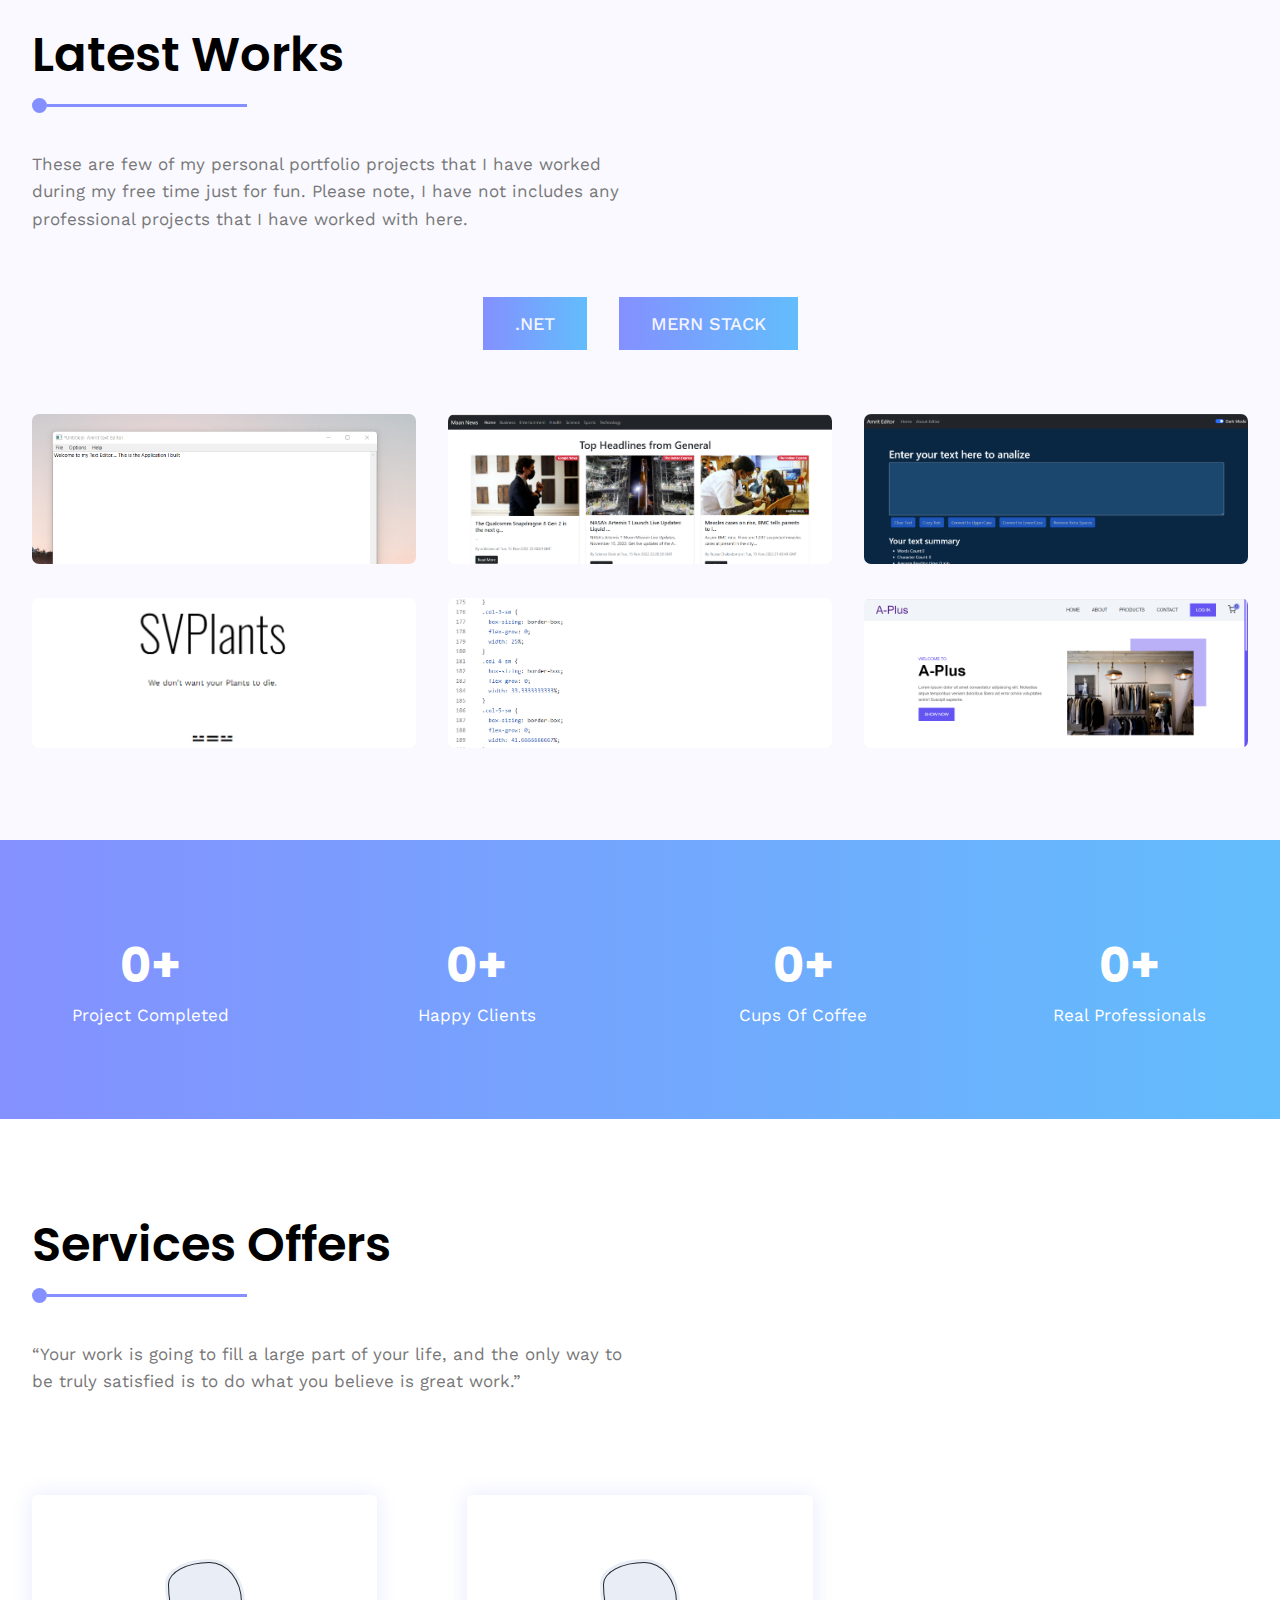
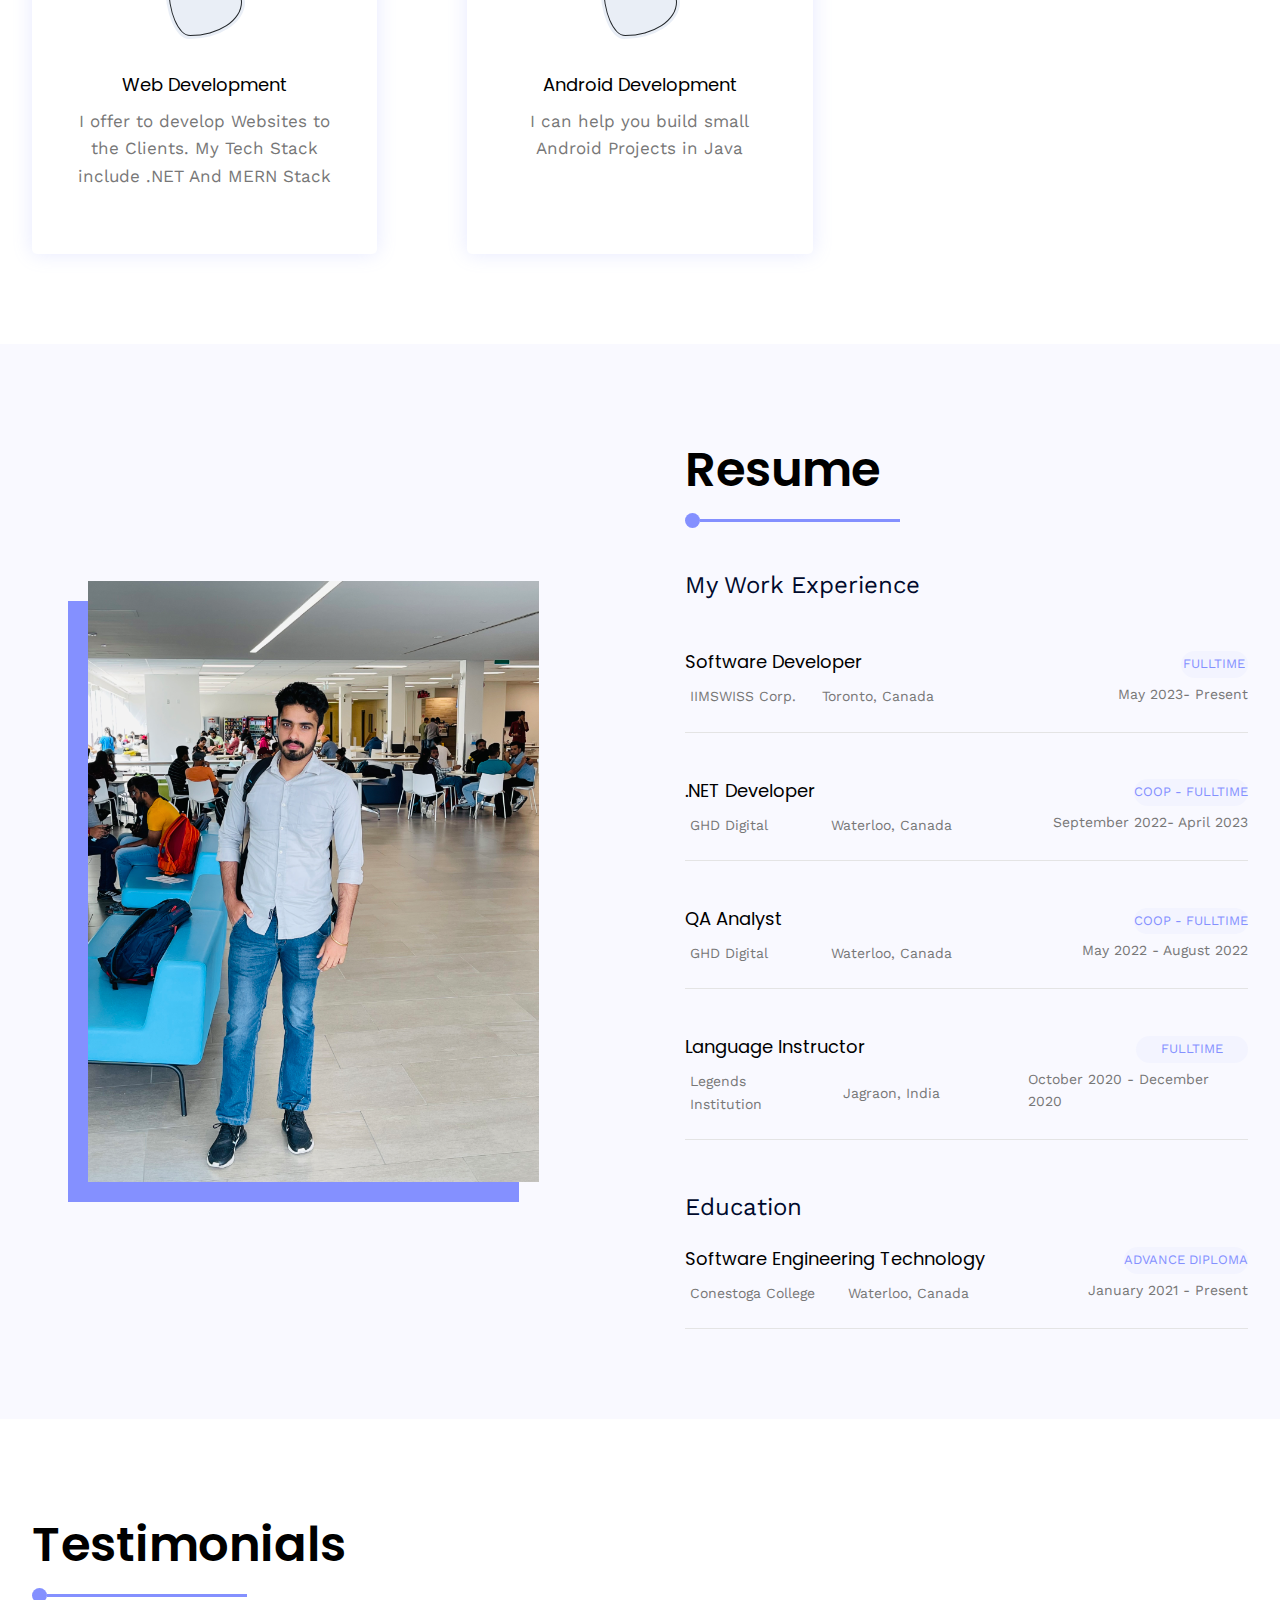
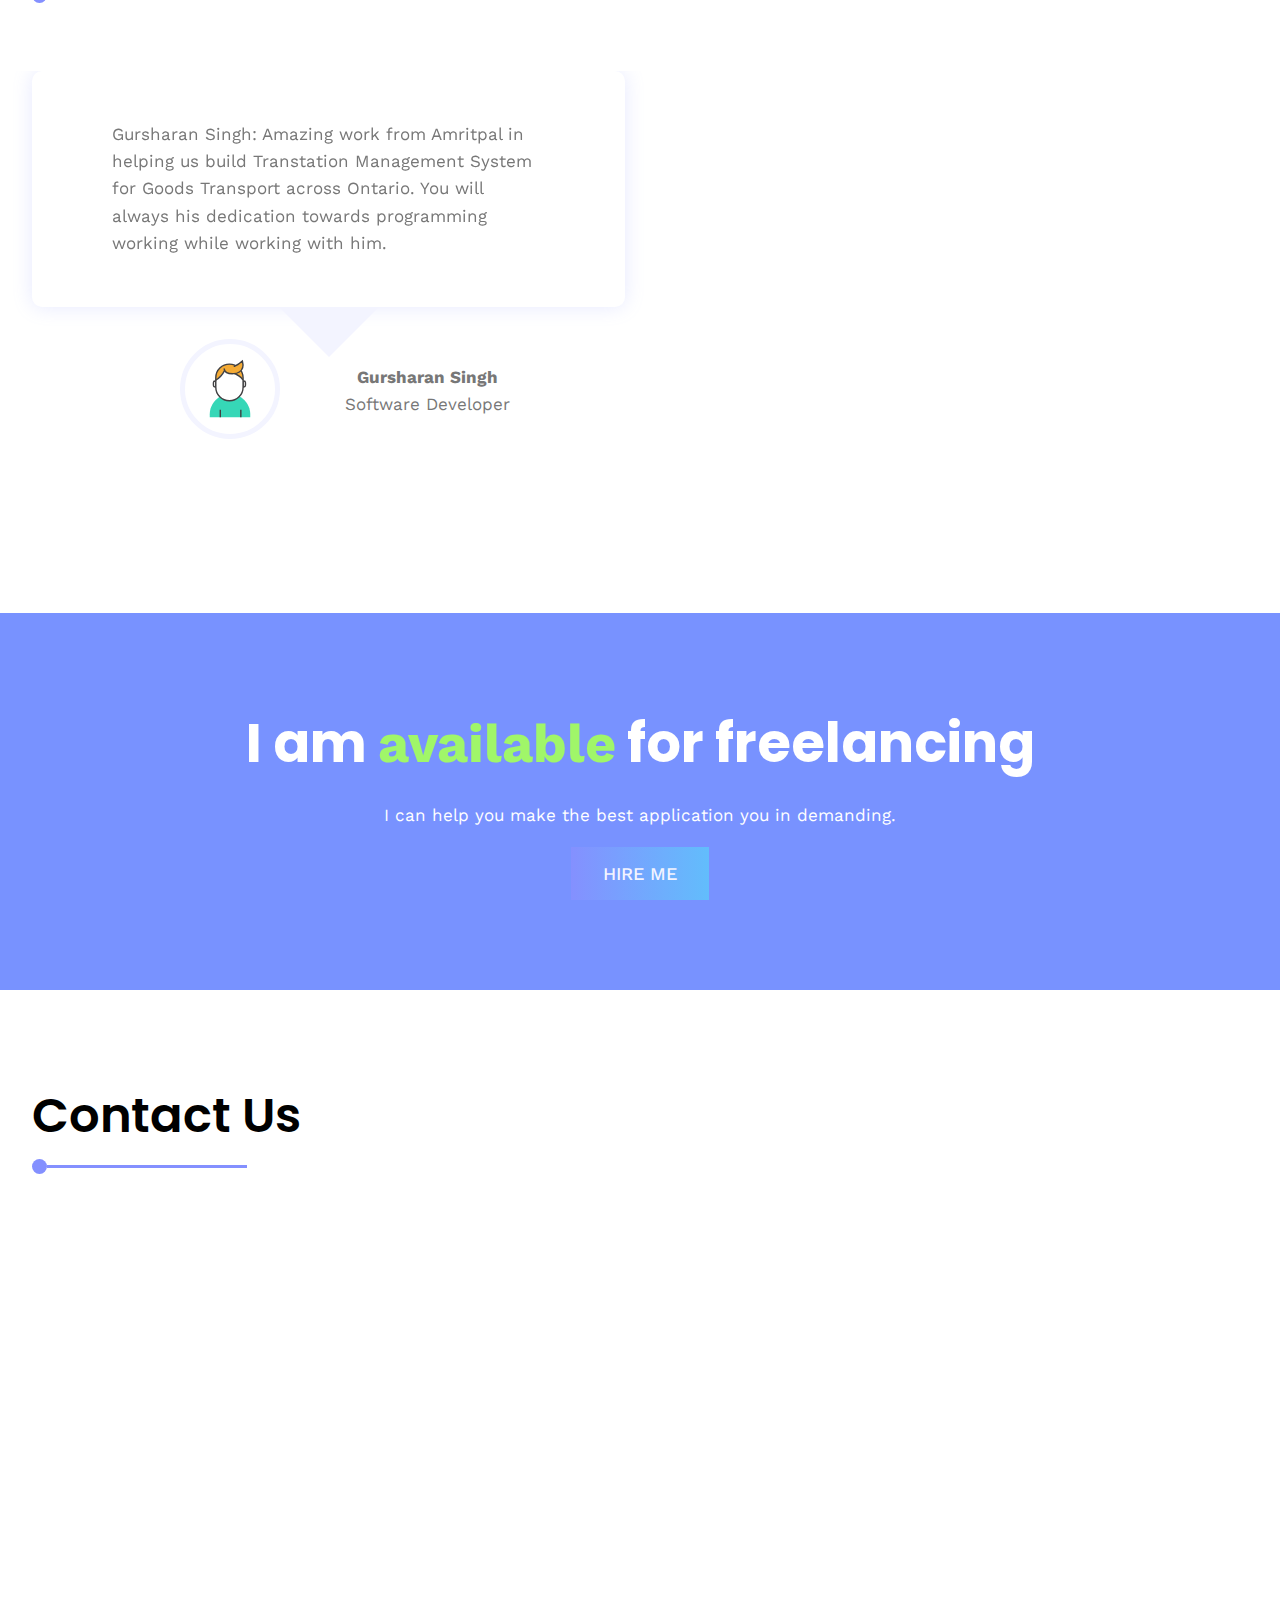
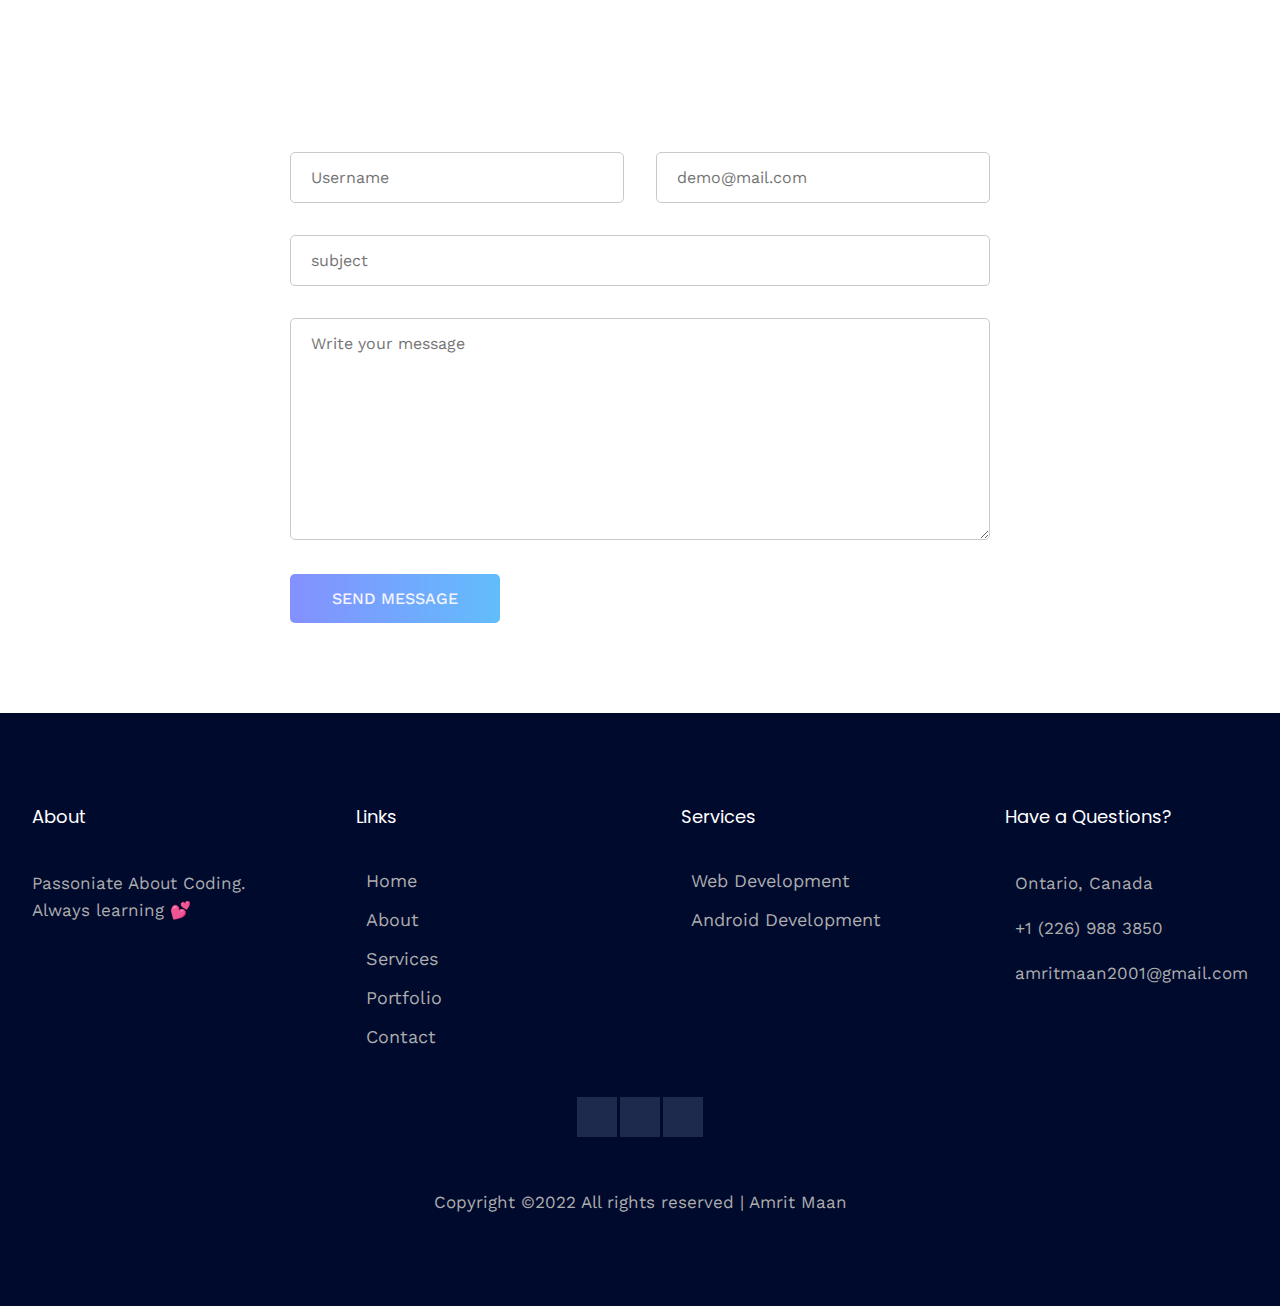
==== commit afd8c449: "make app pwa" ====
--- a/index.html
+++ b/index.html
@@ -148,7 +148,7 @@
           </div>
         </div>
         <div class="bio-data-btn">
-          <a href="https://www.linkedin.com/in/amritpal-singh-11212001" class="btn">View LinkedIn Profile</a>
+          <a href="https://www.linkedin.com/in/amritpal-singh-11212001" class="btn" target="_blank">View LinkedIn Profile</a>
         </div>
       </div>
     </div>
@@ -311,6 +311,28 @@
 
         <div class="resume-data-subsection">
           <div class="resume-data-left">
+            <h3>Software Developer</h3>
+            <div class="grid grid-two-column">
+              <p>
+                <ion-icon name="business-outline"></ion-icon> IIMSWISS Corp.
+              </p>
+              <p>
+                <ion-icon name="location-outline"></ion-icon> Toronto, Canada
+              </p>
+            </div>
+          </div>
+
+          <div class="resume-data-right">
+            <p class="resume-data-button">Fulltime</p>
+            <p>
+              <ion-icon name="calendar-outline"></ion-icon>
+              <span>May 2023- Present</span>
+            </p>
+          </div>
+        </div>
+        <!-- end  -->
+        <div class="resume-data-subsection">
+          <div class="resume-data-left">
             <h3>.NET Developer</h3>
             <div class="grid grid-two-column">
               <p>
@@ -326,7 +348,7 @@
             <p class="resume-data-button">Coop - fulltime</p>
             <p>
               <ion-icon name="calendar-outline"></ion-icon>
-              <span>September 2022- Present</span>
+              <span>September 2022- April 2023</span>
             </p>
           </div>
         </div>
